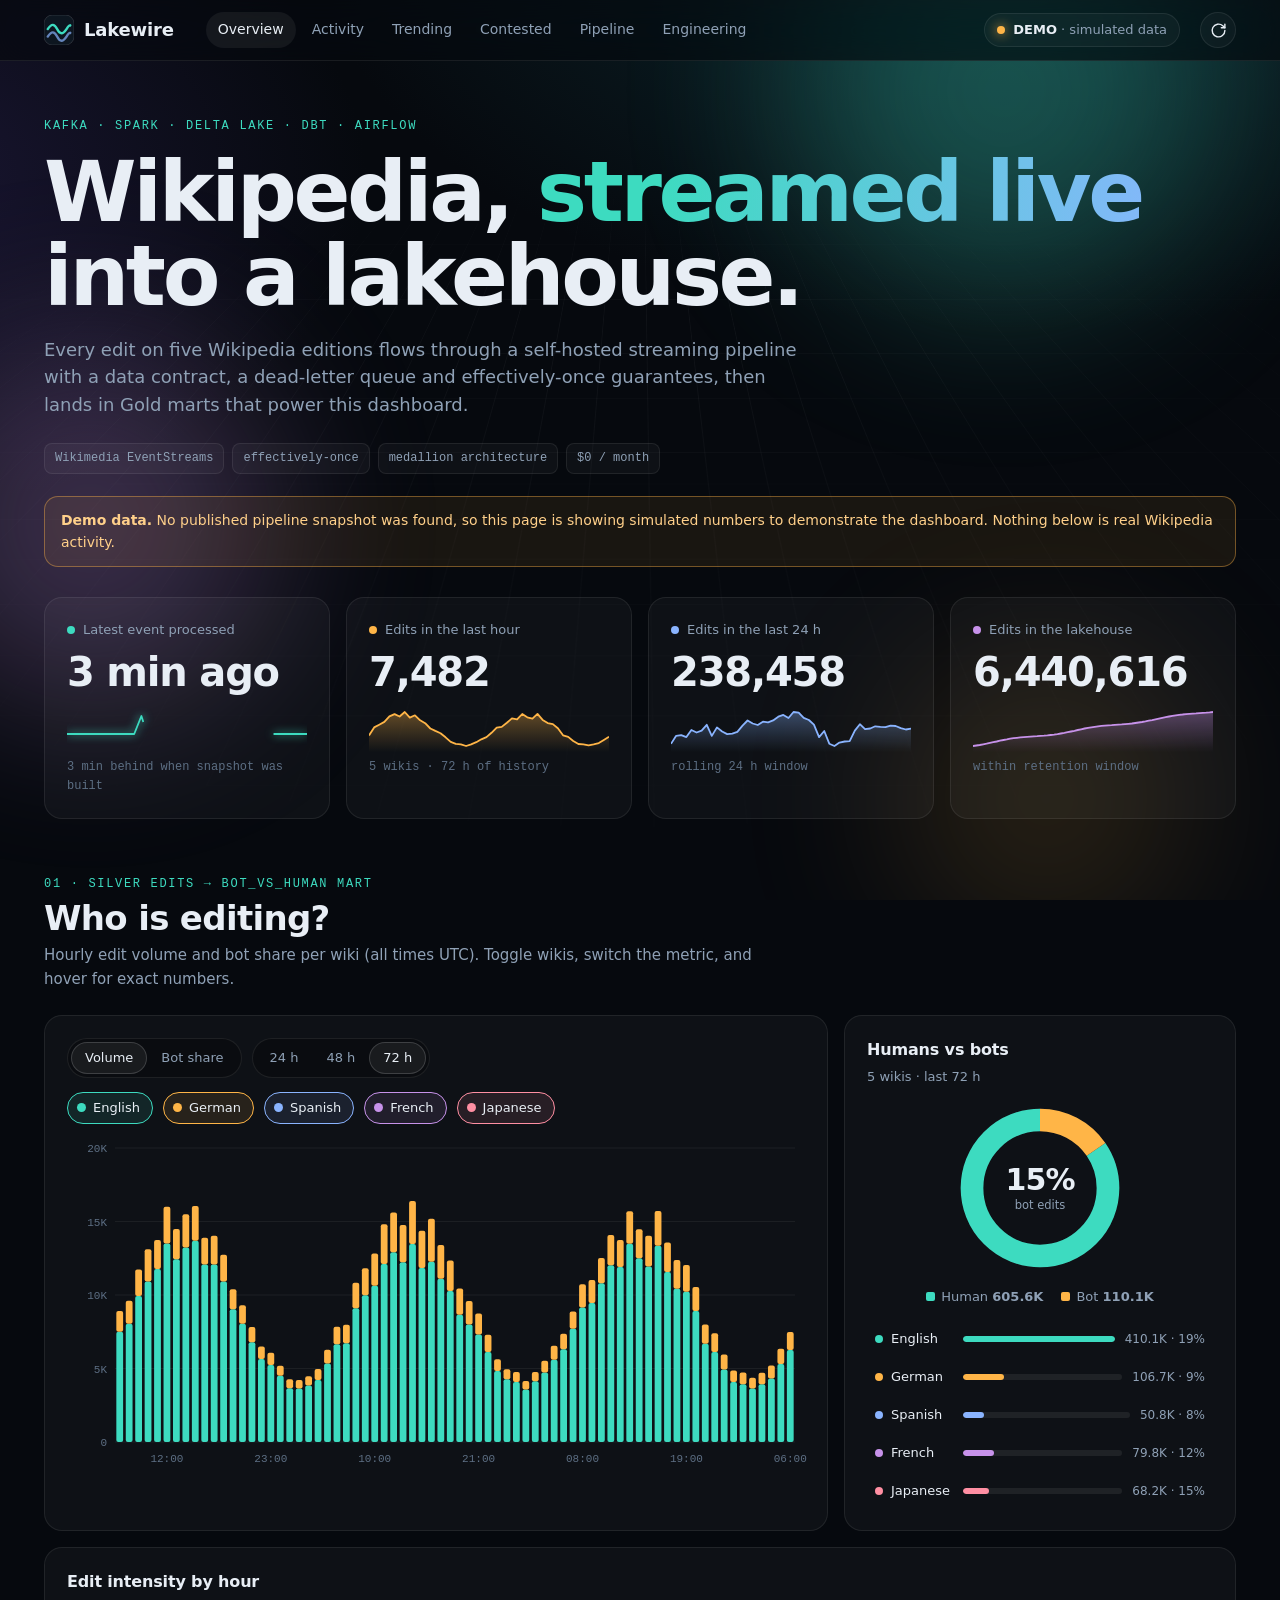
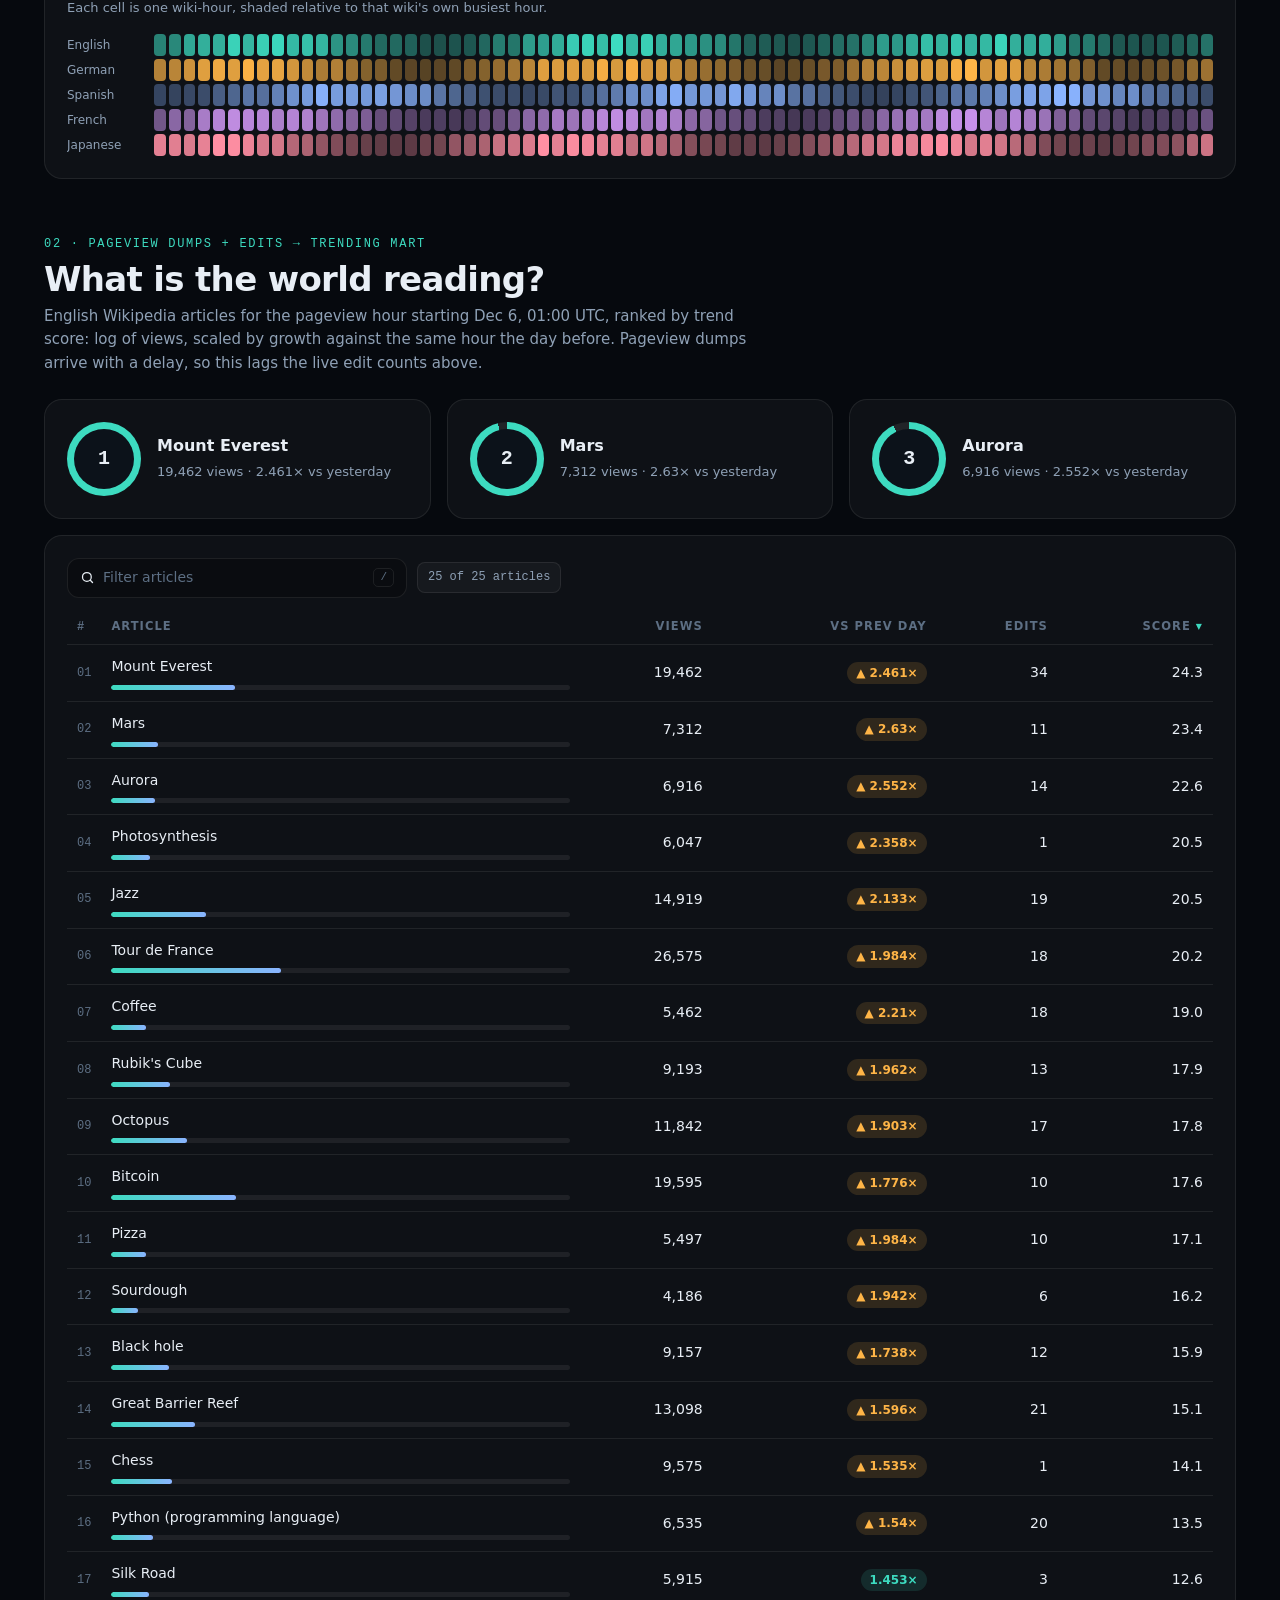
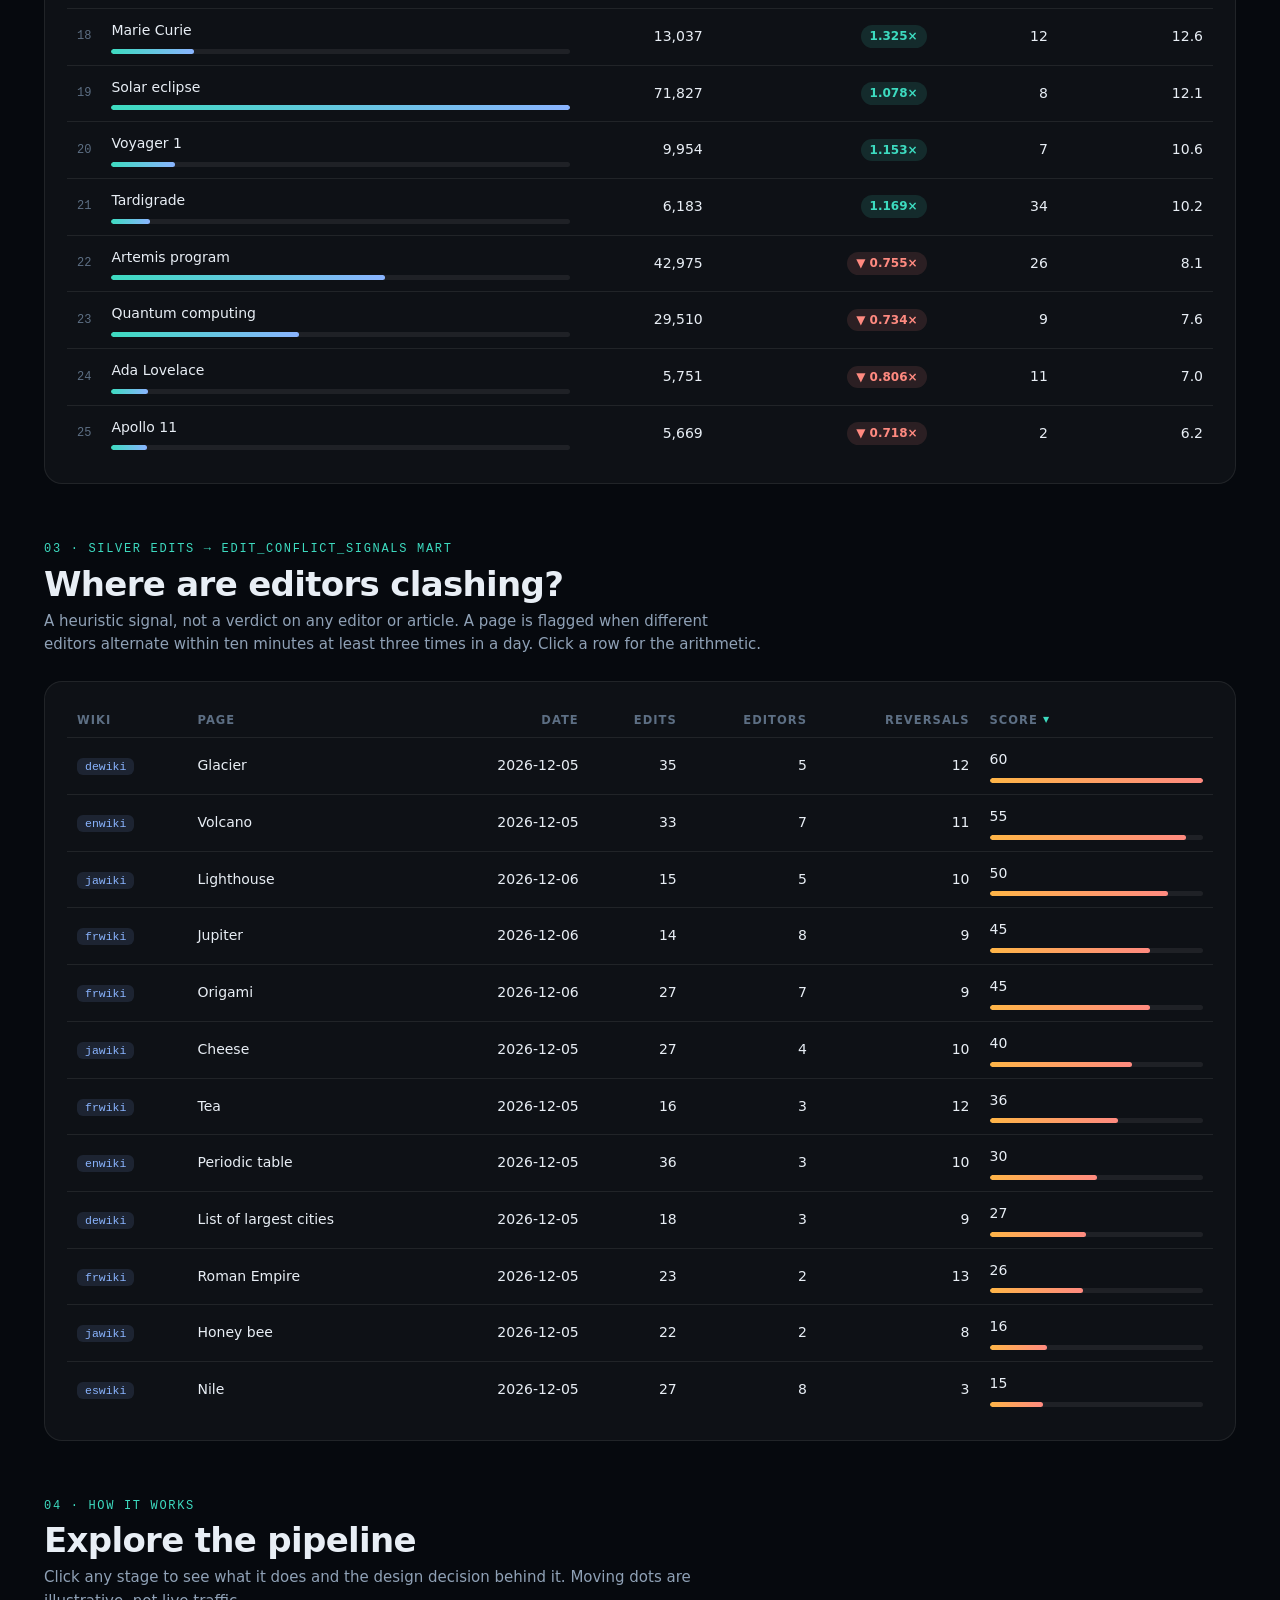
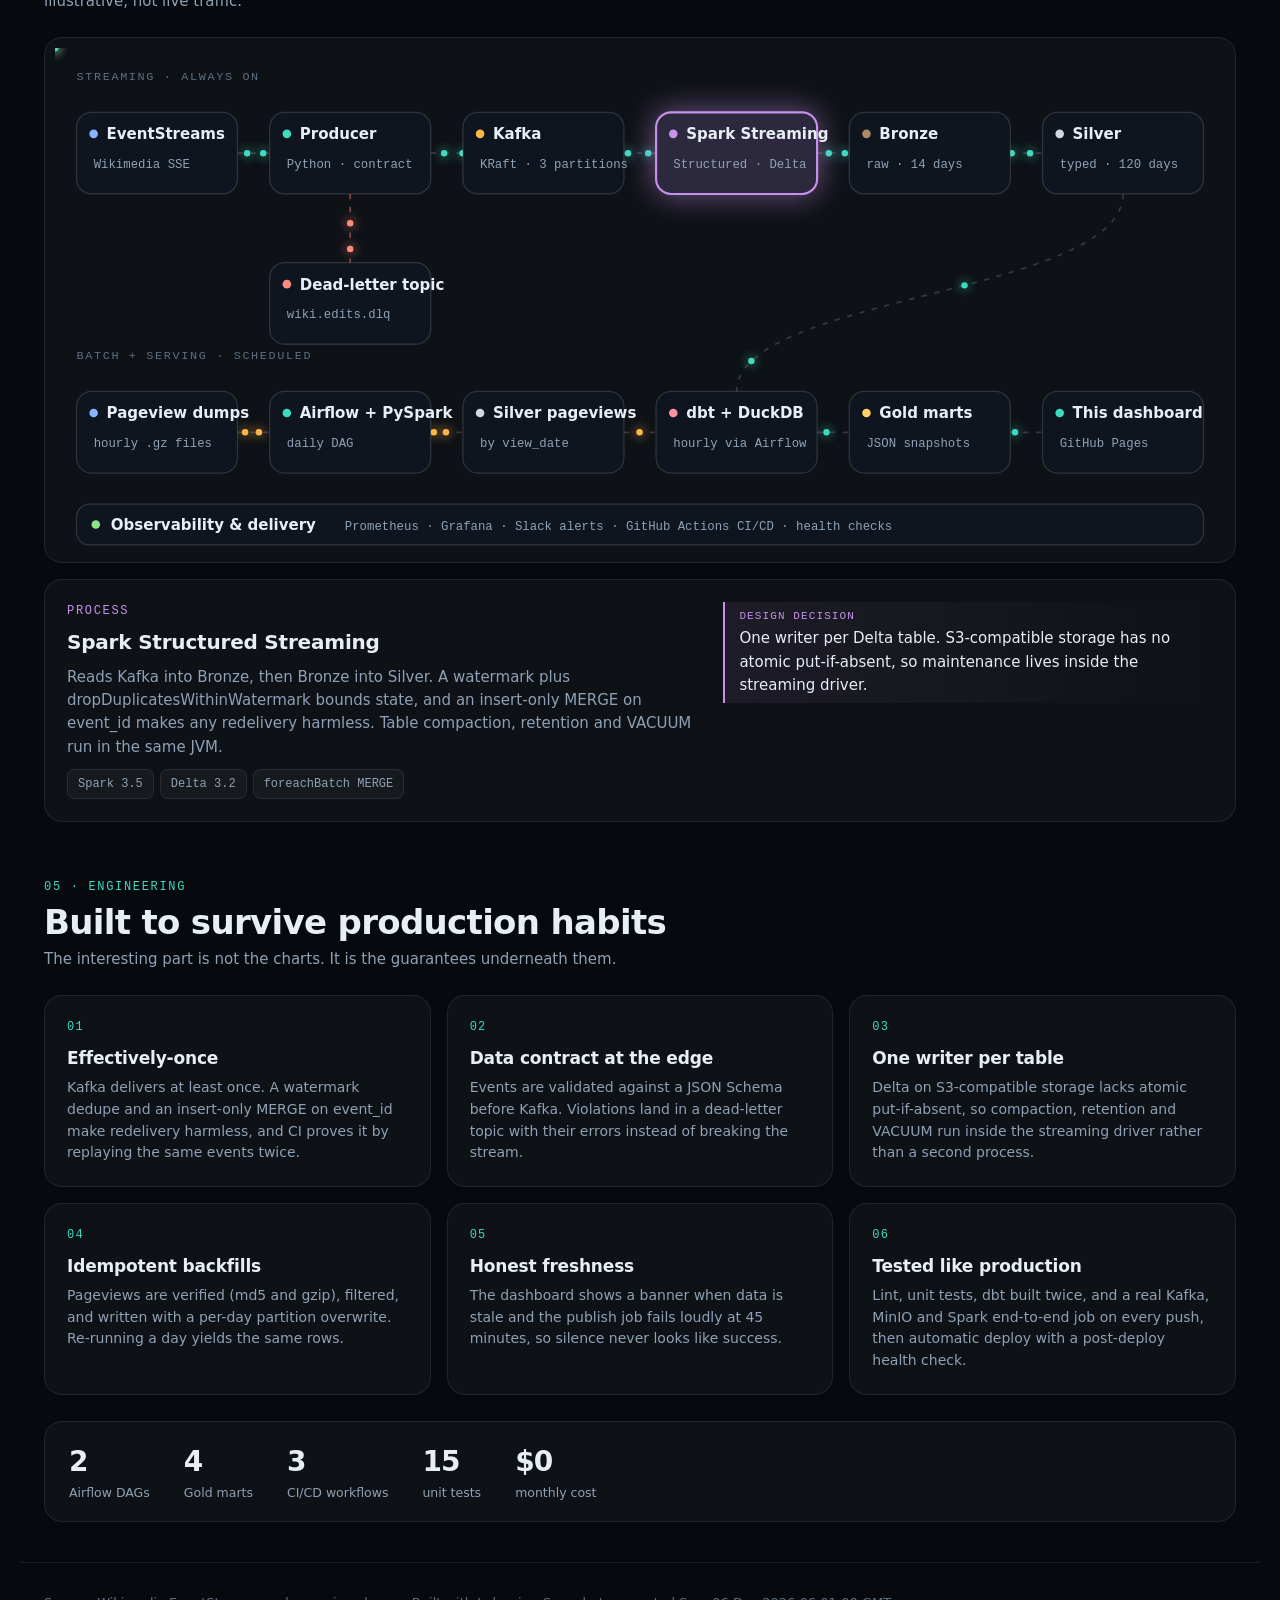
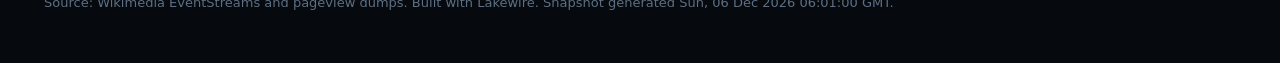
==== site/index.html @ 46daea93 "Initial commit" ====
<!doctype html>
<html lang="en">
<head>
<meta charset="utf-8">
<meta name="viewport" content="width=device-width, initial-scale=1">
<meta name="color-scheme" content="dark">
<meta name="description" content="Lakewire: a self-hosted Kafka, Spark and Delta Lake pipeline turning live Wikipedia activity into an interactive dashboard.">
<title>Lakewire · live Wikipedia lakehouse</title>
<link rel="icon" href="data:image/svg+xml,%3Csvg xmlns='http://www.w3.org/2000/svg' viewBox='0 0 32 32'%3E%3Crect width='32' height='32' rx='8' fill='%230b1118'/%3E%3Cpath d='M4 19c4-7 7-7 10 0s6 7 10 0 3-4 4-5' fill='none' stroke='%233DDBC0' stroke-width='3' stroke-linecap='round'/%3E%3C/svg%3E">
<style>
:root{
  --bg:#06090e;--bg2:#0b1119;--card:rgba(255,255,255,.035);--card-h:rgba(255,255,255,.06);
  --bd:rgba(255,255,255,.08);--bd2:rgba(255,255,255,.16);
  --tx:#e8eef5;--mu:#8fa1b6;--dim:#5d6f84;
  --teal:#3ddbc0;--amb:#ffb547;--blue:#8ab4ff;--vio:#c792ea;--red:#ff8a80;--grn:#8be28b;
  --r:18px;--ease:cubic-bezier(.2,.8,.2,1);
  --mono:ui-monospace,"SF Mono","Cascadia Code",Consolas,monospace;
  color-scheme:dark;
}
*{box-sizing:border-box}
html{scroll-behavior:smooth;scroll-padding-top:84px}
body{margin:0;background:var(--bg);color:var(--tx);font:15px/1.55 Inter,ui-sans-serif,system-ui,-apple-system,"Segoe UI",Roboto,sans-serif;-webkit-font-smoothing:antialiased;overflow-x:hidden}
button{font:inherit;color:inherit;cursor:pointer}
a{color:var(--teal);text-decoration:none}
a:hover{text-decoration:underline}
:focus-visible{outline:2px solid var(--teal);outline-offset:2px;border-radius:6px}
.sr{position:absolute;width:1px;height:1px;overflow:hidden;clip:rect(0 0 0 0);white-space:nowrap}
.num{font-variant-numeric:tabular-nums}

/* ambient background */
.bg{position:fixed;inset:0;z-index:-1;overflow:hidden;background:radial-gradient(1200px 700px at 80% -10%,#0d2a30 0%,transparent 60%),radial-gradient(900px 600px at -10% 20%,#1a1633 0%,transparent 55%),var(--bg)}
.bg::before{content:"";position:absolute;inset:-50%;background-image:linear-gradient(rgba(255,255,255,.035) 1px,transparent 1px),linear-gradient(90deg,rgba(255,255,255,.035) 1px,transparent 1px);background-size:56px 56px;transform:perspective(900px) rotateX(58deg) translateY(-12%);mask-image:radial-gradient(closest-side,#000 10%,transparent 75%);animation:drift 40s linear infinite}
.bg i{position:absolute;border-radius:50%;filter:blur(90px);opacity:.28;animation:float 22s ease-in-out infinite}
.bg i:nth-child(1){width:420px;height:420px;background:var(--teal);left:62%;top:-120px}
.bg i:nth-child(2){width:360px;height:360px;background:var(--vio);left:-90px;top:38%;animation-delay:-8s}
.bg i:nth-child(3){width:300px;height:300px;background:var(--amb);left:70%;top:72%;animation-delay:-14s;opacity:.14}
@keyframes drift{to{background-position:0 56px}}
@keyframes float{50%{transform:translate(40px,-30px) scale(1.12)}}
#progress{position:fixed;top:0;left:0;height:2px;width:100%;transform-origin:0 50%;transform:scaleX(0);background:linear-gradient(90deg,var(--teal),var(--blue),var(--vio));z-index:60}

/* top bar */
header.top{position:sticky;top:0;z-index:50;backdrop-filter:blur(16px) saturate(1.4);background:rgba(6,9,14,.68);border-bottom:1px solid var(--bd)}
.top-in{max-width:1240px;margin:0 auto;padding:12px 24px;display:flex;align-items:center;gap:20px}
.brand{display:flex;align-items:center;gap:10px;font-weight:700;letter-spacing:-.01em;font-size:18px;color:var(--tx)}
.brand:hover{text-decoration:none}
.brand svg{width:30px;height:30px}
nav.links{display:flex;gap:4px;margin-left:12px}
nav.links a{color:var(--mu);padding:7px 12px;border-radius:999px;font-size:14px;transition:.2s}
nav.links a:hover{color:var(--tx);background:var(--card);text-decoration:none}
nav.links a.on{color:var(--tx);background:var(--card-h)}
.spacer{flex:1}
.pill{display:inline-flex;align-items:center;gap:8px;padding:6px 12px;border-radius:999px;border:1px solid var(--bd);background:var(--card);font-size:13px;color:var(--mu);white-space:nowrap}
.dot{width:8px;height:8px;border-radius:50%;background:var(--dim);position:relative}
.pill[data-s=live] .dot{background:var(--teal);box-shadow:0 0 12px var(--teal)}
.pill[data-s=live] .dot::after{content:"";position:absolute;inset:-5px;border-radius:50%;border:1px solid var(--teal);animation:ping 2s ease-out infinite}
.pill[data-s=stale] .dot{background:var(--red);box-shadow:0 0 12px var(--red)}
.pill[data-s=demo] .dot{background:var(--amb);box-shadow:0 0 12px var(--amb)}
.pill b{color:var(--tx);font-weight:600}
@keyframes ping{from{transform:scale(.6);opacity:1}to{transform:scale(1.8);opacity:0}}
.icon-btn{width:36px;height:36px;border-radius:50%;border:1px solid var(--bd);background:var(--card);display:grid;place-items:center;transition:.2s}
.icon-btn:hover{background:var(--card-h);border-color:var(--bd2)}
.icon-btn svg{width:17px;height:17px}
.icon-btn.spin svg{animation:spin .8s linear}
@keyframes spin{to{transform:rotate(360deg)}}

main{max-width:1240px;margin:0 auto;padding:0 24px 40px}
section{padding-top:56px}
.eyebrow{font-family:var(--mono);font-size:12px;letter-spacing:.14em;text-transform:uppercase;color:var(--teal)}
h2{font-size:clamp(24px,3.4vw,34px);margin:6px 0 6px;letter-spacing:-.02em;line-height:1.15}
.lede{color:var(--mu);max-width:720px;margin:0 0 24px}

/* hero */
.hero{padding-top:56px}
h1{font-size:clamp(40px,7vw,84px);line-height:1;letter-spacing:-.04em;margin:14px 0 18px;font-weight:800}
h1 span{background:linear-gradient(95deg,var(--teal) 10%,var(--blue) 55%,var(--vio));-webkit-background-clip:text;background-clip:text;color:transparent;background-size:200% 100%;animation:shine 9s ease-in-out infinite alternate}
@keyframes shine{to{background-position:100% 0}}
.hero p.lede{font-size:18px;max-width:760px}
.chips{display:flex;flex-wrap:wrap;gap:8px;margin-top:18px}
.tag{font-family:var(--mono);font-size:12px;padding:5px 10px;border-radius:8px;border:1px solid var(--bd);background:var(--card);color:var(--mu)}
.notice{display:none;margin:22px 0 0;padding:13px 16px;border-radius:14px;border:1px solid;font-size:14px;gap:12px;align-items:flex-start}
.notice.show{display:flex}
.notice.warn{border-color:rgba(255,138,128,.4);background:rgba(255,138,128,.08);color:#ffb3ac}
.notice.demo{border-color:rgba(255,181,71,.4);background:rgba(255,181,71,.08);color:#ffd08a}
.notice b{color:inherit}

/* cards */
.card{position:relative;background:var(--card);border:1px solid var(--bd);border-radius:var(--r);padding:22px;overflow:hidden;transition:border-color .3s,background .3s}
.card::before{content:"";position:absolute;inset:0;background:radial-gradient(420px circle at var(--mx,50%) var(--my,0%),rgba(61,219,192,.11),transparent 45%);opacity:0;transition:opacity .3s;pointer-events:none}
.card:hover{border-color:var(--bd2)}
.card:hover::before{opacity:1}
.card h3{margin:0 0 4px;font-size:16px;letter-spacing:-.01em}
.card .sub{margin:0 0 16px;color:var(--mu);font-size:13px}
.grid{display:grid;gap:16px}
.kpis{grid-template-columns:repeat(4,1fr);margin-top:30px}
.kpi .l{font-size:13px;color:var(--mu);display:flex;align-items:center;gap:8px}
.kpi .k{font-size:clamp(28px,3.2vw,40px);font-weight:700;letter-spacing:-.03em;line-height:1.1;margin:10px 0 12px}
.kpi svg.sp{width:100%;height:46px;display:block}
.ecg{stroke-dasharray:.3 .7;animation:ecg 2.4s linear infinite;filter:drop-shadow(0 0 4px #3ddbc0)}
@keyframes ecg{from{stroke-dashoffset:1}to{stroke-dashoffset:0}}
.kpi .foot{font-size:12px;color:var(--dim);margin-top:6px;font-family:var(--mono)}
.two{grid-template-columns:minmax(0,2fr) minmax(0,1fr)}

/* controls */
.bar{display:flex;flex-wrap:wrap;align-items:center;gap:10px;margin-bottom:14px}
.seg{display:inline-flex;padding:3px;border-radius:999px;border:1px solid var(--bd);background:rgba(0,0,0,.25)}
.seg button{border:0;background:transparent;color:var(--mu);padding:6px 14px;border-radius:999px;font-size:13px;transition:.2s}
.seg button[aria-pressed=true]{background:var(--card-h);color:var(--tx);box-shadow:inset 0 0 0 1px var(--bd2)}
.wchip{display:inline-flex;align-items:center;gap:7px;padding:5px 12px 5px 9px;border-radius:999px;border:1px solid var(--bd);background:transparent;color:var(--mu);font-size:13px;transition:.2s}
.wchip i{width:9px;height:9px;border-radius:50%;background:var(--c);transition:.2s}
.wchip[aria-pressed=false]{opacity:.5}
.wchip[aria-pressed=false] i{background:transparent;box-shadow:inset 0 0 0 1.5px var(--c)}
.wchip[aria-pressed=true]{color:var(--tx);border-color:var(--c);background:color-mix(in srgb,var(--c) 10%,transparent)}
.wchip:hover{opacity:1}

/* chart */
#chart{position:relative;height:330px}
#chart svg{width:100%;height:100%;display:block;overflow:visible}
#chart text{fill:var(--dim);font-size:11px;font-family:var(--mono)}
.gl{stroke:rgba(255,255,255,.06);stroke-width:1}
.bar-r{transform-box:fill-box;transform-origin:50% 100%;animation:grow .7s var(--ease) both;animation-delay:calc(var(--i)*9ms)}
@keyframes grow{from{transform:scaleY(0)}}
.line{fill:none;stroke-width:2.2;stroke-linecap:round;stroke-linejoin:round;stroke-dasharray:1;stroke-dashoffset:0;animation:draw 1.2s var(--ease) both}
@keyframes draw{from{stroke-dashoffset:1}}
.noanim .bar-r,.noanim .line{animation:none}
.tip{position:fixed;z-index:100;pointer-events:none;min-width:150px;padding:10px 12px;border-radius:12px;background:rgba(10,15,22,.94);border:1px solid var(--bd2);backdrop-filter:blur(10px);font-size:12.5px;box-shadow:0 12px 40px rgba(0,0,0,.5);opacity:0;transform:translateY(4px);transition:opacity .12s,transform .12s}
.tip.on{opacity:1;transform:none}
.tip .th{color:var(--mu);font-family:var(--mono);font-size:11.5px;margin-bottom:6px}
.tip .tr{display:flex;align-items:center;gap:8px;justify-content:space-between;padding:1px 0}
.tip .tr span{display:inline-flex;align-items:center;gap:7px;color:var(--mu)}
.tip .tr i{width:8px;height:8px;border-radius:2px;background:var(--c)}
.tip .tr b{font-variant-numeric:tabular-nums}

/* donut + wiki list */
.donut{display:grid;place-items:center;position:relative;margin:0 auto 14px;width:170px;height:170px}
.donut svg{width:100%;height:100%;transform:rotate(-90deg)}
.donut circle{fill:none;stroke-width:16;transition:stroke-dasharray .8s var(--ease),stroke-dashoffset .8s var(--ease)}
.donut .mid{position:absolute;text-align:center;line-height:1.1}
.donut .mid b{font-size:30px;letter-spacing:-.03em}
.donut .mid span{display:block;font-size:11.5px;color:var(--mu);margin-top:3px}
.leg{display:flex;justify-content:center;gap:18px;font-size:13px;color:var(--mu);margin-bottom:16px}
.leg i{display:inline-block;width:9px;height:9px;border-radius:2px;margin-right:6px}
.wl{display:flex;flex-direction:column;gap:6px}
.wrow{display:grid;grid-template-columns:78px 1fr auto;align-items:center;gap:10px;padding:6px 8px;border-radius:10px;border:0;background:transparent;text-align:left;transition:.2s}
.wrow:hover{background:var(--card-h)}
.wrow[aria-pressed=false]{opacity:.4}
.wrow .nm{display:flex;align-items:center;gap:8px;font-size:13px}
.wrow .nm i{width:8px;height:8px;border-radius:50%;background:var(--c)}
.wrow .tr{height:6px;border-radius:99px;background:rgba(255,255,255,.07);overflow:hidden}
.wrow .tr b{display:block;height:100%;border-radius:99px;background:var(--c);transition:width .8s var(--ease)}
.wrow .v{font-size:12px;color:var(--mu);min-width:64px;text-align:right}

/* heatmap */
.hm{display:grid;gap:3px;align-items:center}
.hm .rl{font-size:12px;color:var(--mu);padding-right:8px;white-space:nowrap}
.hm .c{height:22px;border-radius:4px;background:rgba(255,255,255,.04);transition:transform .15s,box-shadow .15s}
.hm .c:hover{transform:scale(1.35);box-shadow:0 0 0 1px var(--tx);position:relative;z-index:2}

/* tables */
.tools{display:flex;gap:10px;flex-wrap:wrap;align-items:center;margin-bottom:12px}
.search{flex:1 1 220px;max-width:340px;display:flex;align-items:center;gap:8px;padding:8px 12px;border-radius:12px;border:1px solid var(--bd);background:rgba(0,0,0,.25);transition:.2s}
.search:focus-within{border-color:var(--teal)}
.search input{all:unset;flex:1;font-size:14px;min-width:0}
.search input::placeholder{color:var(--dim)}
.search kbd{font-family:var(--mono);font-size:11px;color:var(--dim);border:1px solid var(--bd);border-radius:5px;padding:0 6px}
.scroll{overflow-x:auto}
table{width:100%;border-collapse:collapse;font-size:14px}
th{font-size:11.5px;letter-spacing:.09em;text-transform:uppercase;color:var(--dim);font-weight:600;text-align:left;padding:8px 10px;white-space:nowrap}
th button{all:unset;cursor:pointer;display:inline-flex;gap:5px;align-items:center}
th button:hover{color:var(--tx)}
th button:focus-visible{outline:2px solid var(--teal);border-radius:4px}
th[aria-sort=ascending] button::after{content:"▲";font-size:8px;color:var(--teal)}
th[aria-sort=descending] button::after{content:"▼";font-size:8px;color:var(--teal)}
td{padding:11px 10px;border-top:1px solid var(--bd);vertical-align:middle}
tr.r{transition:background .2s;animation:rowin .5s var(--ease) both;animation-delay:calc(var(--i)*22ms)}
@keyframes rowin{from{opacity:0;transform:translateY(8px)}}
tr.r:hover{background:var(--card)}
th.n,td.n{text-align:right;font-variant-numeric:tabular-nums}
.rank{color:var(--dim);font-family:var(--mono);font-size:12px;width:34px}
.title a{color:var(--tx);font-weight:500}
.title a:hover{color:var(--teal)}
.meter{height:5px;border-radius:99px;background:rgba(255,255,255,.07);margin-top:7px;overflow:hidden}
.meter b{display:block;height:100%;border-radius:99px;background:linear-gradient(90deg,var(--teal),var(--blue));transform-origin:0 50%;animation:mgrow .9s var(--ease) both;animation-delay:calc(var(--i)*22ms + 150ms)}
.meter.am b{background:linear-gradient(90deg,var(--amb),var(--red))}
@keyframes mgrow{from{transform:scaleX(0)}}
.badge{display:inline-block;padding:2px 9px;border-radius:99px;font-size:12px;font-weight:600;font-variant-numeric:tabular-nums}
.b-hot{background:rgba(255,181,71,.14);color:var(--amb)}
.b-up{background:rgba(61,219,192,.13);color:var(--teal)}
.b-dn{background:rgba(255,138,128,.12);color:var(--red)}
.b-na{background:rgba(255,255,255,.06);color:var(--mu)}
.wb{font-family:var(--mono);font-size:11.5px;padding:2px 8px;border-radius:6px;background:rgba(138,180,255,.12);color:var(--blue)}
.empty{padding:30px;text-align:center;color:var(--mu)}
tr.detail td{background:rgba(0,0,0,.22);color:var(--mu);font-size:13px;padding:12px 16px}
tr.r.exp{background:var(--card)}

/* spotlight */
.spot{grid-template-columns:repeat(3,1fr);margin-bottom:16px}
.sp-c{display:flex;gap:16px;align-items:center}
.ring{--p:0;width:74px;height:74px;border-radius:50%;flex:none;display:grid;place-items:center;background:conic-gradient(var(--teal) calc(var(--p)*1%),rgba(255,255,255,.08) 0);transition:--p 1s;position:relative}
.ring::before{content:"";position:absolute;inset:7px;border-radius:50%;background:#0c121a}
.ring b{position:relative;font-family:var(--mono);font-size:20px}
.sp-c .t{font-weight:600;font-size:16px;line-height:1.25;color:var(--tx);word-break:break-word}
.sp-c .m{color:var(--mu);font-size:13px;margin-top:4px}

/* pipeline */
.pipe{padding:10px;overflow-x:auto}
.pipe svg{min-width:860px;width:100%;display:block}
.pn{cursor:pointer}
.pn rect.bx{fill:#0e151e;stroke:rgba(255,255,255,.14);stroke-width:1.2;transition:.25s}
.pn:hover rect.bx,.pn:focus-visible rect.bx{stroke:var(--c);fill:color-mix(in srgb,var(--c) 10%,#0e151e)}
.pn.sel rect.bx{stroke:var(--c);stroke-width:2;fill:color-mix(in srgb,var(--c) 16%,#0e151e);filter:drop-shadow(0 0 14px color-mix(in srgb,var(--c) 55%,transparent))}
.pn text{fill:var(--tx);font-size:14px;font-weight:600}
.pn text.s{fill:var(--mu);font-size:11.5px;font-weight:400;font-family:var(--mono)}
.pn:focus-visible{outline:none}
.pl{fill:none;stroke:rgba(255,255,255,.16);stroke-width:1.6}
.pl.fl{stroke-dasharray:5 7;animation:dash 1.1s linear infinite}
.pl.dl{stroke:rgba(255,138,128,.45)}
@keyframes dash{to{stroke-dashoffset:-12}}
.lane{fill:var(--dim);font-size:11px;letter-spacing:.14em;font-family:var(--mono)}
.particle{fill:var(--teal);filter:drop-shadow(0 0 5px var(--teal))}
.particle.bad{fill:var(--red);filter:drop-shadow(0 0 5px var(--red))}
.particle.am{fill:var(--amb);filter:drop-shadow(0 0 5px var(--amb))}
#pd{margin-top:14px;display:grid;grid-template-columns:minmax(0,1.3fr) minmax(0,1fr);gap:20px;align-items:start}
#pd h3{font-size:20px;margin:6px 0 8px}
#pd p{margin:0 0 10px;color:var(--mu)}
#pd .dec{border-left:2px solid var(--c);padding:6px 0 6px 14px;color:var(--tx);background:linear-gradient(90deg,color-mix(in srgb,var(--c) 8%,transparent),transparent)}
#pd .dec small{display:block;font-family:var(--mono);color:var(--c);letter-spacing:.1em;text-transform:uppercase;font-size:11px;margin-bottom:2px}
#pd .stack{display:flex;flex-wrap:wrap;gap:6px;margin-top:6px}

/* highlights */
.hl{grid-template-columns:repeat(3,1fr)}
.hl .card .no{font-family:var(--mono);color:var(--teal);font-size:12px;letter-spacing:.1em}
.hl .card h3{margin:8px 0 6px;font-size:17px}
.hl .card p{margin:0;color:var(--mu);font-size:14px}
.stats{display:flex;flex-wrap:wrap;gap:10px 34px;margin:26px 0 0;padding:18px 24px;border-radius:var(--r);border:1px solid var(--bd);background:var(--card)}
.stats div{display:flex;flex-direction:column}
.stats b{font-size:28px;letter-spacing:-.03em}
.stats span{font-size:12.5px;color:var(--mu)}

footer{max-width:1240px;margin:0 auto;padding:30px 24px 50px;color:var(--dim);font-size:13px;border-top:1px solid var(--bd)}
footer a{color:var(--mu)}

.reveal{opacity:0;transform:translateY(22px);transition:opacity .8s var(--ease),transform .8s var(--ease)}
.reveal.in{opacity:1;transform:none}
.skel{display:inline-block;width:5ch;height:.8em;border-radius:6px;background:linear-gradient(90deg,rgba(255,255,255,.05),rgba(255,255,255,.12),rgba(255,255,255,.05));background-size:200% 100%;animation:sk 1.2s linear infinite}
@keyframes sk{to{background-position:-200% 0}}

@media (max-width:1000px){
  .kpis{grid-template-columns:repeat(2,1fr)}
  .two,#pd{grid-template-columns:1fr}
  .spot,.hl{grid-template-columns:1fr}
  nav.links{display:none}
}
@media (max-width:560px){
  .top-in,main,footer{padding-left:16px;padding-right:16px}
  .pill .long{display:none}
  .kpis{grid-template-columns:1fr}
  .hide-s{display:none}
}
@media (prefers-reduced-motion:reduce){
  *,*::before,*::after{animation:none!important;transition:none!important;scroll-behavior:auto!important}
  .reveal{opacity:1;transform:none}
  .particle{display:none}
}
</style>
</head>
<body>
<div class="bg" aria-hidden="true"><i></i><i></i><i></i></div>
<div id="progress" aria-hidden="true"></div>

<header class="top">
  <div class="top-in">
    <a class="brand" href="#top" aria-label="Lakewire home">
      <svg viewBox="0 0 32 32" aria-hidden="true"><rect width="32" height="32" rx="9" fill="#0d1620" stroke="rgba(255,255,255,.14)"/><path d="M4 15c4-6 7-6 10 0s6 6 10 0 3-3 4-4" fill="none" stroke="#3ddbc0" stroke-width="2.6" stroke-linecap="round"/><path d="M4 23c4-6 7-6 10 0s6 6 10 0 3-3 4-4" fill="none" stroke="#8ab4ff" stroke-width="2.6" stroke-linecap="round" opacity=".7"/></svg>
      Lakewire
    </a>
    <nav class="links" aria-label="Sections">
      <a href="#overview">Overview</a><a href="#activity">Activity</a><a href="#trending">Trending</a><a href="#contested">Contested</a><a href="#pipeline">Pipeline</a><a href="#about">Engineering</a>
    </nav>
    <div class="spacer"></div>
    <div class="pill" id="status" data-s="load" role="status"><span class="dot"></span><span id="status-t">Loading…</span></div>
    <button class="icon-btn" id="refresh" title="Reload data" aria-label="Reload data"><svg viewBox="0 0 24 24" fill="none" stroke="currentColor" stroke-width="2" stroke-linecap="round" stroke-linejoin="round"><path d="M21 12a9 9 0 1 1-3-6.7L21 8"/><path d="M21 3v5h-5"/></svg></button>
  </div>
</header>

<main id="top">
  <section class="hero" id="overview">
    <div class="eyebrow">Kafka · Spark · Delta Lake · dbt · Airflow</div>
    <h1>Wikipedia, <span>streamed live</span><br>into a lakehouse.</h1>
    <p class="lede">Every edit on five Wikipedia editions flows through a self-hosted streaming pipeline with a data contract, a dead-letter queue and effectively-once guarantees, then lands in Gold marts that power this dashboard.</p>
    <div class="chips"><span class="tag">Wikimedia EventStreams</span><span class="tag">effectively-once</span><span class="tag">medallion architecture</span><span class="tag">$0 / month</span></div>
    <div class="notice demo" id="n-demo" role="note"><span><b>Demo data.</b> No published pipeline snapshot was found, so this page is showing simulated numbers to demonstrate the dashboard. Nothing below is real Wikipedia activity.</span></div>
    <div class="notice warn" id="n-stale" role="alert"><span id="n-stale-t"></span></div>

    <div class="grid kpis">
      <div class="card kpi reveal"><div class="l"><span class="dot" style="background:var(--teal)"></span>Latest event processed</div><div class="k num" id="k-last"><span class="skel"></span></div><svg class="sp" id="sp-last" viewBox="0 0 200 46" preserveAspectRatio="none" aria-hidden="true"><path class="ecg" pathLength="1" d="M0 28H48L56 28L62 10L70 40L77 20L82 28H128L136 28L142 10L150 40L157 20L162 28H200" fill="none" stroke="#3ddbc0" stroke-width="1.8" stroke-linejoin="round" vector-effect="non-scaling-stroke"/></svg><div class="foot" id="f-last"></div></div>
      <div class="card kpi reveal"><div class="l"><span class="dot" style="background:var(--amb)"></span>Edits in the last hour</div><div class="k num" id="k-hour"><span class="skel"></span></div><svg class="sp" id="sp-hour" viewBox="0 0 200 46" preserveAspectRatio="none" aria-hidden="true"></svg><div class="foot" id="f-hour"></div></div>
      <div class="card kpi reveal"><div class="l"><span class="dot" style="background:var(--blue)"></span>Edits in the last 24 h</div><div class="k num" id="k-day"><span class="skel"></span></div><svg class="sp" id="sp-day" viewBox="0 0 200 46" preserveAspectRatio="none" aria-hidden="true"></svg><div class="foot" id="f-day"></div></div>
      <div class="card kpi reveal"><div class="l"><span class="dot" style="background:var(--vio)"></span>Edits in the lakehouse</div><div class="k num" id="k-total"><span class="skel"></span></div><svg class="sp" id="sp-total" viewBox="0 0 200 46" preserveAspectRatio="none" aria-hidden="true"></svg><div class="foot" id="f-total"></div></div>
    </div>
  </section>

  <section id="activity">
    <div class="eyebrow">01 · Silver edits → bot_vs_human mart</div>
    <h2>Who is editing?</h2>
    <p class="lede">Hourly edit volume and bot share per wiki (all times UTC). Toggle wikis, switch the metric, and hover for exact numbers.</p>
    <div class="grid two">
      <div class="card reveal">
        <div class="bar">
          <div class="seg" role="group" aria-label="Metric"><button data-m="volume" aria-pressed="true">Volume</button><button data-m="share" aria-pressed="false">Bot share</button></div>
          <div class="seg" role="group" aria-label="Time range"><button data-r="24" aria-pressed="false">24 h</button><button data-r="48" aria-pressed="false">48 h</button><button data-r="72" aria-pressed="true">72 h</button></div>
        </div>
        <div class="bar" id="chips" role="group" aria-label="Wikis"></div>
        <div id="chart" role="img" aria-label="Hourly edits chart"></div>
        <p class="sr" id="chart-sum"></p>
      </div>
      <div class="card reveal">
        <h3>Humans vs bots</h3>
        <p class="sub" id="donut-sub">Selected wikis, selected range</p>
        <div class="donut"><svg viewBox="0 0 120 120" aria-hidden="true"><circle cx="60" cy="60" r="48" stroke="rgba(255,255,255,.07)"/><circle id="d-h" cx="60" cy="60" r="48" stroke="var(--teal)" stroke-dasharray="0 302" stroke-linecap="butt"/><circle id="d-b" cx="60" cy="60" r="48" stroke="var(--amb)" stroke-dasharray="0 302"/></svg><div class="mid"><b class="num" id="d-pct">–</b><span>bot edits</span></div></div>
        <div class="leg"><span><i style="background:var(--teal)"></i>Human <b class="num" id="d-hv"></b></span><span><i style="background:var(--amb)"></i>Bot <b class="num" id="d-bv"></b></span></div>
        <div class="wl" id="wl"></div>
      </div>
    </div>
    <div class="card reveal" style="margin-top:16px">
      <h3>Edit intensity by hour</h3>
      <p class="sub">Each cell is one wiki-hour, shaded relative to that wiki's own busiest hour.</p>
      <div class="scroll"><div class="hm" id="hm" style="min-width:560px"></div></div>
    </div>
  </section>

  <section id="trending">
    <div class="eyebrow">02 · Pageview dumps + edits → trending mart</div>
    <h2>What is the world reading?</h2>
    <p class="lede" id="trend-lede">Top English Wikipedia articles ranked by trend score: log of views, scaled by growth against the same hour the day before.</p>
    <div class="grid spot" id="spot"></div>
    <div class="card reveal">
      <div class="tools">
        <label class="search"><svg width="15" height="15" viewBox="0 0 24 24" fill="none" stroke="currentColor" stroke-width="2" stroke-linecap="round" aria-hidden="true"><circle cx="11" cy="11" r="7"/><path d="m20 20-3.5-3.5"/></svg><input id="q" type="search" placeholder="Filter articles" autocomplete="off" aria-label="Filter articles"><kbd>/</kbd></label>
        <span class="tag" id="trend-count"></span>
      </div>
      <div class="scroll"><table id="trend"><thead><tr>
        <th class="rank" scope="col">#</th>
        <th scope="col" data-k="page_title"><button>Article</button></th>
        <th class="n" scope="col" data-k="views"><button>Views</button></th>
        <th class="n hide-s" scope="col" data-k="growth_vs_prev_day"><button>vs prev day</button></th>
        <th class="n hide-s" scope="col" data-k="edits_1h"><button>Edits</button></th>
        <th class="n" scope="col" data-k="trend_score"><button>Score</button></th>
      </tr></thead><tbody></tbody></table></div>
    </div>
  </section>

  <section id="contested">
    <div class="eyebrow">03 · Silver edits → edit_conflict_signals mart</div>
    <h2>Where are editors clashing?</h2>
    <p class="lede">A heuristic signal, not a verdict on any editor or article. A page is flagged when different editors alternate within ten minutes at least three times in a day. Click a row for the arithmetic.</p>
    <div class="card reveal"><div class="scroll"><table id="conf"><thead><tr>
      <th scope="col" data-k="wiki"><button>Wiki</button></th>
      <th scope="col" data-k="title"><button>Page</button></th>
      <th class="n hide-s" scope="col" data-k="event_date"><button>Date</button></th>
      <th class="n" scope="col" data-k="edits"><button>Edits</button></th>
      <th class="n" scope="col" data-k="distinct_editors"><button>Editors</button></th>
      <th class="n" scope="col" data-k="rapid_alternations"><button>Reversals</button></th>
      <th scope="col" data-k="conflict_score" style="min-width:150px"><button>Score</button></th>
    </tr></thead><tbody></tbody></table></div></div>
  </section>

  <section id="pipeline">
    <div class="eyebrow">04 · How it works</div>
    <h2>Explore the pipeline</h2>
    <p class="lede">Click any stage to see what it does and the design decision behind it. Moving dots are illustrative, not live traffic.</p>
    <div class="card pipe reveal">
      <svg id="pipesvg" viewBox="0 0 1090 470" role="group" aria-label="Pipeline architecture diagram"></svg>
    </div>
    <div class="card reveal" id="pd" style="margin-top:16px"></div>
  </section>

  <section id="about">
    <div class="eyebrow">05 · Engineering</div>
    <h2>Built to survive production habits</h2>
    <p class="lede">The interesting part is not the charts. It is the guarantees underneath them.</p>
    <div class="grid hl" id="hl"></div>
    <div class="stats reveal">
      <div><b>2</b><span>Airflow DAGs</span></div><div><b>4</b><span>Gold marts</span></div><div><b>3</b><span>CI/CD workflows</span></div><div><b>15</b><span>unit tests</span></div><div><b>$0</b><span>monthly cost</span></div>
    </div>
  </section>
</main>

<footer>
  Source: Wikimedia EventStreams and pageview dumps. Built with Lakewire<span id="repo"></span>. <span id="gen"></span>
</footer>
<div class="tip" id="tip" role="presentation"></div>

<script>
'use strict';
/* ====== config ====== */
const REPO_URL = 'https://github.com/YOUR_USER/lakewire'; // set this to your repo
const WIKI_NAMES = {enwiki:'English',dewiki:'German',frwiki:'French',eswiki:'Spanish',jawiki:'Japanese'};
const WIKI_COLORS = ['#3ddbc0','#ffb547','#8ab4ff','#c792ea','#ff8fa3','#8be28b','#ffd166'];
const STALE_PIPELINE_S = 1800;     // matches the freshness banner promise
const STALE_SNAPSHOT_S = 3 * 3600; // publish runs every 2 h

/* ====== helpers ====== */
const $ = (s, r = document) => r.querySelector(s);
const $$ = (s, r = document) => [...r.querySelectorAll(s)];
const esc = s => String(s).replace(/[&<>"']/g, c => ({'&':'&amp;','<':'&lt;','>':'&gt;','"':'&quot;',"'":'&#39;'}[c]));
const fmt = n => (n == null || Number.isNaN(Number(n))) ? 'n/a' : Number(n).toLocaleString();
const compact = n => new Intl.NumberFormat('en', {notation:'compact', maximumFractionDigits:1}).format(n);
const reduce = matchMedia('(prefers-reduced-motion: reduce)').matches;
const el = (tag, props = {}, ...kids) => { const e = document.createElement(tag); Object.assign(e, props); kids.forEach(k => e.append(k)); return e; };
const hourFmt = new Intl.DateTimeFormat('en', {month:'short', day:'numeric', hour:'2-digit', minute:'2-digit', hour12:false, timeZone:'UTC'});
const pct = (n, d = 1) => (n * 100).toFixed(d) + '%';
function ago(s) { s = Math.max(0, Math.round(s)); return s < 90 ? s + ' s' : s < 5400 ? Math.round(s / 60) + ' min' : s < 172800 ? (s / 3600).toFixed(1) + ' h' : Math.round(s / 86400) + ' d'; }
const wikiColor = w => WIKI_COLORS[Math.max(0, S.wikis.indexOf(w)) % WIKI_COLORS.length];
const wikiName = w => WIKI_NAMES[w] || w;

/* ====== demo data (clearly labelled in the UI) ====== */
function mulberry32(a) { return () => { a |= 0; a = a + 0x6D2B79F5 | 0; let t = Math.imul(a ^ a >>> 15, 1 | a); t = t + Math.imul(t ^ t >>> 7, 61 | t) ^ t; return ((t ^ t >>> 14) >>> 0) / 4294967296; }; }
function makeDemo() {
  const rnd = mulberry32(20261110), now = new Date();
  const end = Date.UTC(now.getUTCFullYear(), now.getUTCMonth(), now.getUTCDate(), now.getUTCHours());
  const wk = [['enwiki', 9200, .19, 14], ['dewiki', 2400, .09, 13], ['frwiki', 1750, .12, 14], ['eswiki', 1150, .08, 20], ['jawiki', 1550, .15, 11]];
  const bot = [];
  for (let h = 71; h >= 0; h--) {
    const ts = new Date(end - h * 3600e3);
    for (const [wiki, base, bs, peak] of wk) {
      const d = .62 + .38 * Math.cos((ts.getUTCHours() - peak) / 24 * 2 * Math.PI);
      const total = Math.round(base * d * (.86 + .28 * rnd()));
      const share = Math.min(.6, Math.max(.02, bs + .04 * Math.sin(h / 6 + base) + (rnd() - .5) * .03));
      const b = Math.round(total * share);
      bot.push({wiki, hour_ts: ts.toISOString(), edits_total: total, bot_edits: b, human_edits: total - b, bot_share: +(b / total).toFixed(4)});
    }
  }
  const tot = {}; bot.forEach(r => tot[r.hour_ts] = (tot[r.hour_ts] || 0) + r.edits_total);
  const hrs = Object.keys(tot).sort(), last = tot[hrs.at(-1)];
  const titles = ['Solar_eclipse','Artemis_program','Quantum_computing','Tour_de_France','Bitcoin','Mount_Everest','Jazz','Marie_Curie','Great_Barrier_Reef',"Rubik's_Cube",'Octopus','Voyager_1','Chess','Black_hole','Mars','Photosynthesis','Silk_Road','Ada_Lovelace','Coffee','Aurora','Tardigrade','Python_(programming_language)','Apollo_11','Pizza','Sourdough'];
  const vh = new Date(end - 5 * 3600e3).toISOString();
  const trending = titles.map((t, i) => {
    const views = Math.round(90000 / Math.pow(i + 1.4, .9) * (.8 + .4 * rnd())), prev = Math.round(views / (.6 + 2.2 * rnd()));
    const g = +(views / prev).toFixed(3);
    return {page_title: t, view_hour: vh, views, views_prev_day: prev, growth_vs_prev_day: g, edits_1h: Math.round(rnd() * rnd() * 40), trend_score: +(Math.log(1 + views) * g).toFixed(3)};
  }).sort((a, b) => b.trend_score - a.trend_score);
  const ct = ['Jupiter','List_of_largest_cities','Honey_bee','Roman_Empire','Cheese','Nile','Periodic_table','Lighthouse','Tea','Volcano','Origami','Glacier'];
  const today = new Date(end).toISOString().slice(0, 10), yday = new Date(end - 864e5).toISOString().slice(0, 10);
  const conflicts = ct.map((t, i) => {
    const rapid = 3 + Math.floor(rnd() * 11), ed = 2 + Math.floor(rnd() * 8);
    return {wiki: wk[Math.floor(rnd() * 5)][0], title: t.replaceAll('_', ' '), event_date: rnd() > .4 ? today : yday, edits: rapid + 2 + Math.floor(rnd() * 25), distinct_editors: ed, rapid_alternations: rapid, bytes_swing: Math.floor(rnd() * 9000) + 200, conflict_score: rapid * Math.min(ed, 5)};
  }).sort((a, b) => b.conflict_score - a.conflict_score);
  const iso = now.toISOString();
  return {
    demo: true,
    health: {generated_at: iso, lag_seconds: 180, rows: [{latest_event_ts: new Date(now - 180e3).toISOString(), events_last_hour: last, events_last_24h: hrs.slice(-24).reduce((s, h) => s + tot[h], 0), events_total: hrs.reduce((s, h) => s + tot[h], 0) * 9, wikis: 5}]},
    trending: {generated_at: iso, rows: trending}, bot_share: {generated_at: iso, rows: bot}, conflicts: {generated_at: iso, rows: conflicts}
  };
}

/* ====== state ====== */
const S = {data: null, demo: false, wikis: [], sel: new Set(), metric: 'volume', range: 72, hours: [], idx: {},
  sort: {trend: {k: 'trend_score', dir: -1}, conf: {k: 'conflict_score', dir: -1}}, q: ''};

async function load() {
  const force = new URLSearchParams(location.search).has('demo');
  if (!force) {
    try {
      const get = n => fetch(`data/${n}.json`, {cache: 'no-store'}).then(r => { if (!r.ok) throw new Error(n + ' ' + r.status); return r.json(); });
      const [health, trending, bot_share, conflicts] = await Promise.all(['health', 'trending', 'bot_share', 'conflicts'].map(get));
      if (!health.rows || !bot_share.rows) throw new Error('unexpected shape');
      return {demo: false, health, trending, bot_share, conflicts};
    } catch (e) { console.info('Live snapshot unavailable, using demo data:', e.message); }
  }
  return makeDemo();
}

/* ====== tooltip ====== */
const tip = $('#tip');
function showTip(title, rows, x, y) {
  tip.replaceChildren(el('div', {className: 'th', textContent: title}),
    ...rows.map(([c, l, v]) => { const r = el('div', {className: 'tr'}); const s = el('span'); if (c) { const i = el('i'); i.style.setProperty('--c', c); s.append(i); } s.append(l); r.append(s, el('b', {textContent: v})); return r; }));
  tip.classList.add('on');
  const w = tip.offsetWidth, h = tip.offsetHeight;
  tip.style.left = Math.min(innerWidth - w - 10, Math.max(10, x + 16)) + 'px';
  tip.style.top = Math.min(innerHeight - h - 10, Math.max(10, y - h - 12)) + 'px';
}
const hideTip = () => tip.classList.remove('on');

/* ====== count-up + sparkline ====== */
function countUp(node, to, fmtFn = fmt) {
  if (reduce || to == null || S.booted) { node.textContent = to == null ? 'n/a' : fmtFn(to); return; }
  const t0 = performance.now(), dur = 1100;
  const step = t => { const p = Math.min(1, (t - t0) / dur), e = 1 - Math.pow(1 - p, 4); node.textContent = fmtFn(Math.round(to * e)); if (p < 1) requestAnimationFrame(step); };
  requestAnimationFrame(step);
}
let gid = 0;
function spark(svg, vals, color) {
  if (!vals.length) { svg.replaceChildren(); return; }
  const id = 'g' + (gid++), mx = Math.max(...vals), mn = Math.min(...vals), rng = (mx - mn) || 1;
  const pts = vals.map((v, i) => [i / Math.max(1, vals.length - 1) * 200, 40 - (v - mn) / rng * 34]);
  const line = pts.map(([x, y], i) => (i ? 'L' : 'M') + x.toFixed(1) + ' ' + y.toFixed(1)).join('');
  svg.innerHTML = `<defs><linearGradient id="${id}" x1="0" y1="0" x2="0" y2="1"><stop offset="0" stop-color="${color}" stop-opacity=".35"/><stop offset="1" stop-color="${color}" stop-opacity="0"/></linearGradient></defs><path d="${line}L200 46L0 46Z" fill="url(#${id})"/><path d="${line}" fill="none" stroke="${color}" stroke-width="1.8" stroke-linejoin="round" vector-effect="non-scaling-stroke"/>`;
}

/* ====== prepare data ====== */
function prepare() {
  const rows = S.data.bot_share.rows;
  S.wikis = [...new Set(rows.map(r => r.wiki))].sort((a, b) => (a === 'enwiki' ? -1 : b === 'enwiki' ? 1 : a.localeCompare(b)));
  S.hours = [...new Set(rows.map(r => r.hour_ts))].sort();
  S.idx = {}; rows.forEach(r => (S.idx[r.wiki] ??= {})[r.hour_ts] = r);
  if (!S.sel.size) S.wikis.forEach(w => S.sel.add(w));
}
const visHours = () => S.hours.slice(-S.range);
const hLabel = h => hourFmt.format(new Date(h)) + ' UTC';

/* ====== header / KPIs ====== */
let snapshot = {gen: Date.now(), lag: null};
function renderKpis() {
  const d = S.data, h = d.health.rows[0] || {};
  snapshot = {gen: Date.parse(d.health.generated_at) || Date.now(), lag: d.health.lag_seconds};
  const per = {}; d.bot_share.rows.forEach(r => per[r.hour_ts] = (per[r.hour_ts] || 0) + r.edits_total);
  const series = S.hours.map(t => per[t]);
  countUp($('#k-hour'), h.events_last_hour); countUp($('#k-day'), h.events_last_24h); countUp($('#k-total'), h.events_total);
  spark($('#sp-hour'), series.slice(-48), '#ffb547');
  spark($('#sp-day'), series.map((_, i) => series.slice(Math.max(0, i - 23), i + 1).reduce((a, b) => a + b, 0)).slice(-48), '#8ab4ff');
  let run = 0; spark($('#sp-total'), series.map(v => run += v), '#c792ea');
  $('#f-hour').textContent = `${S.wikis.length} wikis · ${S.hours.length} h of history`;
  $('#f-day').textContent = 'rolling 24 h window';
  $('#f-total').textContent = 'within retention window';
  $('#gen').textContent = 'Snapshot generated ' + new Date(d.health.generated_at).toUTCString() + '.';
  const r = $('#repo'); r.replaceChildren();
  if (!REPO_URL.includes('YOUR_USER')) r.append(' · ', el('a', {href: REPO_URL, target: '_blank', rel: 'noopener noreferrer', textContent: 'source on GitHub'}));
  $('#n-demo').classList.toggle('show', !!d.demo);
  tick();
}
function tick() {
  if (!S.data) return;
  const snapAge = (Date.now() - snapshot.gen) / 1000, lag = snapshot.lag;
  const live = lag == null ? null : lag + snapAge;
  $('#k-last').textContent = live == null ? 'n/a' : ago(live) + ' ago';
  $('#f-last').textContent = lag == null ? 'no timestamp in snapshot' : `${ago(lag)} behind when snapshot was built`;
  const pill = $('#status'), t = $('#status-t'), warn = $('#n-stale'), wt = $('#n-stale-t');
  let state = 'live', msg = '';
  if (S.demo) state = 'demo';
  else if (lag == null || lag > STALE_PIPELINE_S) { state = 'stale'; msg = 'The pipeline had not processed a new event recently when this snapshot was built. The numbers below may be out of date.'; }
  else if (snapAge > STALE_SNAPSHOT_S) { state = 'stale'; msg = `This snapshot is ${ago(snapAge)} old. The publish job may have stopped, so the numbers below may be out of date.`; }
  pill.dataset.s = state;
  t.replaceChildren(...(state === 'demo' ? [el('b', {textContent: 'DEMO'}), el('span', {className: 'long', textContent: ' · simulated data'})]
    : state === 'live' ? [el('b', {textContent: 'LIVE'}), el('span', {className: 'long', textContent: ` · snapshot ${ago(snapAge)} old`})]
    : [el('b', {textContent: 'STALE'}), el('span', {className: 'long', textContent: ' · data may be out of date'})]));
  warn.classList.toggle('show', !!msg); wt.textContent = msg;
}

/* ====== activity chart ====== */
function niceMax(v) { const p = Math.pow(10, Math.floor(Math.log10(v || 1))), f = v / p; return (f <= 1 ? 1 : f <= 2 ? 2 : f <= 2.5 ? 2.5 : f <= 5 ? 5 : 10) * p; }
function renderChart(animate = true) {
  const host = $('#chart'), hrs = visHours(), sel = S.wikis.filter(w => S.sel.has(w));
  host.classList.toggle('noanim', !animate);
  const W = host.clientWidth || 700, H = 330, m = {l: 48, r: 10, t: 10, b: 26}, iw = W - m.l - m.r, ih = H - m.t - m.b, n = hrs.length;
  if (!n) { host.textContent = ''; return; }
  const cw = iw / n, xc = i => m.l + (i + .5) * cw;
  let body = '', ymax, ticks, yfmt, data;
  if (S.metric === 'volume') {
    data = hrs.map(h => { let b = 0, hu = 0; sel.forEach(w => { const r = S.idx[w]?.[h]; if (r) { b += r.bot_edits; hu += r.human_edits; } }); return {h, b, hu}; });
    ymax = niceMax(Math.max(1, ...data.map(d => d.b + d.hu))); yfmt = v => compact(v);
  } else {
    data = hrs.map(h => ({h, v: Object.fromEntries(sel.map(w => [w, S.idx[w]?.[h]?.bot_share ?? null]))}));
    const mx = Math.max(.05, ...data.flatMap(d => Object.values(d.v).filter(v => v != null)));
    ymax = Math.min(1, Math.ceil((mx + .02) * 10) / 10); yfmt = v => Math.round(v * 100) + '%';
  }
  ticks = [0, .25, .5, .75, 1].map(f => f * ymax);
  const y = v => m.t + ih - v / ymax * ih;
  ticks.forEach(t => { body += `<line class="gl" x1="${m.l}" x2="${W - m.r}" y1="${y(t)}" y2="${y(t)}"/><text x="${m.l - 8}" y="${y(t) + 4}" text-anchor="end">${yfmt(t)}</text>`; });
  const every = Math.ceil(n / Math.max(3, Math.floor(iw / 90)));
  hrs.forEach((h, i) => { if ((n - 1 - i) % every === 0) { const d = new Date(h), hh = String(d.getUTCHours()).padStart(2, '0'); body += `<text x="${xc(i)}" y="${H - 6}" text-anchor="middle">${d.getUTCHours() === 0 ? d.toLocaleDateString('en', {month: 'short', day: 'numeric', timeZone: 'UTC'}) : hh + ':00'}</text>`; } });
  if (S.metric === 'volume') {
    const bw = Math.max(2, cw * .72);
    data.forEach((d, i) => {
      const x = xc(i) - bw / 2, hh = d.hu / ymax * ih, bh = d.b / ymax * ih;
      body += `<rect class="bar-r" style="--i:${i}" x="${x}" y="${m.t + ih - hh}" width="${bw}" height="${hh}" rx="${Math.min(2, bw / 3)}" fill="#3ddbc0"/><rect class="bar-r" style="--i:${i}" x="${x}" y="${m.t + ih - hh - bh}" width="${bw}" height="${bh}" rx="${Math.min(2, bw / 3)}" fill="#ffb547"/>`;
    });
  } else {
    sel.forEach(w => {
      let dstr = '', pen = false;
      data.forEach((d, i) => { const v = d.v[w]; if (v == null) { pen = false; return; } dstr += (pen ? 'L' : 'M') + xc(i).toFixed(1) + ' ' + y(v).toFixed(1); pen = true; });
      if (dstr) body += `<path class="line" pathLength="1" d="${dstr}" stroke="${wikiColor(w)}"/>`;
    });
  }
  body += `<g id="cross" style="display:none"><line id="cl" y1="${m.t}" y2="${m.t + ih}" stroke="rgba(255,255,255,.35)" stroke-dasharray="3 4"/></g><rect id="ov" x="${m.l}" y="${m.t}" width="${iw}" height="${ih}" fill="transparent"/>`;
  host.innerHTML = `<svg viewBox="0 0 ${W} ${H}" preserveAspectRatio="none">${body}</svg>`;
  const ov = $('#ov', host), cross = $('#cross', host), cl = $('#cl', host);
  ov.addEventListener('pointermove', e => {
    const r = ov.getBoundingClientRect(), i = Math.max(0, Math.min(n - 1, Math.floor((e.clientX - r.left) / r.width * n)));
    cross.style.display = ''; cl.setAttribute('x1', xc(i)); cl.setAttribute('x2', xc(i));
    const d = data[i];
    if (S.metric === 'volume') showTip(hLabel(d.h), [['#3ddbc0', 'Human', fmt(d.hu)], ['#ffb547', 'Bot', fmt(d.b)], [null, 'Bot share', d.b + d.hu ? pct(d.b / (d.b + d.hu)) : 'n/a']], e.clientX, e.clientY);
    else showTip(hLabel(d.h), sel.map(w => [wikiColor(w), wikiName(w), d.v[w] == null ? 'n/a' : pct(d.v[w])]), e.clientX, e.clientY);
  });
  ov.addEventListener('pointerleave', () => { cross.style.display = 'none'; hideTip(); });
  const tot = sel.reduce((s, w) => s + hrs.reduce((a, h) => a + (S.idx[w]?.[h]?.edits_total || 0), 0), 0);
  $('#chart-sum').textContent = `${S.metric === 'volume' ? 'Edit volume' : 'Bot share'} for ${sel.map(wikiName).join(', ') || 'no wikis'} over the last ${n} hours; ${fmt(tot)} edits in total.`;
  host.setAttribute('aria-label', $('#chart-sum').textContent);
}

function renderBreakdown() {
  const hrs = new Set(visHours());
  const agg = S.wikis.map(w => { let t = 0, b = 0; for (const h of hrs) { const r = S.idx[w]?.[h]; if (r) { t += r.edits_total; b += r.bot_edits; } } return {w, t, b}; });
  const sel = agg.filter(a => S.sel.has(a.w)), T = sel.reduce((s, a) => s + a.t, 0), B = sel.reduce((s, a) => s + a.b, 0), C = 2 * Math.PI * 48;
  const bs = T ? B / T : 0;
  $('#d-b').setAttribute('stroke-dasharray', `${C * bs} ${C}`);
  $('#d-h').setAttribute('stroke-dasharray', `${C * (1 - bs)} ${C}`);
  $('#d-h').setAttribute('stroke-dashoffset', -C * bs);
  $('#d-pct').textContent = T ? pct(bs, 0) : '–';
  $('#d-hv').textContent = compact(T - B); $('#d-bv').textContent = compact(B);
  $('#donut-sub').textContent = `${sel.length} wiki${sel.length === 1 ? '' : 's'} · last ${hrs.size} h`;
  const mx = Math.max(1, ...agg.map(a => a.t)), wl = $('#wl'); wl.replaceChildren();
  agg.forEach(a => {
    const b = el('button', {className: 'wrow', type: 'button'}); b.style.setProperty('--c', wikiColor(a.w)); b.setAttribute('aria-pressed', S.sel.has(a.w));
    const nm = el('span', {className: 'nm'}, el('i'), wikiName(a.w)), tr = el('span', {className: 'tr'}, el('b')); tr.firstChild.style.width = (a.t / mx * 100) + '%';
    b.append(nm, tr, el('span', {className: 'v num', textContent: compact(a.t) + ' · ' + (a.t ? pct(a.b / a.t, 0) : '–')}));
    b.title = `${wikiName(a.w)}: ${fmt(a.t)} edits, ${a.t ? pct(a.b / a.t) : 'n/a'} bots. Click to toggle.`;
    b.addEventListener('click', () => toggleWiki(a.w)); wl.append(b);
  });
}
function renderChips() {
  const c = $('#chips'); c.replaceChildren();
  S.wikis.forEach(w => { const b = el('button', {className: 'wchip', type: 'button'}, el('i'), wikiName(w)); b.style.setProperty('--c', wikiColor(w)); b.setAttribute('aria-pressed', S.sel.has(w)); b.addEventListener('click', () => toggleWiki(w)); c.append(b); });
}
function toggleWiki(w) { if (S.sel.has(w)) { if (S.sel.size > 1) S.sel.delete(w); } else S.sel.add(w); renderChips(); renderChart(); renderBreakdown(); renderHeat(); }

function renderHeat() {
  const hrs = visHours(), rows = S.wikis.filter(w => S.sel.has(w)), hm = $('#hm');
  hm.style.gridTemplateColumns = `84px repeat(${hrs.length}, minmax(6px,1fr))`; hm.replaceChildren();
  rows.forEach(w => {
    const mx = Math.max(1, ...hrs.map(h => S.idx[w]?.[h]?.edits_total || 0));
    hm.append(el('div', {className: 'rl', textContent: wikiName(w)}));
    hrs.forEach(h => {
      const r = S.idx[w]?.[h], v = r?.edits_total || 0, c = el('div', {className: 'c'});
      if (r) { c.style.background = `color-mix(in srgb, ${wikiColor(w)} ${Math.round(8 + 92 * Math.pow(v / mx, .85))}%, transparent)`; }
      c.addEventListener('pointermove', e => showTip(`${wikiName(w)} · ${hLabel(h)}`, [[wikiColor(w), 'Edits', fmt(v)], [null, 'Bot share', r ? pct(r.bot_share) : 'n/a']], e.clientX, e.clientY));
      c.addEventListener('pointerleave', hideTip); hm.append(c);
    });
  });
}

/* ====== tables ====== */
const wikiHost = w => w.replace(/wiki$/, '') + '.wikipedia.org';
function articleLink(host, title, cls) {
  return el('a', {href: `https://${host}/wiki/${encodeURIComponent(title.replaceAll(' ', '_'))}`, target: '_blank', rel: 'noopener noreferrer', textContent: title.replaceAll('_', ' '), className: cls || ''});
}
function setSort(table, st, render) {
  $$('th[data-k]', table).forEach(th => {
    th.setAttribute('aria-sort', th.dataset.k === st.k ? (st.dir > 0 ? 'ascending' : 'descending') : 'none');
    $('button', th).onclick = () => { st.dir = st.k === th.dataset.k ? -st.dir : (th.dataset.k === 'page_title' || th.dataset.k === 'title' || th.dataset.k === 'wiki' ? 1 : -1); st.k = th.dataset.k; render(); };
  });
}
const cmp = (k, dir) => (a, b) => { const x = a[k], y = b[k]; if (x == null && y == null) return 0; if (x == null) return 1; if (y == null) return -1; return (typeof x === 'string' ? x.localeCompare(y) : x - y) * dir; };

function renderTrending() {
  const all = S.data.trending.rows, st = S.sort.trend, q = S.q.trim().toLowerCase();
  const rows = all.filter(r => !q || r.page_title.replaceAll('_', ' ').toLowerCase().includes(q)).sort(cmp(st.k, st.dir));
  const mxv = Math.max(1, ...all.map(r => r.views)), mxs = Math.max(1, ...all.map(r => r.trend_score));
  const vh = all[0]?.view_hour; if (vh) $('#trend-lede').textContent = `English Wikipedia articles for the pageview hour starting ${hLabel(vh)}, ranked by trend score: log of views, scaled by growth against the same hour the day before. Pageview dumps arrive with a delay, so this lags the live edit counts above.`;
  const sp = $('#spot'); sp.replaceChildren();
  [...all].sort((a, b) => b.trend_score - a.trend_score).slice(0, 3).forEach((r, i) => {
    const ring = el('div', {className: 'ring'}, el('b', {textContent: i + 1})); ring.style.setProperty('--p', Math.round(r.trend_score / mxs * 100));
    const c = el('div', {className: 'card sp-c reveal in'}, ring, el('div', {}, articleLink('en.wikipedia.org', r.page_title, 't'), el('div', {className: 'm num', textContent: `${fmt(r.views)} views · ${r.growth_vs_prev_day == null ? 'n/a' : r.growth_vs_prev_day + '× vs yesterday'}`})));
    sp.append(c);
  });
  const tb = $('#trend tbody'); tb.replaceChildren();
  $('#trend-count').textContent = `${rows.length} of ${all.length} articles`;
  if (!rows.length) { const td = el('td', {colSpan: 6, className: 'empty', textContent: 'No articles match your filter.'}); tb.append(el('tr', {}, td)); }
  rows.forEach((r, i) => {
    const g = r.growth_vs_prev_day, cls = g == null ? 'b-na' : g >= 1.5 ? 'b-hot' : g >= 1 ? 'b-up' : 'b-dn';
    const m = el('div', {className: 'meter'}, el('b')); m.firstChild.style.width = (r.views / mxv * 100) + '%';
    const title = el('td', {className: 'title'}, articleLink('en.wikipedia.org', r.page_title), m);
    const tr = el('tr', {className: 'r'}, el('td', {className: 'rank', textContent: String(i + 1).padStart(2, '0')}), title,
      el('td', {className: 'n', textContent: fmt(r.views)}),
      el('td', {className: 'n hide-s'}, el('span', {className: 'badge ' + cls, textContent: g == null ? 'n/a' : (g >= 1.5 ? '▲ ' : g < 1 ? '▼ ' : '') + g + '×'})),
      el('td', {className: 'n hide-s', textContent: fmt(r.edits_1h)}), el('td', {className: 'n', textContent: r.trend_score.toFixed(1)}));
    tr.style.setProperty('--i', Math.min(i, 20)); tr.querySelector('.meter').style.setProperty('--i', Math.min(i, 20)); tb.append(tr);
  });
  setSort($('#trend'), st, renderTrending);
}

function renderConflicts() {
  const all = S.data.conflicts.rows, st = S.sort.conf, rows = [...all].sort(cmp(st.k, st.dir)), mx = Math.max(1, ...all.map(r => r.conflict_score));
  const tb = $('#conf tbody'); tb.replaceChildren();
  if (!rows.length) tb.append(el('tr', {}, el('td', {colSpan: 7, className: 'empty', textContent: 'No pages are flagged right now. Quiet is good.'})));
  rows.forEach((r, i) => {
    const m = el('div', {className: 'meter am'}, el('b')); m.firstChild.style.width = (r.conflict_score / mx * 100) + '%'; m.firstChild.style.setProperty('--i', Math.min(i, 20));
    const tr = el('tr', {className: 'r', tabIndex: 0}, el('td', {}, el('span', {className: 'wb', textContent: r.wiki})), el('td', {className: 'title'}, articleLink(wikiHost(r.wiki), r.title)),
      el('td', {className: 'n hide-s', textContent: r.event_date}), el('td', {className: 'n', textContent: fmt(r.edits)}), el('td', {className: 'n', textContent: fmt(r.distinct_editors)}),
      el('td', {className: 'n', textContent: fmt(r.rapid_alternations)}), el('td', {}, el('span', {className: 'num', textContent: fmt(r.conflict_score)}), m));
    tr.style.setProperty('--i', Math.min(i, 20));
    const toggle = e => {
      if (e.target.closest('a')) return;
      const nx = tr.nextElementSibling;
      if (nx?.classList.contains('detail')) { nx.remove(); tr.classList.remove('exp'); return; }
      const d = el('tr', {className: 'detail'}, el('td', {colSpan: 7, textContent: `${r.rapid_alternations} rapid reversals × ${Math.min(r.distinct_editors, 5)} (editors, capped at 5) = score ${r.conflict_score}. Net bytes moved by these edits: ${fmt(r.bytes_swing)}. This flags a lot of back-and-forth, not who is right.`}));
      tr.after(d); tr.classList.add('exp');
    };
    tr.addEventListener('click', toggle); tr.addEventListener('keydown', e => { if (e.key === 'Enter' || e.key === ' ') { e.preventDefault(); toggle(e); } });
    tb.append(tr);
  });
  setSort($('#conf'), st, renderConflicts);
}

/* ====== pipeline explorer ====== */
const N = {
  src:   {x: 20,  y: 60,  t: 'EventStreams', s: 'Wikimedia SSE', c: '#8ab4ff', layer: 'Source', h: 'Wikimedia EventStreams',
    p: 'A public Server-Sent Events feed of every change on every wiki. Lakewire keeps only edits and page creations on the configured wikis and sends a descriptive User-Agent, as Wikimedia asks.', d: 'Be a polite client: identify yourself, filter early, never hammer the source.', st: ['SSE', 'HTTPS']},
  prod:  {x: 200, y: 60,  t: 'Producer', s: 'Python · contract', c: '#3ddbc0', layer: 'Ingest', h: 'Producer with a data contract',
    p: 'A hand-written SSE parser reconnects with exponential backoff (1 to 60 s) and resumes from the Last-Event-ID. Every event is validated against a JSON Schema before it is allowed anywhere near Kafka. The Kafka producer is idempotent and compresses with lz4.', d: 'A bad event must never block the stream. It goes to the dead-letter topic instead.', st: ['Python', 'jsonschema', 'confluent-kafka', 'Prometheus']},
  dlq:   {x: 200, y: 200, t: 'Dead-letter topic', s: 'wiki.edits.dlq', c: '#ff8a80', layer: 'Ingest', h: 'Dead-letter queue',
    p: 'Invalid JSON and contract violations are kept with their error list and original payload for seven days so they can be inspected and replayed. Additive fields pass the contract; type changes and missing required fields do not.', d: 'Schema drift becomes a visible, countable event instead of a silent corruption.', st: ['Kafka topic', '7 d retention']},
  kafka: {x: 380, y: 60,  t: 'Kafka', s: 'KRaft · 3 partitions', c: '#ffb547', layer: 'Transport', h: 'Kafka (single-broker KRaft)',
    p: 'Topic wiki.edits.raw has three partitions, is keyed by wiki and keeps 48 hours, enough to survive a long consumer outage and replay.', d: 'Kafka is at-least-once, so everything downstream is built to tolerate duplicates.', st: ['Kafka 3.8', 'KRaft']},
  spark: {x: 560, y: 60,  t: 'Spark Streaming', s: 'Structured · Delta', c: '#c792ea', layer: 'Process', h: 'Spark Structured Streaming',
    p: 'Reads Kafka into Bronze, then Bronze into Silver. A watermark plus dropDuplicatesWithinWatermark bounds state, and an insert-only MERGE on event_id makes any redelivery harmless. Table compaction, retention and VACUUM run in the same JVM.', d: 'One writer per Delta table. S3-compatible storage has no atomic put-if-absent, so maintenance lives inside the streaming driver.', st: ['Spark 3.5', 'Delta 3.2', 'foreachBatch MERGE']},
  bronze:{x: 740, y: 60,  t: 'Bronze', s: 'raw · 14 days', c: '#b08968', layer: 'Storage', h: 'Bronze: raw and replayable',
    p: 'Append-only Delta. The JSON payload is stored exactly as received next to its Kafka topic, partition and offset, partitioned by ingest date.', d: 'Keep the raw truth so Silver can always be rebuilt.', st: ['Delta', 'MinIO (S3)']},
  silver:{x: 920, y: 60,  t: 'Silver', s: 'typed · 120 days', c: '#cfd8e3', layer: 'Storage', h: 'Silver: typed and deduplicated',
    p: 'Parsed columns, partitioned by event date. CI replays the same fixture events twice and asserts that Silver does not change while Bronze and the DLQ double.', d: 'Effectively-once is proven by a test, not claimed in a README.', st: ['Delta', 'MERGE on event_id']},
  dumps: {x: 20,  y: 320, t: 'Pageview dumps', s: 'hourly .gz files', c: '#8ab4ff', layer: 'Source', h: 'Wikimedia pageview dumps',
    p: 'One compressed file per hour of aggregate pageviews, published with a delay of a few hours.', d: 'The dashboard says so: trending data lags the live edit stream.', st: ['HTTPS', 'gzip']},
  air:   {x: 200, y: 320, t: 'Airflow + PySpark', s: 'daily DAG', c: '#3ddbc0', layer: 'Batch', h: 'Airflow daily pageview backfill',
    p: 'Waits for the dump (retrying every 15 minutes for up to 8 hours), downloads with retries, checks md5 and gzip integrity, keeps the top N pages for the configured domains and overwrites exactly that day.', d: 'Idempotent per-day partition overwrite: rerunning a day gives the same rows.', st: ['Airflow 2.10', 'PySpark', 'replaceWhere']},
  pvs:   {x: 380, y: 320, t: 'Silver pageviews', s: 'by view_date', c: '#cfd8e3', layer: 'Storage', h: 'Silver pageviews',
    p: 'Delta table partitioned by view date, with the same retention and compaction treatment as the edits tables.', d: 'Airflow only ever writes this table, which keeps the single-writer rule intact.', st: ['Delta']},
  dbt:   {x: 560, y: 320, t: 'dbt + DuckDB', s: 'hourly via Airflow', c: '#ff8fa3', layer: 'Transform', h: 'dbt on DuckDB',
    p: 'DuckDB reads the Delta tables straight from MinIO with delta_scan. Staging models feed four incremental marts. CI builds everything on parquet fixtures, twice, to exercise the incremental path and the data tests.', d: 'Marts are small enough to keep forever and cheap enough to rebuild hourly.', st: ['dbt-duckdb', 'delta_scan', 'incremental']},
  gold:  {x: 740, y: 320, t: 'Gold marts', s: 'JSON snapshots', c: '#ffd166', layer: 'Serve', h: 'Gold marts and JSON export',
    p: 'Pipeline health, bot vs human, trending articles and edit-conflict signals. A small export writes JSON atomically (temp file, then rename) so a reader never sees half a file.', d: 'The public site never touches the lake. It only reads four tiny files.', st: ['DuckDB', 'JSON']},
  pages: {x: 920, y: 320, t: 'This dashboard', s: 'GitHub Pages', c: '#3ddbc0', layer: 'Serve', h: 'Publish to GitHub Pages',
    p: 'A scheduled workflow pulls the snapshot over SSH, deploys it, then fails loudly if the newest event is more than 45 minutes old, so GitHub emails the owner when the pipeline has stopped.', d: 'Honest freshness: show the staleness banner and make the alarm noisy.', st: ['GitHub Actions', 'Pages']}
};
const EDGES = [
  ['src', 'prod', 'a'], ['prod', 'kafka', 'a'], ['kafka', 'spark', 'a'], ['spark', 'bronze', 'a'], ['bronze', 'silver', 'a'],
  ['dumps', 'air', 'b'], ['air', 'pvs', 'b'], ['pvs', 'dbt', 'b'], ['dbt', 'gold', 'b'], ['gold', 'pages', 'b']
];
function renderPipeline() {
  const svg = $('#pipesvg'), W = 150, H = 76; let out = '';
  out += '<text class="lane" x="20" y="30">STREAMING · ALWAYS ON</text><text class="lane" x="20" y="290">BATCH + SERVING · SCHEDULED</text>';
  let paths = '', dots = '';
  const P = {};
  const add = (id, d, cls = 'fl', col = '') => { P[id] = d; paths += `<path id="p-${id}" class="pl ${cls}" d="${d}"/>`; return id; };
  EDGES.forEach(([a, b], i) => { const A = N[a], B = N[b]; add(`${a}-${b}`, `M${A.x + W} ${A.y + H / 2} L${B.x} ${B.y + H / 2}`); });
  add('prod-dlq', `M${N.prod.x + W / 2} ${N.prod.y + H} L${N.dlq.x + W / 2} ${N.dlq.y}`, 'fl dl');
  add('silver-dbt', `M${N.silver.x + W / 2} ${N.silver.y + H} C${N.silver.x + W / 2} 230 ${N.dbt.x + W / 2} 230 ${N.dbt.x + W / 2} ${N.dbt.y}`);
  const flows = [['src-prod', 'particle'], ['prod-kafka', 'particle'], ['kafka-spark', 'particle'], ['spark-bronze', 'particle'], ['bronze-silver', 'particle'], ['prod-dlq', 'particle bad'], ['silver-dbt', 'particle'], ['dumps-air', 'particle am'], ['air-pvs', 'particle am'], ['pvs-dbt', 'particle am'], ['dbt-gold', 'particle'], ['gold-pages', 'particle']];
  flows.forEach(([id, cls], i) => { [0, 1].forEach(k => { dots += `<circle class="${cls}" r="3"><animateMotion dur="${2.4 + (i % 3) * .4}s" begin="${(i * .35 + k * 1.2).toFixed(2)}s" repeatCount="indefinite"><mpath href="#p-${id}"/></animateMotion></circle>`; }); });
  let nodes = '';
  Object.entries(N).forEach(([k, n]) => {
    nodes += `<g class="pn" data-k="${k}" tabindex="0" role="button" aria-label="${esc(n.h)}" style="--c:${n.c}"><rect class="bx" x="${n.x}" y="${n.y}" width="${W}" height="${H}" rx="14"/><circle cx="${n.x + 16}" cy="${n.y + 20}" r="4" fill="${n.c}"/><text x="${n.x + 28}" y="${n.y + 25}">${esc(n.t)}</text><text class="s" x="${n.x + 16}" y="${n.y + 52}">${esc(n.s)}</text></g>`;
  });
  const ops = `<g class="pn" data-k="ops" tabindex="0" role="button" aria-label="Observability and delivery" style="--c:#8be28b"><rect class="bx" x="20" y="425" width="1050" height="38" rx="12"/><circle cx="38" cy="444" r="4" fill="#8be28b"/><text x="52" y="449">Observability &amp; delivery</text><text class="s" x="270" y="449">Prometheus · Grafana · Slack alerts · GitHub Actions CI/CD · health checks</text></g>`;
  svg.innerHTML = out + paths + dots + nodes + ops;
  N.ops = {c: '#8be28b', layer: 'Operations', h: 'Observability and delivery', p: 'The producer and the streaming driver export Prometheus metrics (last event age, input rate, batch time). Grafana is provisioned from the repo, Airflow failures post to Slack, and a health script runs after every deploy. CI lints, runs unit tests, builds dbt twice, and runs a Kafka, MinIO and Spark end-to-end job; CD deploys to the VM only after CI passes on main.', d: 'If you cannot see it fail, you cannot call it production.', st: ['Prometheus', 'Grafana', 'GitHub Actions', 'Docker Compose']};
  const select = k => {
    $$('.pn', svg).forEach(g => g.classList.toggle('sel', g.dataset.k === k));
    const n = N[k], box = $('#pd'); box.style.setProperty('--c', n.c);
    box.replaceChildren(
      el('div', {}, el('div', {className: 'eyebrow', textContent: n.layer, style: `color:${n.c}`}), el('h3', {textContent: n.h}), el('p', {textContent: n.p}),
        (() => { const s = el('div', {className: 'stack'}); n.st.forEach(t => s.append(el('span', {className: 'tag', textContent: t}))); return s; })()),
      el('div', {className: 'dec'}, el('small', {textContent: 'Design decision'}), n.d));
  };
  $$('.pn', svg).forEach(g => { g.addEventListener('click', () => select(g.dataset.k)); g.addEventListener('keydown', e => { if (e.key === 'Enter' || e.key === ' ') { e.preventDefault(); select(g.dataset.k); } }); });
  select('spark');
}

const HL = [
  ['Effectively-once', 'Kafka delivers at least once. A watermark dedupe and an insert-only MERGE on event_id make redelivery harmless, and CI proves it by replaying the same events twice.'],
  ['Data contract at the edge', 'Events are validated against a JSON Schema before Kafka. Violations land in a dead-letter topic with their errors instead of breaking the stream.'],
  ['One writer per table', 'Delta on S3-compatible storage lacks atomic put-if-absent, so compaction, retention and VACUUM run inside the streaming driver rather than a second process.'],
  ['Idempotent backfills', 'Pageviews are verified (md5 and gzip), filtered, and written with a per-day partition overwrite. Re-running a day yields the same rows.'],
  ['Honest freshness', 'The dashboard shows a banner when data is stale and the publish job fails loudly at 45 minutes, so silence never looks like success.'],
  ['Tested like production', 'Lint, unit tests, dbt built twice, and a real Kafka, MinIO and Spark end-to-end job on every push, then automatic deploy with a post-deploy health check.']
];
function renderHighlights() {
  const g = $('#hl'); g.replaceChildren();
  HL.forEach(([t, p], i) => g.append(el('div', {className: 'card reveal'}, el('div', {className: 'no', textContent: String(i + 1).padStart(2, '0')}), el('h3', {textContent: t}), el('p', {textContent: p}))));
}

/* ====== wiring ====== */
function reveal() {
  const io = new IntersectionObserver(es => es.forEach(e => { if (e.isIntersecting) { e.target.classList.add('in'); io.unobserve(e.target); } }), {threshold: .08});
  $$('.reveal:not(.in)').forEach((n, i) => { n.style.transitionDelay = Math.min(i % 4, 3) * 70 + 'ms'; io.observe(n); });
}
function wire() {
  $$('[data-m]').forEach(b => b.addEventListener('click', () => { S.metric = b.dataset.m; $$('[data-m]').forEach(x => x.setAttribute('aria-pressed', x === b)); renderChart(); }));
  $$('[data-r]').forEach(b => b.addEventListener('click', () => { S.range = +b.dataset.r; $$('[data-r]').forEach(x => x.setAttribute('aria-pressed', x === b)); renderChart(); renderBreakdown(); renderHeat(); }));
  $('#q').addEventListener('input', e => { S.q = e.target.value; renderTrending(); });
  addEventListener('keydown', e => { if (e.key === '/' && !/INPUT|TEXTAREA/.test(document.activeElement.tagName)) { e.preventDefault(); $('#q').focus(); $('#trending').scrollIntoView({behavior: reduce ? 'auto' : 'smooth'}); } });
  document.addEventListener('pointermove', e => { const c = e.target.closest?.('.card'); if (c) { const r = c.getBoundingClientRect(); c.style.setProperty('--mx', (e.clientX - r.left) + 'px'); c.style.setProperty('--my', (e.clientY - r.top) + 'px'); } });
  let rt; new ResizeObserver(() => { clearTimeout(rt); rt = setTimeout(() => S.data && renderChart(false), 120); }).observe($('#chart'));
  addEventListener('scroll', () => { const h = document.documentElement; $('#progress').style.transform = `scaleX(${h.scrollTop / Math.max(1, h.scrollHeight - h.clientHeight)})`; }, {passive: true});
  const links = $$('nav.links a'), secs = links.map(a => $(a.getAttribute('href')));
  const so = new IntersectionObserver(es => es.forEach(e => { if (e.isIntersecting) links.forEach(a => a.classList.toggle('on', a.getAttribute('href') === '#' + e.target.id)); }), {rootMargin: '-40% 0px -55% 0px'});
  secs.forEach(s => s && so.observe(s));
  $('#refresh').addEventListener('click', async e => { const b = e.currentTarget; b.classList.add('spin'); await boot(); setTimeout(() => b.classList.remove('spin'), 600); });
  setInterval(tick, 1000);
  setInterval(() => { if (!S.demo) boot(); }, 5 * 60 * 1000);
}
async function boot() {
  try {
    S.data = await load(); S.demo = S.data.demo;
    prepare(); renderKpis(); renderChips(); renderChart(); renderBreakdown(); renderHeat(); renderTrending(); renderConflicts(); reveal(); S.booted = true;
  } catch (err) {
    console.error(err);
    const p = $('#status'); p.dataset.s = 'stale'; $('#status-t').textContent = 'Could not load data';
    $('#n-stale-t').textContent = 'Could not load data: ' + err.message; $('#n-stale').classList.add('show');
  }
}
renderPipeline(); renderHighlights(); wire(); boot();
</script>
</body>
</html>
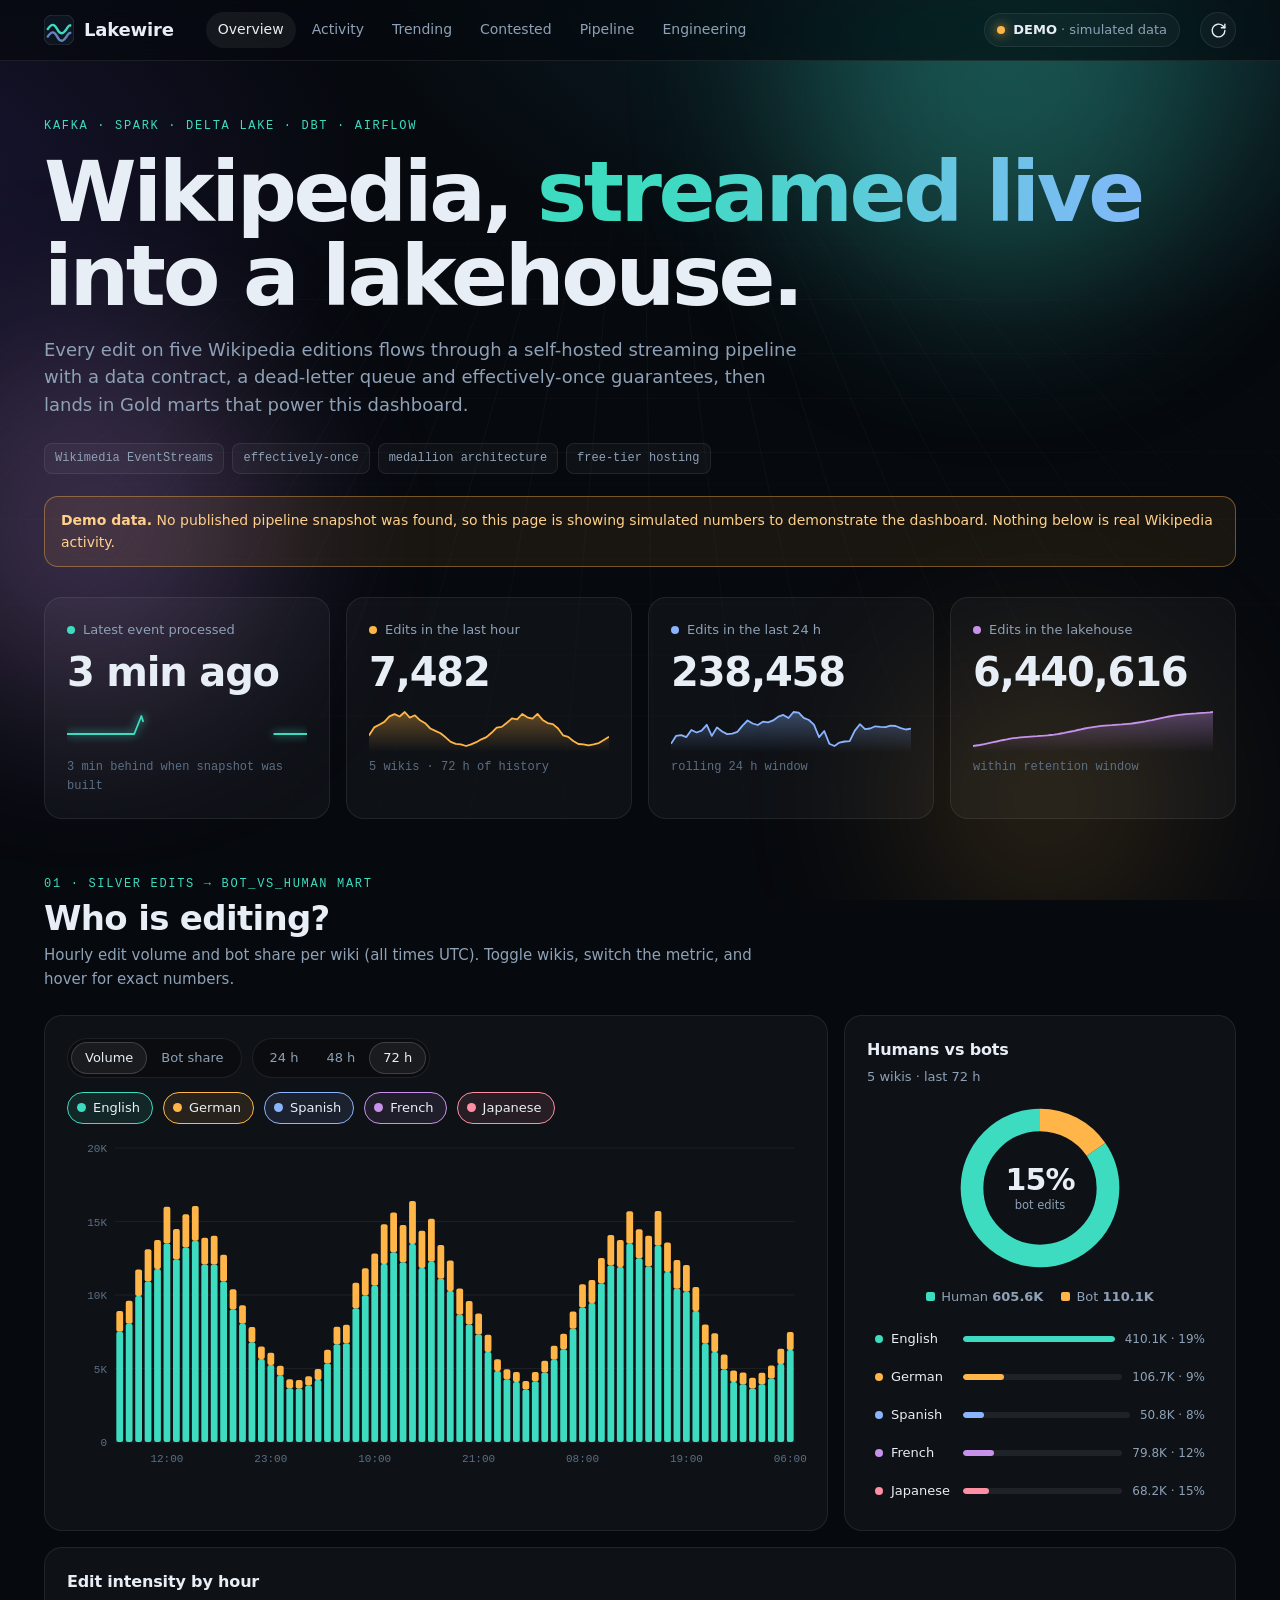
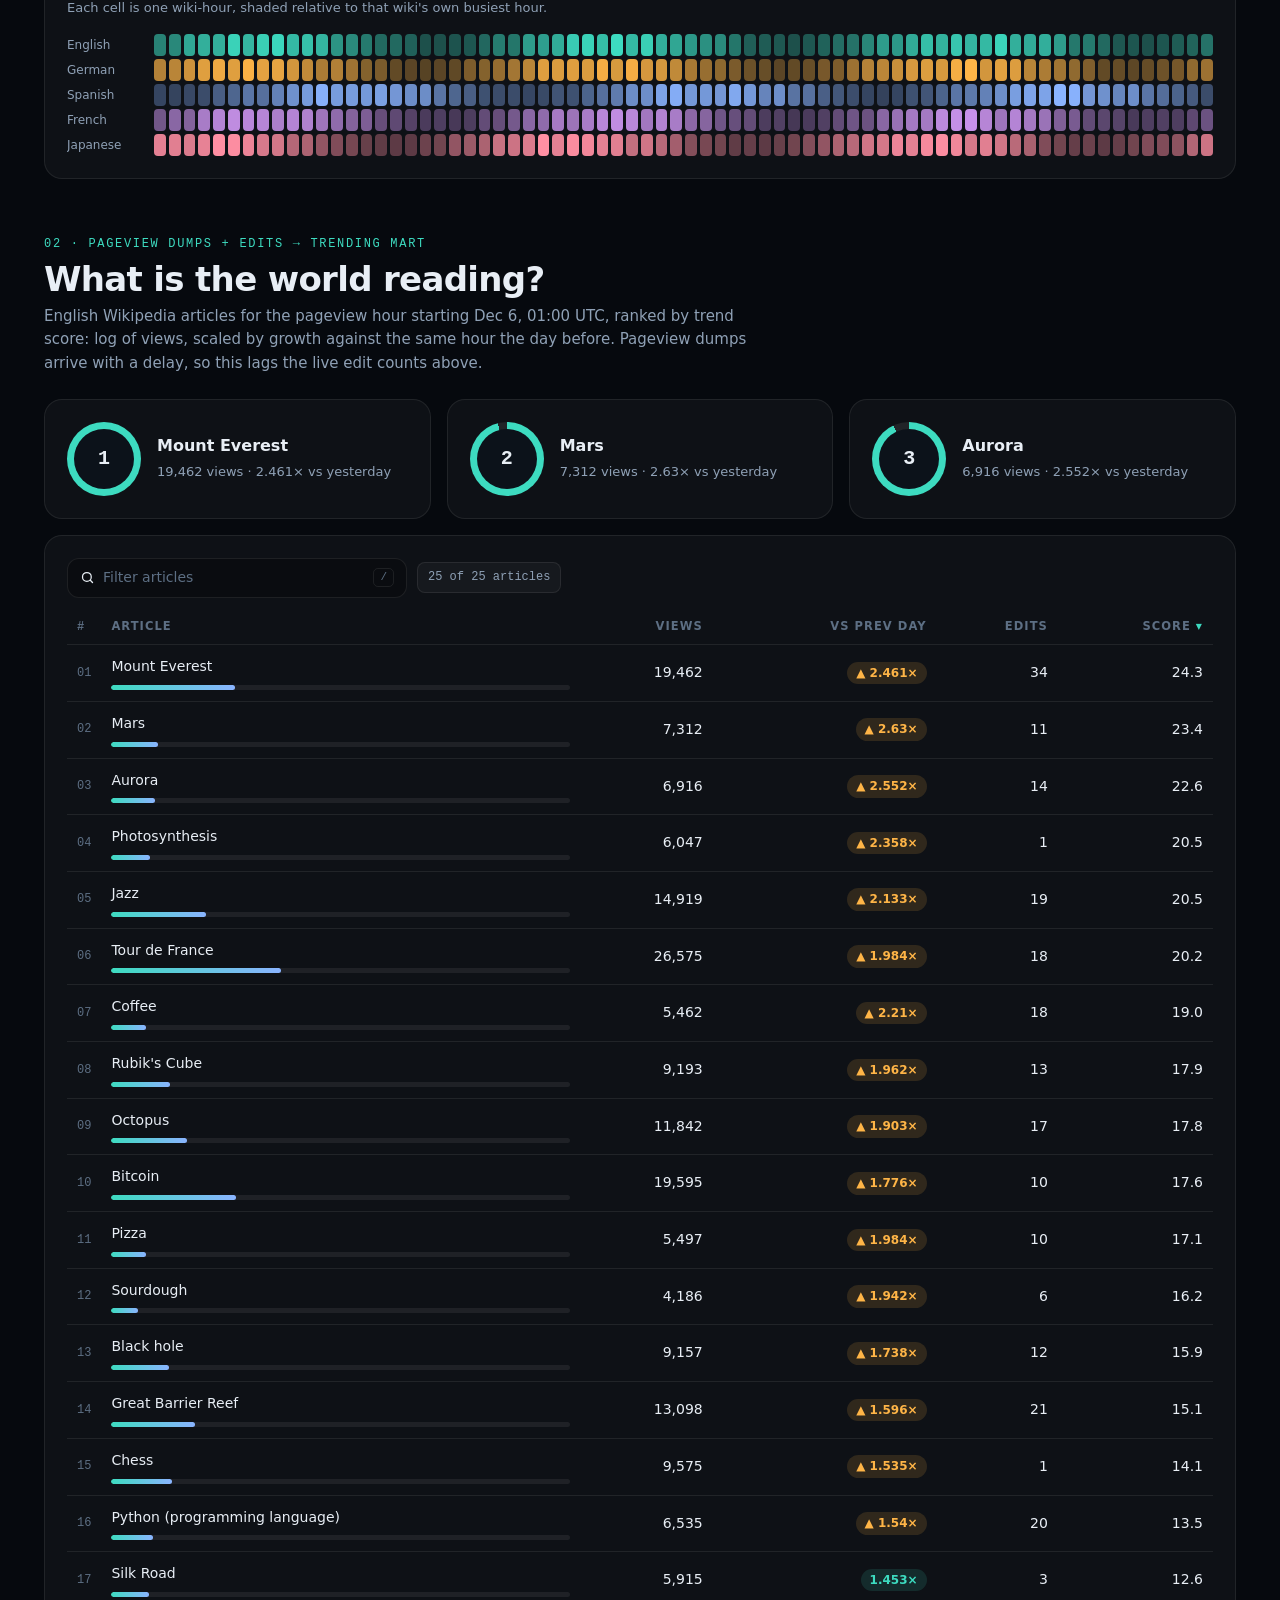
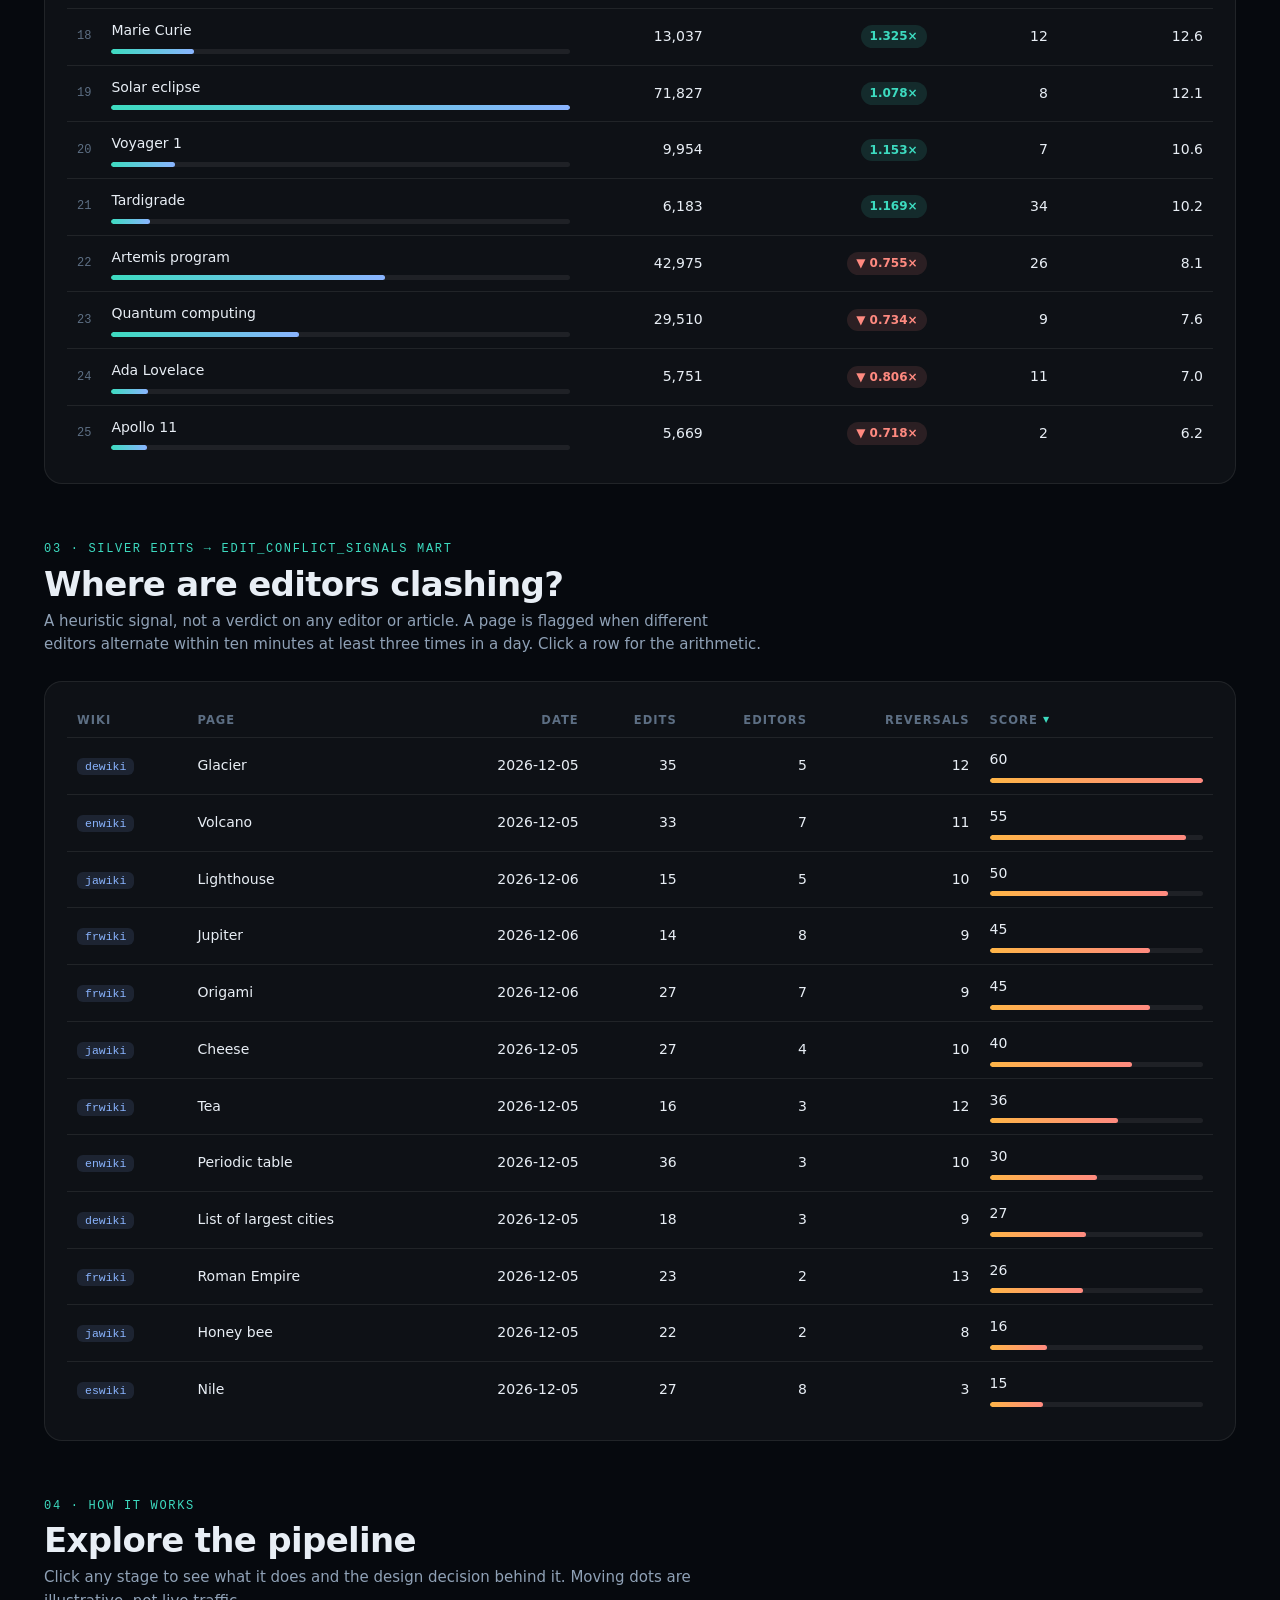
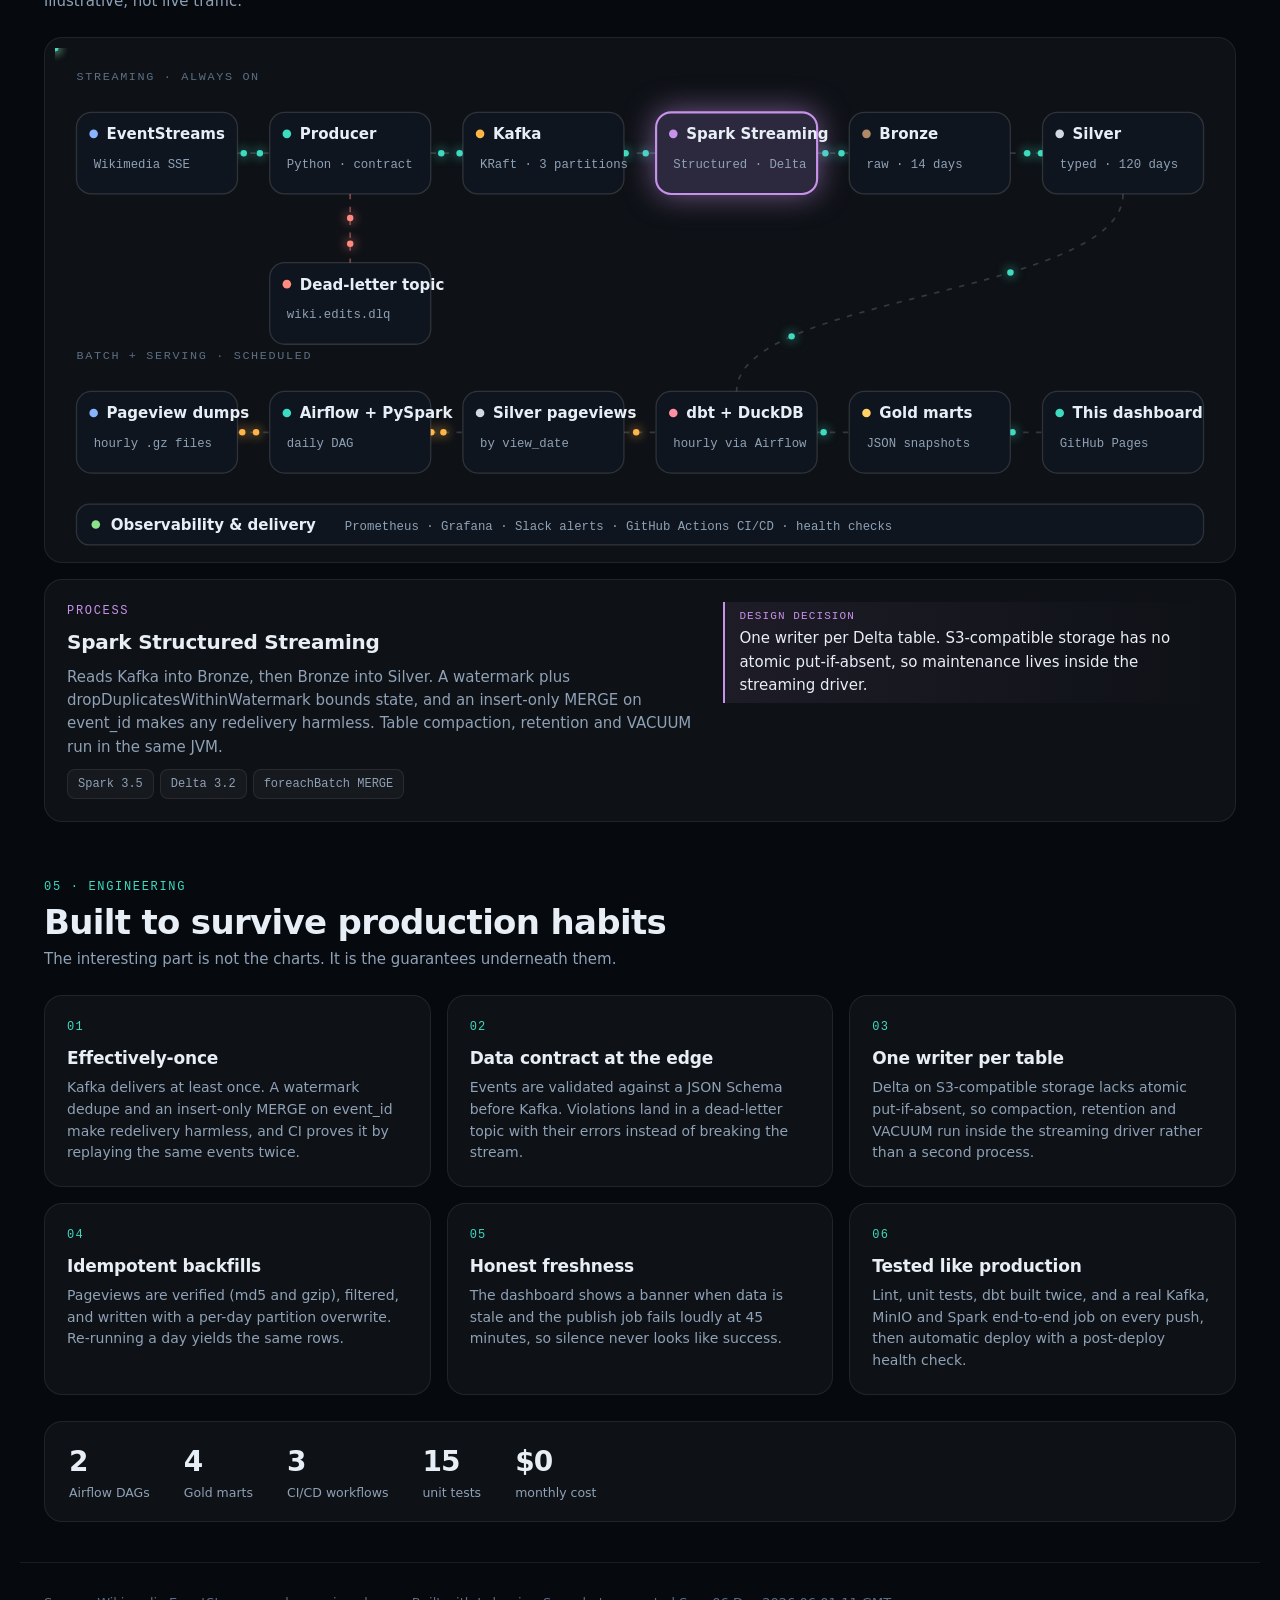
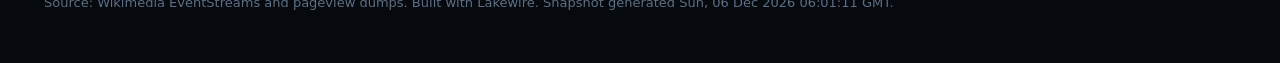
==== commit 51750107: "Fix bugs found by running the full stack against live data Running the whole stack locally on the li" ====
--- a/site/index.html
+++ b/site/index.html
@@ -287,7 +287,7 @@
     <div class="eyebrow">Kafka · Spark · Delta Lake · dbt · Airflow</div>
     <h1>Wikipedia, <span>streamed live</span><br>into a lakehouse.</h1>
     <p class="lede">Every edit on five Wikipedia editions flows through a self-hosted streaming pipeline with a data contract, a dead-letter queue and effectively-once guarantees, then lands in Gold marts that power this dashboard.</p>
-    <div class="chips"><span class="tag">Wikimedia EventStreams</span><span class="tag">effectively-once</span><span class="tag">medallion architecture</span><span class="tag">$0 / month</span></div>
+    <div class="chips"><span class="tag">Wikimedia EventStreams</span><span class="tag">effectively-once</span><span class="tag">medallion architecture</span><span class="tag">free-tier hosting</span></div>
     <div class="notice demo" id="n-demo" role="note"><span><b>Demo data.</b> No published pipeline snapshot was found, so this page is showing simulated numbers to demonstrate the dashboard. Nothing below is real Wikipedia activity.</span></div>
     <div class="notice warn" id="n-stale" role="alert"><span id="n-stale-t"></span></div>
 
@@ -665,7 +665,7 @@
   });
   const tb = $('#trend tbody'); tb.replaceChildren();
   $('#trend-count').textContent = `${rows.length} of ${all.length} articles`;
-  if (!rows.length) { const td = el('td', {colSpan: 6, className: 'empty', textContent: 'No articles match your filter.'}); tb.append(el('tr', {}, td)); }
+  if (!rows.length) { const td = el('td', {colSpan: 6, className: 'empty', textContent: all.length ? 'No articles match your filter.' : 'No pageview data yet. The first daily dump is ingested a few hours after a fresh deploy.'}); tb.append(el('tr', {}, td)); }
   rows.forEach((r, i) => {
     const g = r.growth_vs_prev_day, cls = g == null ? 'b-na' : g >= 1.5 ? 'b-hot' : g >= 1 ? 'b-up' : 'b-dn';
     const m = el('div', {className: 'meter'}, el('b')); m.firstChild.style.width = (r.views / mxv * 100) + '%';
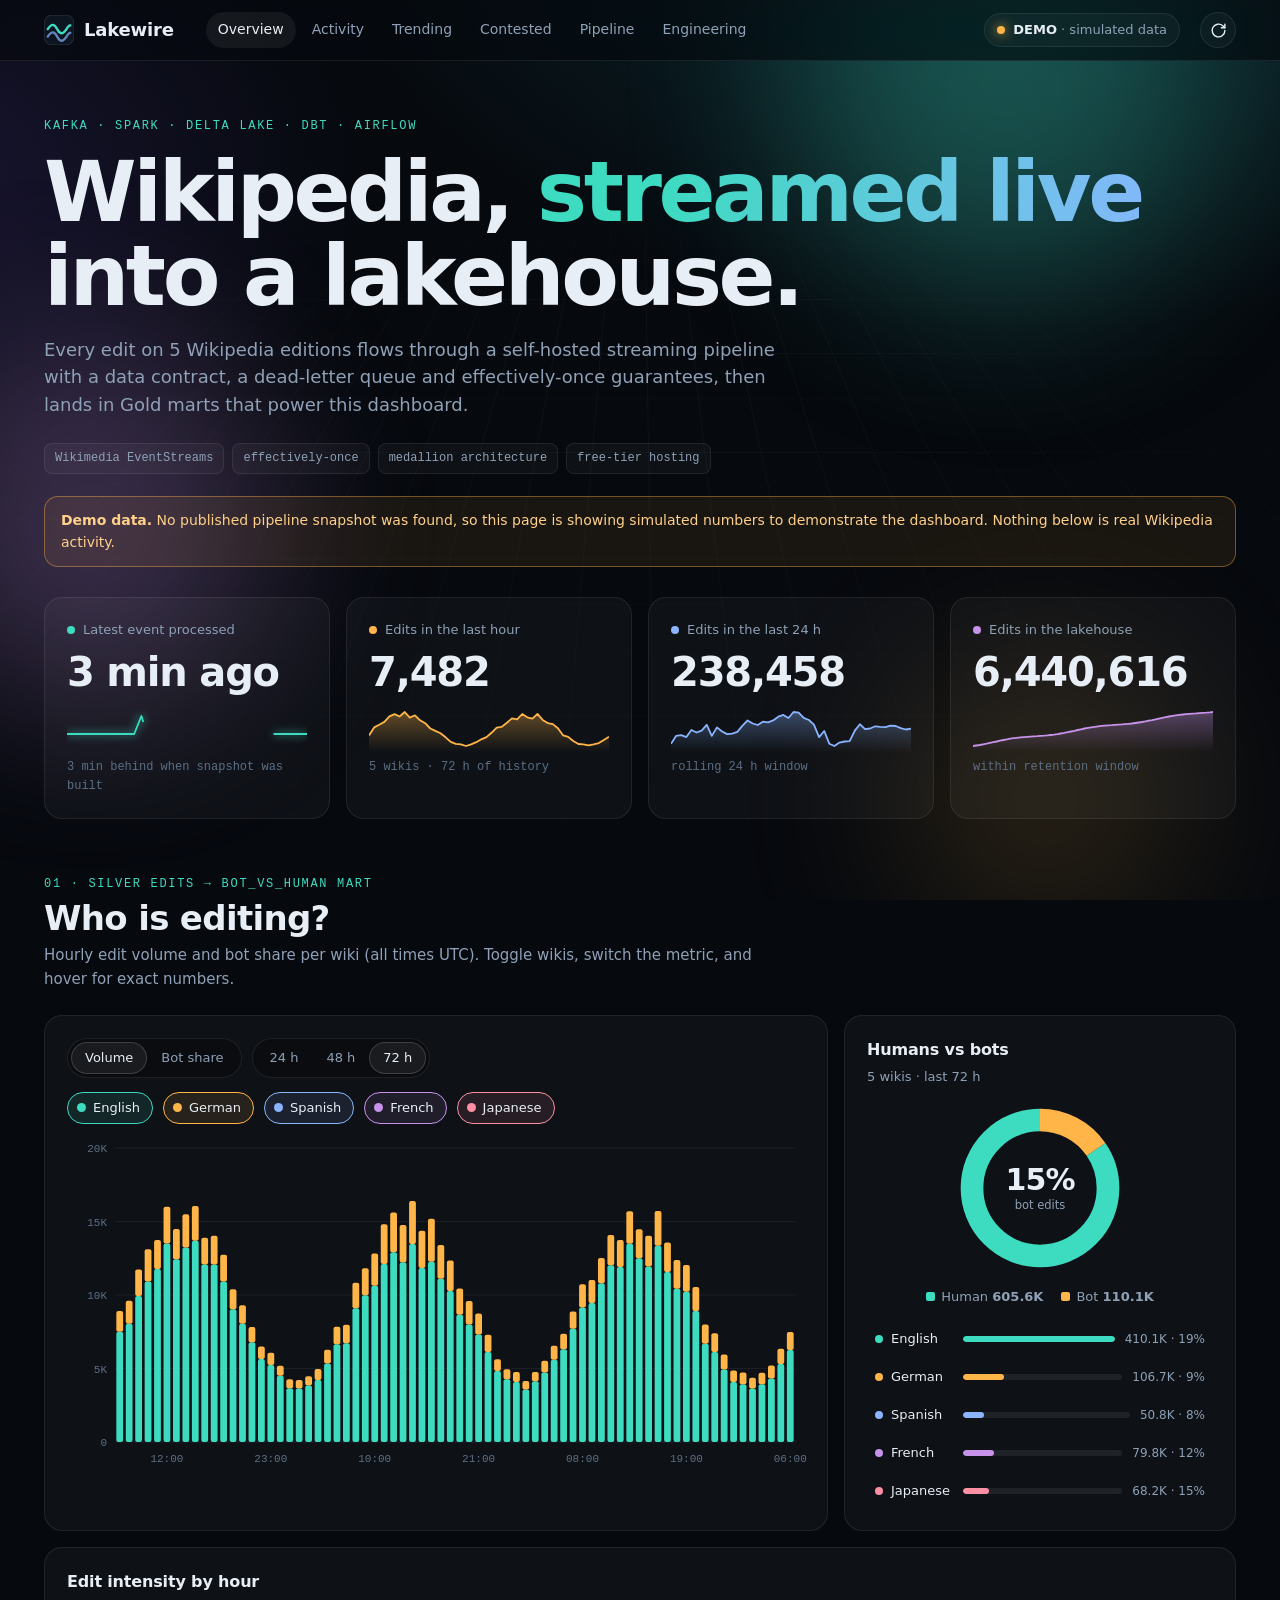
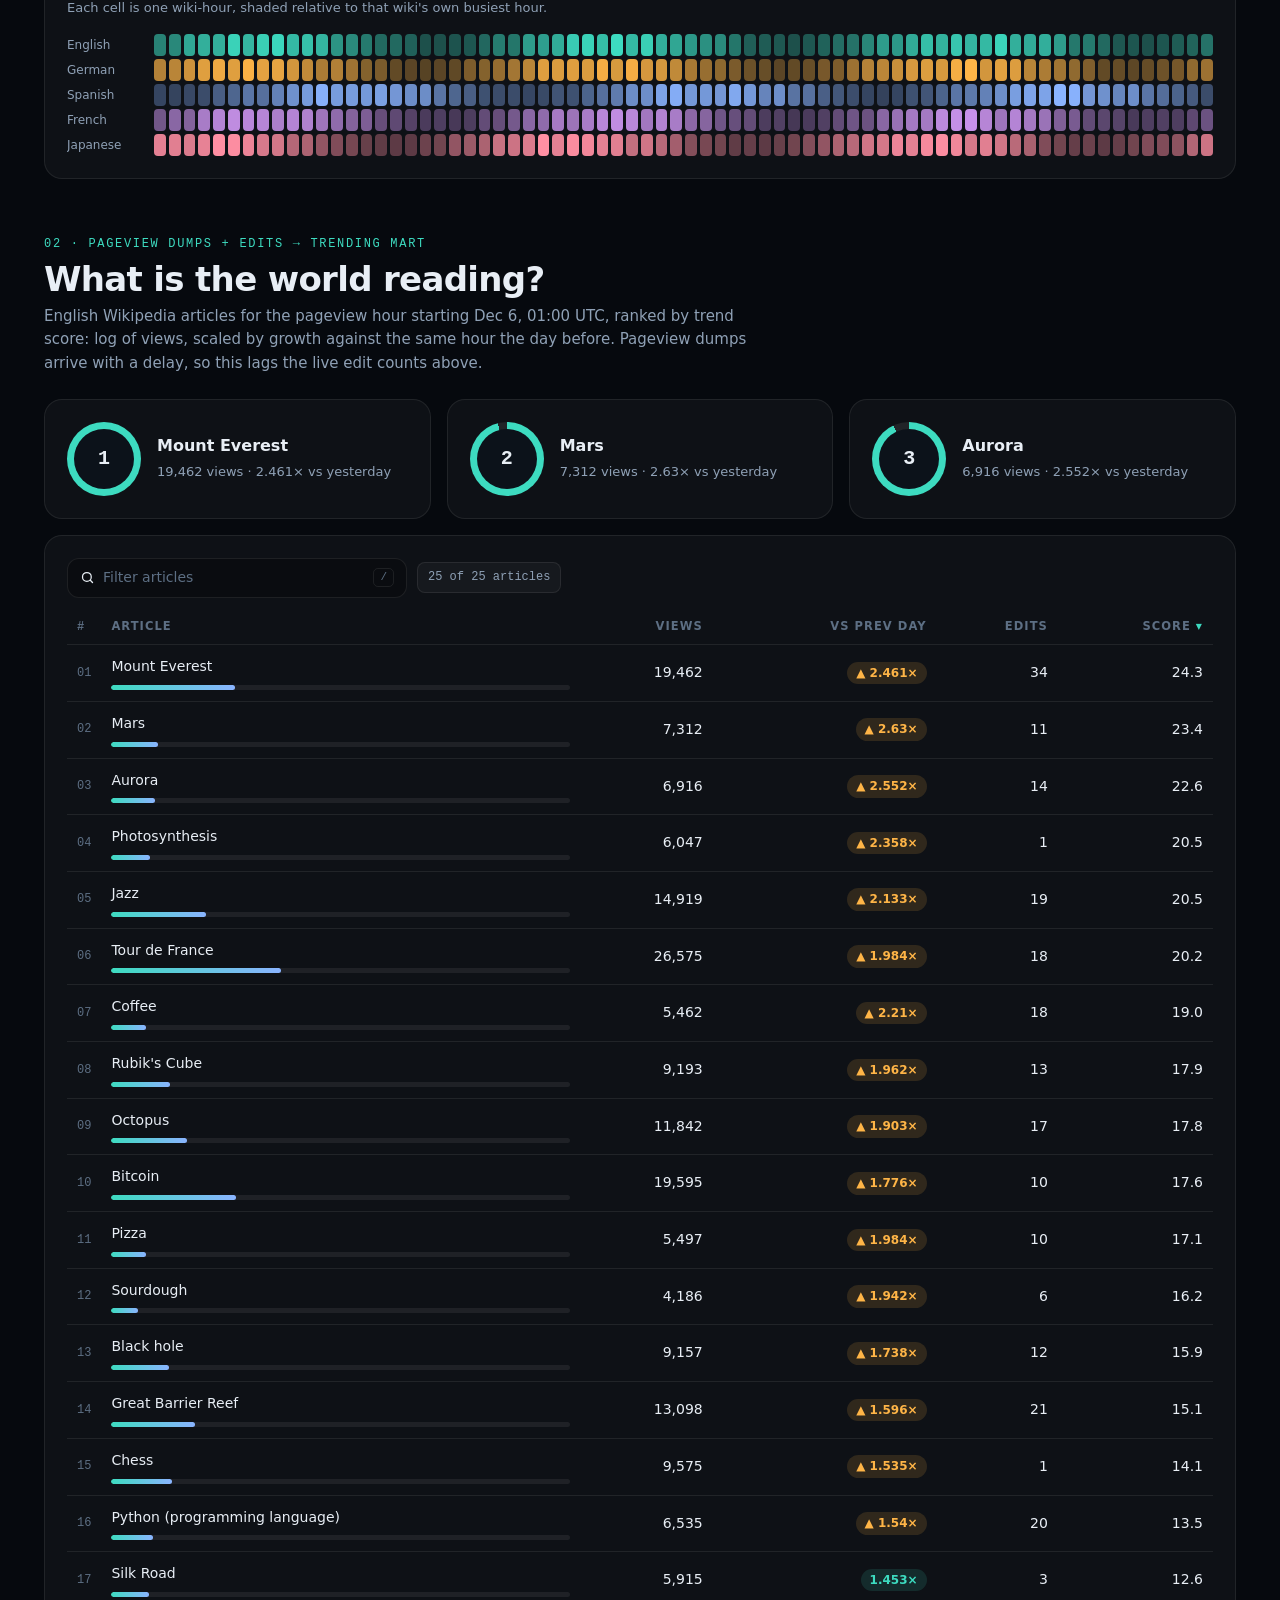
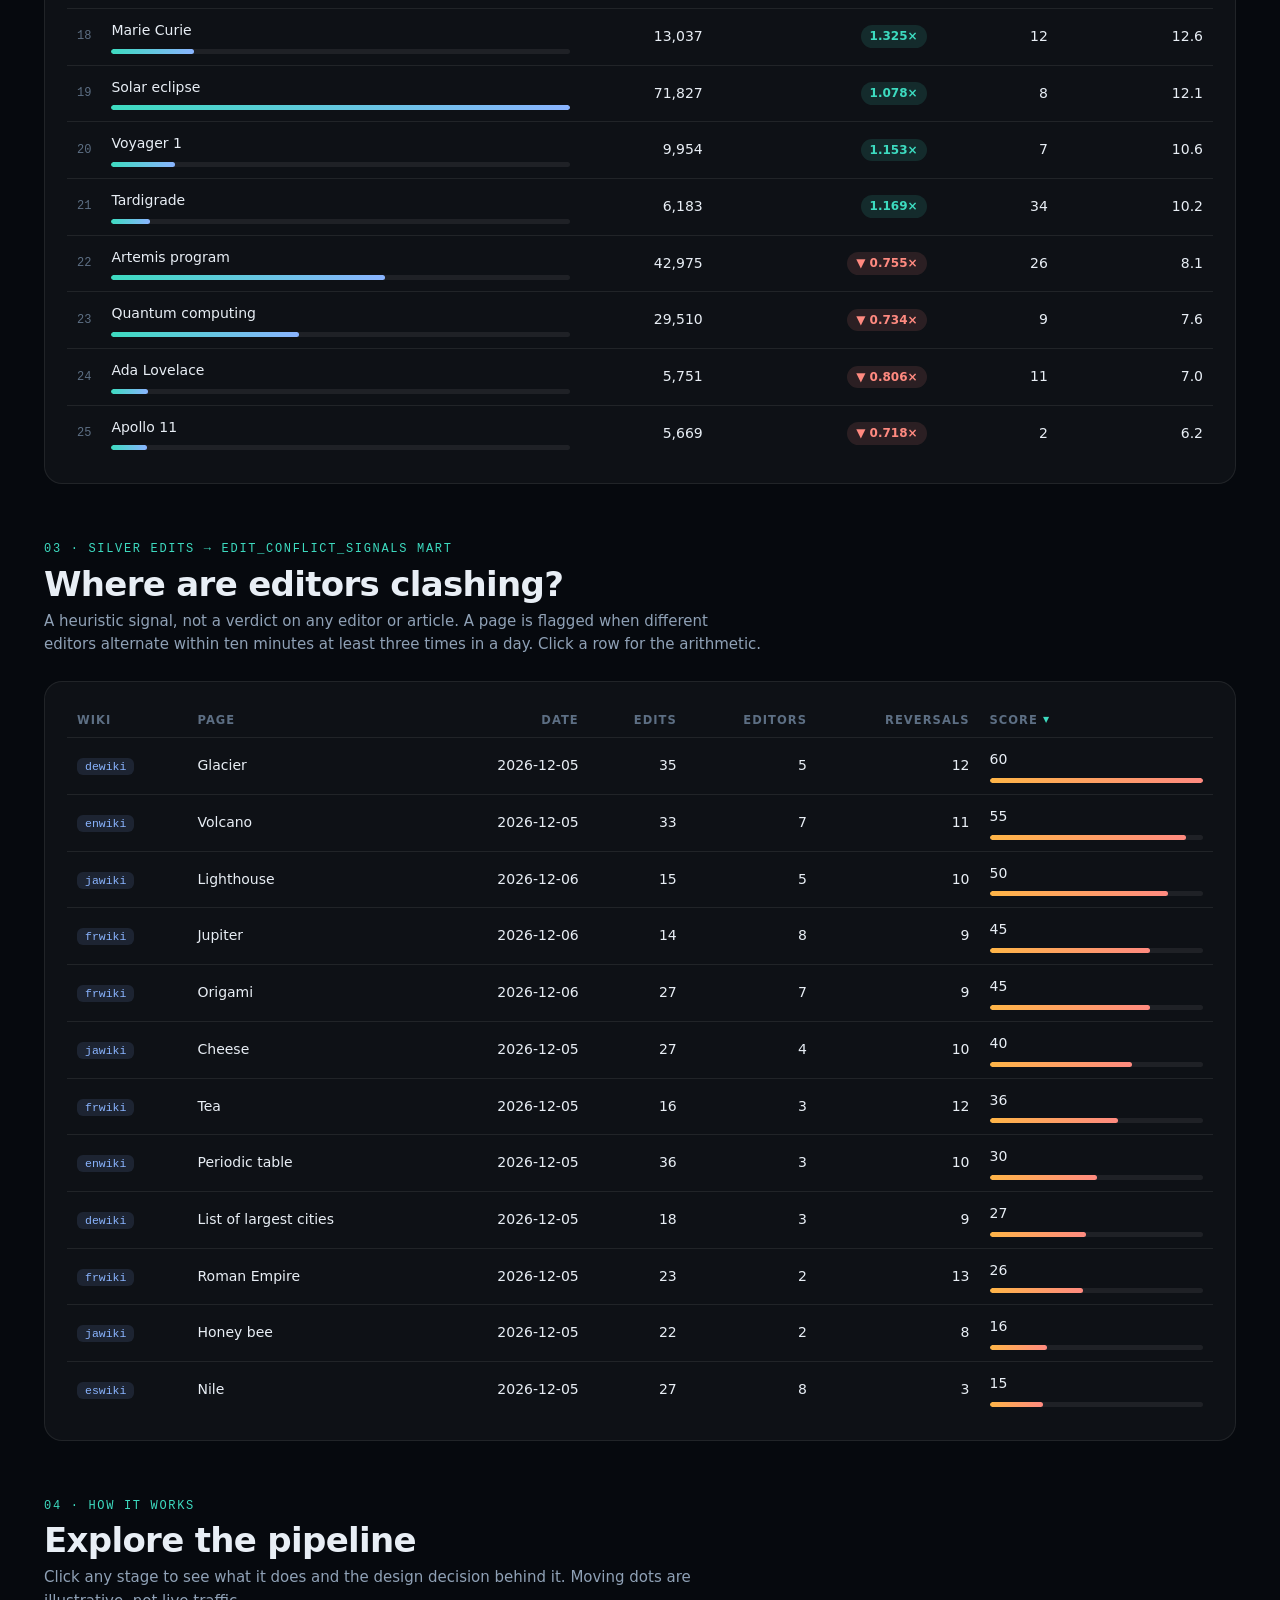
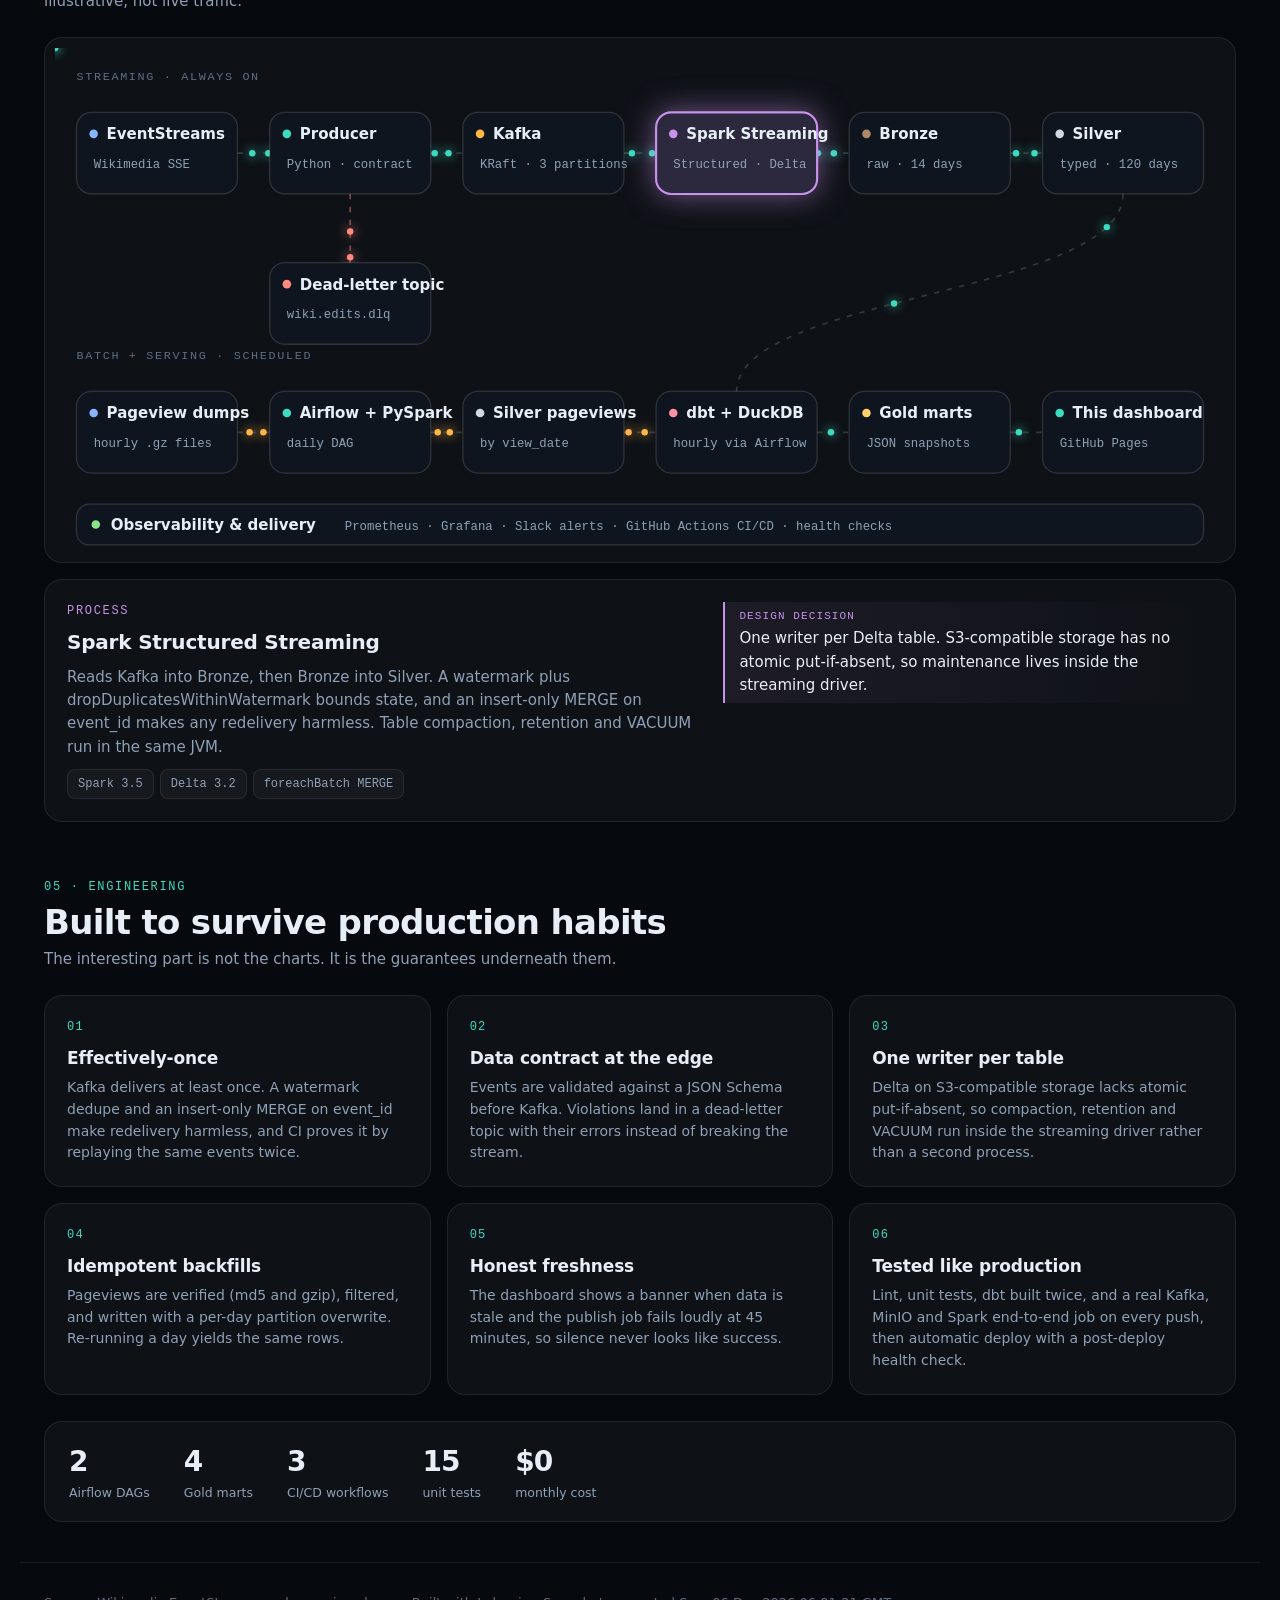
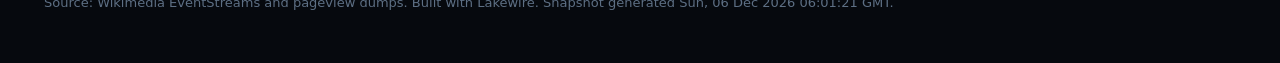
==== commit d03e81fd: "Add a free own-computer deployment path and resumable ingestion Oracle's free VM is not available to" ====
--- a/site/index.html
+++ b/site/index.html
@@ -286,7 +286,7 @@
   <section class="hero" id="overview">
     <div class="eyebrow">Kafka · Spark · Delta Lake · dbt · Airflow</div>
     <h1>Wikipedia, <span>streamed live</span><br>into a lakehouse.</h1>
-    <p class="lede">Every edit on five Wikipedia editions flows through a self-hosted streaming pipeline with a data contract, a dead-letter queue and effectively-once guarantees, then lands in Gold marts that power this dashboard.</p>
+    <p class="lede">Every edit on <span id="hero-wikis">five Wikipedia editions</span> flows through a self-hosted streaming pipeline with a data contract, a dead-letter queue and effectively-once guarantees, then lands in Gold marts that power this dashboard.</p>
     <div class="chips"><span class="tag">Wikimedia EventStreams</span><span class="tag">effectively-once</span><span class="tag">medallion architecture</span><span class="tag">free-tier hosting</span></div>
     <div class="notice demo" id="n-demo" role="note"><span><b>Demo data.</b> No published pipeline snapshot was found, so this page is showing simulated numbers to demonstrate the dashboard. Nothing below is real Wikipedia activity.</span></div>
     <div class="notice warn" id="n-stale" role="alert"><span id="n-stale-t"></span></div>
@@ -521,6 +521,7 @@
   spark($('#sp-day'), series.map((_, i) => series.slice(Math.max(0, i - 23), i + 1).reduce((a, b) => a + b, 0)).slice(-48), '#8ab4ff');
   let run = 0; spark($('#sp-total'), series.map(v => run += v), '#c792ea');
   $('#f-hour').textContent = `${S.wikis.length} wikis · ${S.hours.length} h of history`;
+  if (S.wikis.length) $('#hero-wikis').textContent = `${S.wikis.length} Wikipedia edition${S.wikis.length === 1 ? '' : 's'}`;
   $('#f-day').textContent = 'rolling 24 h window';
   $('#f-total').textContent = 'within retention window';
   $('#gen').textContent = 'Snapshot generated ' + new Date(d.health.generated_at).toUTCString() + '.';
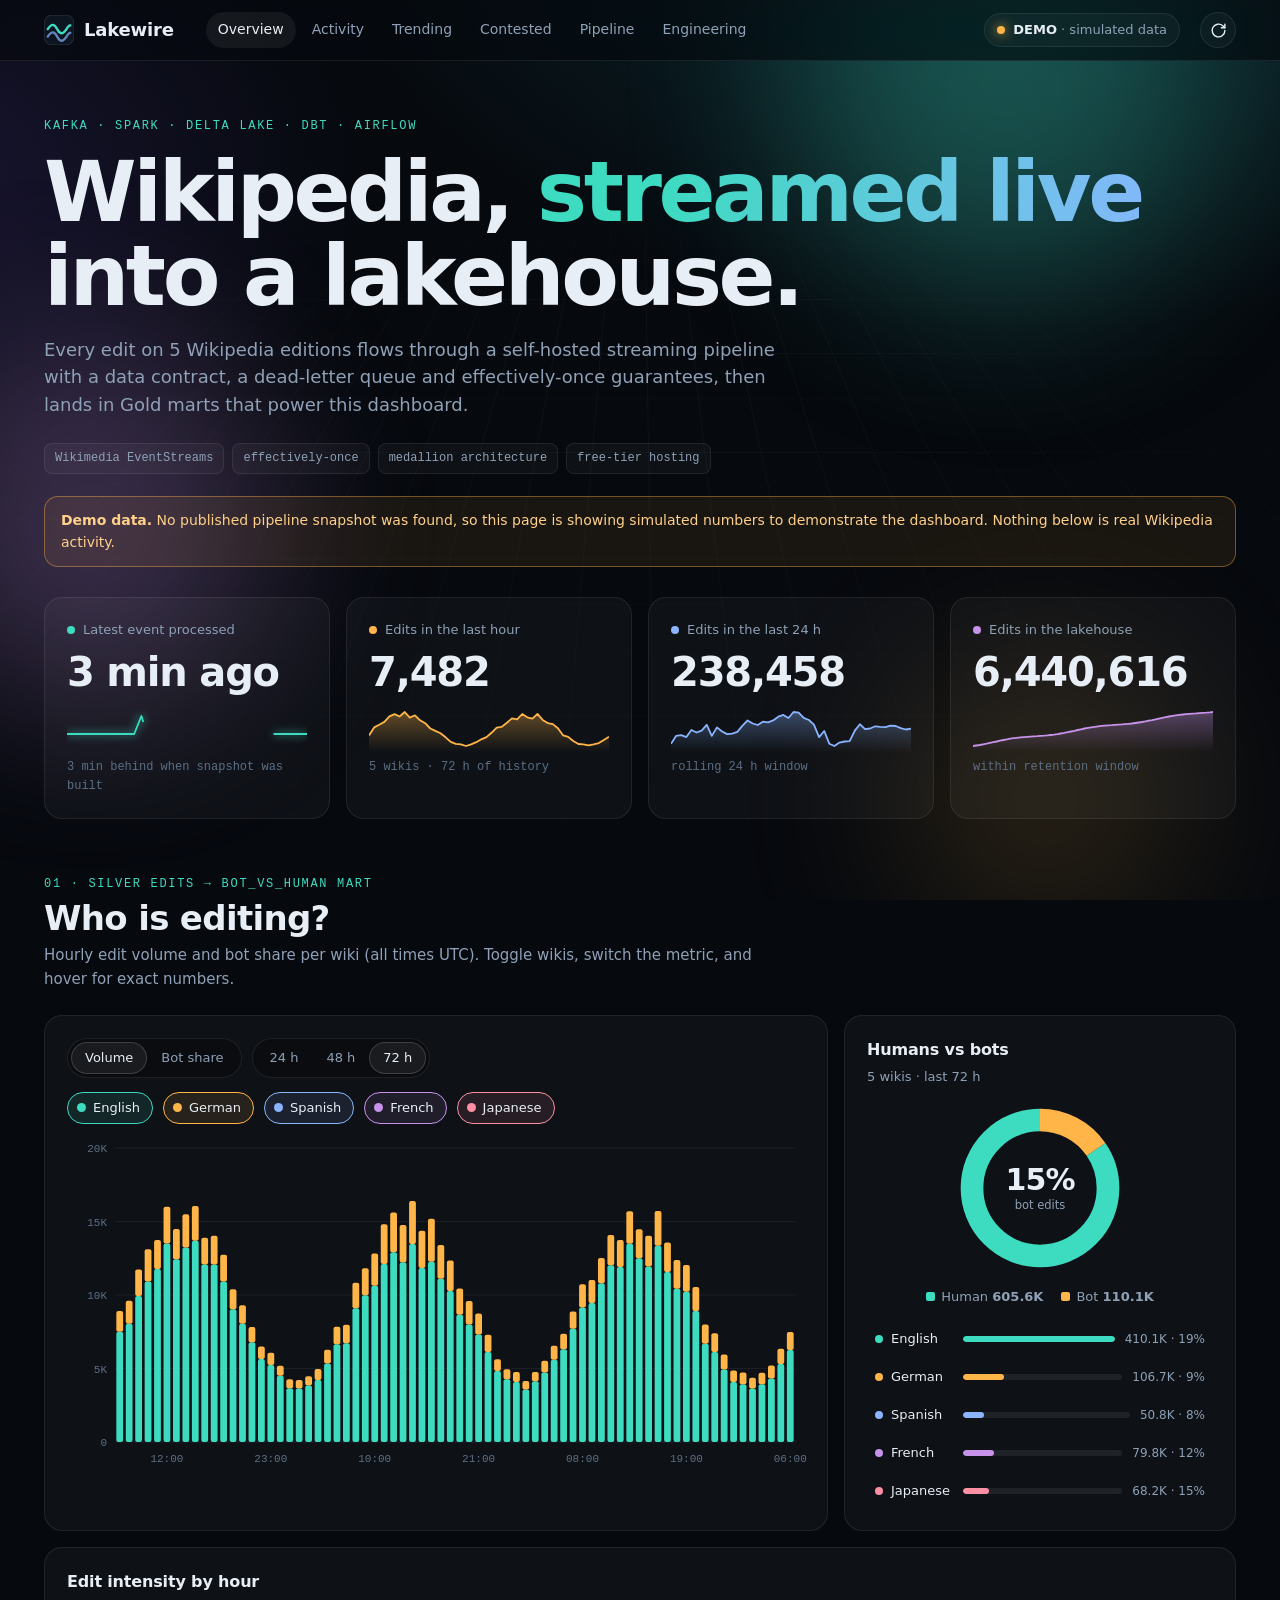
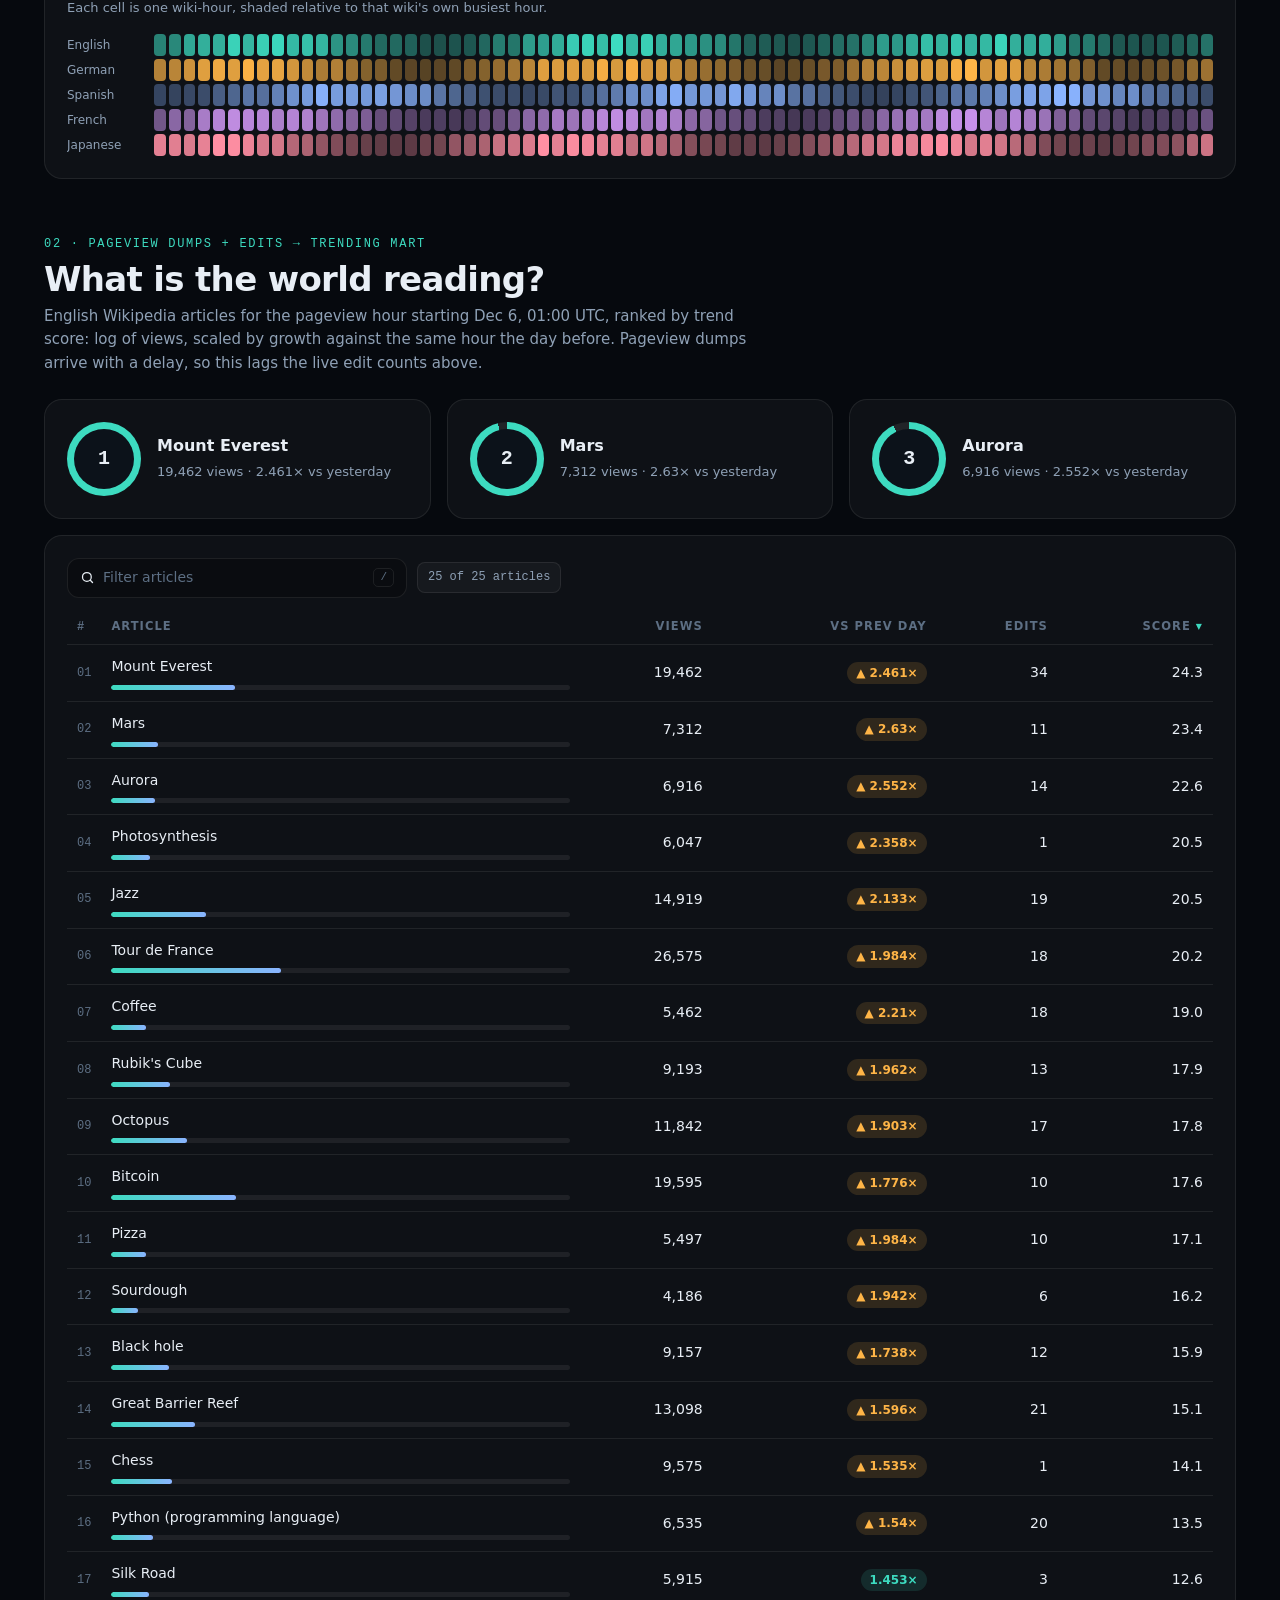
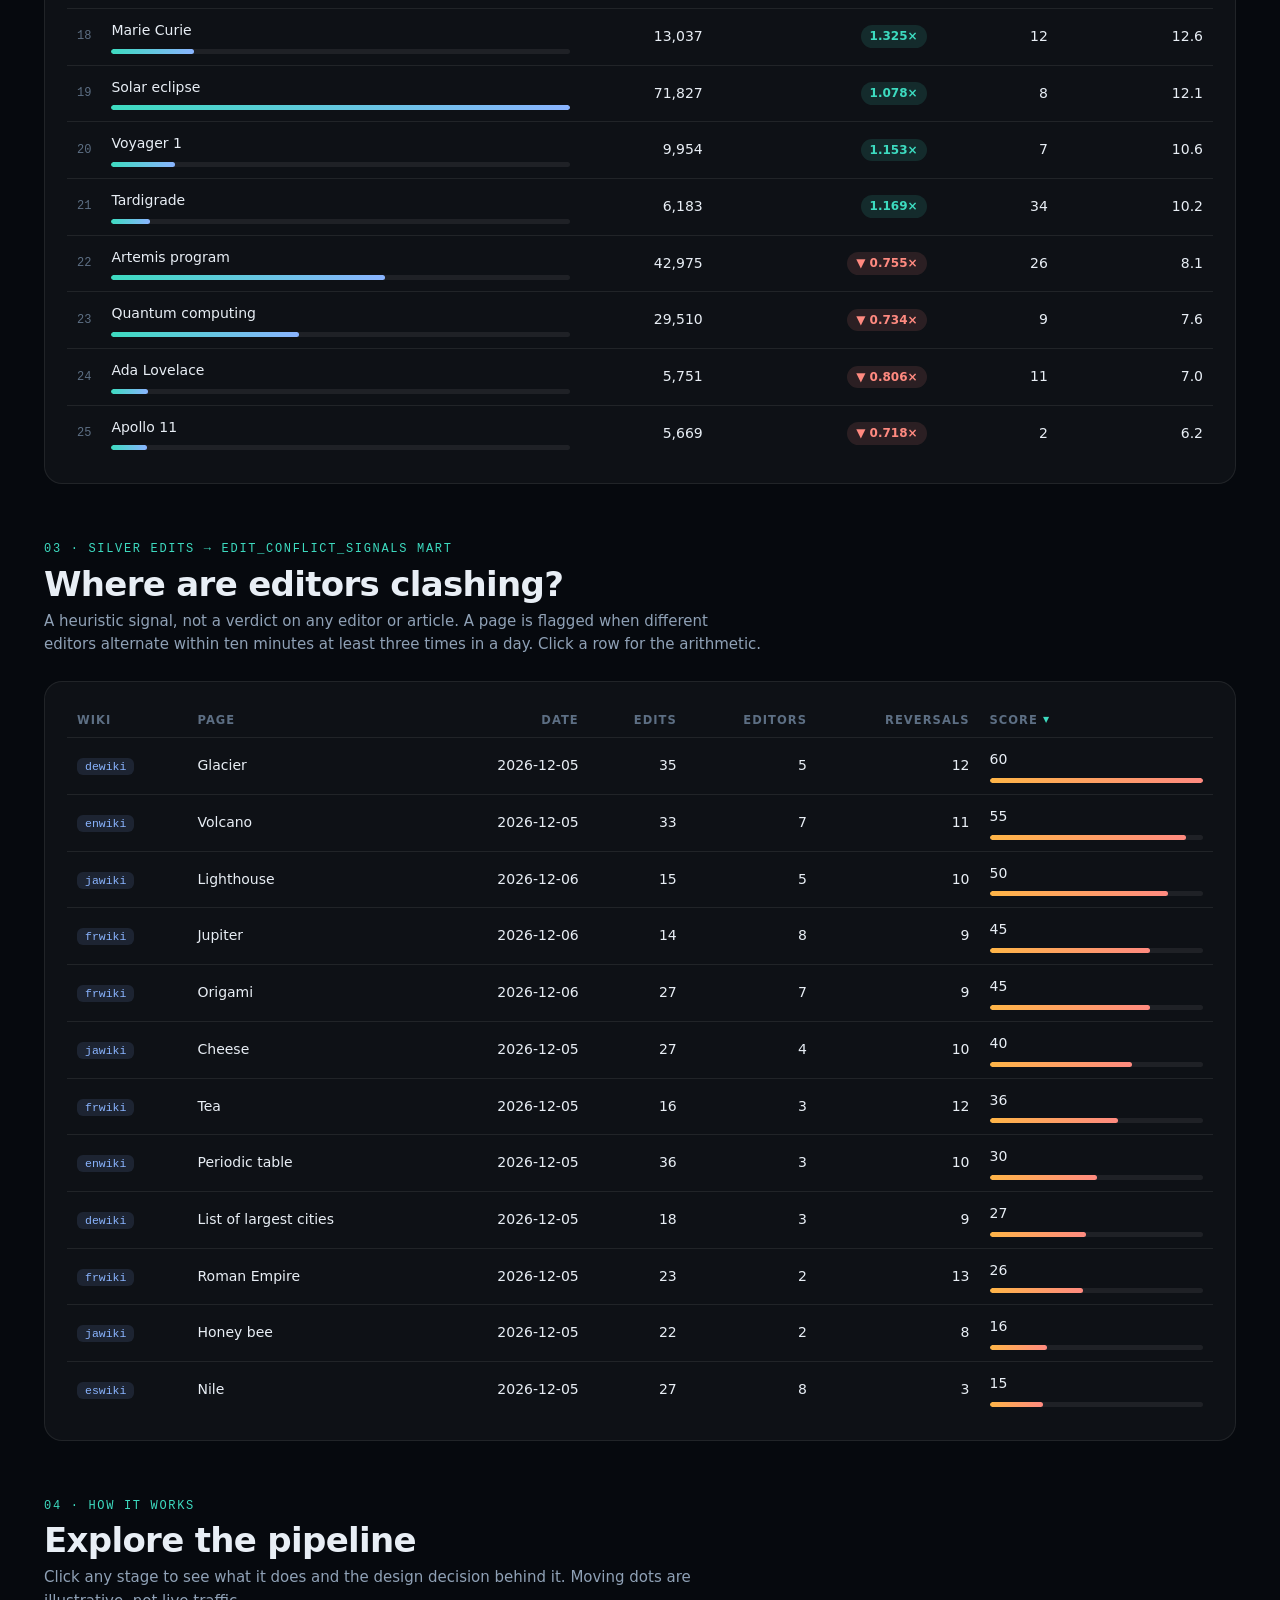
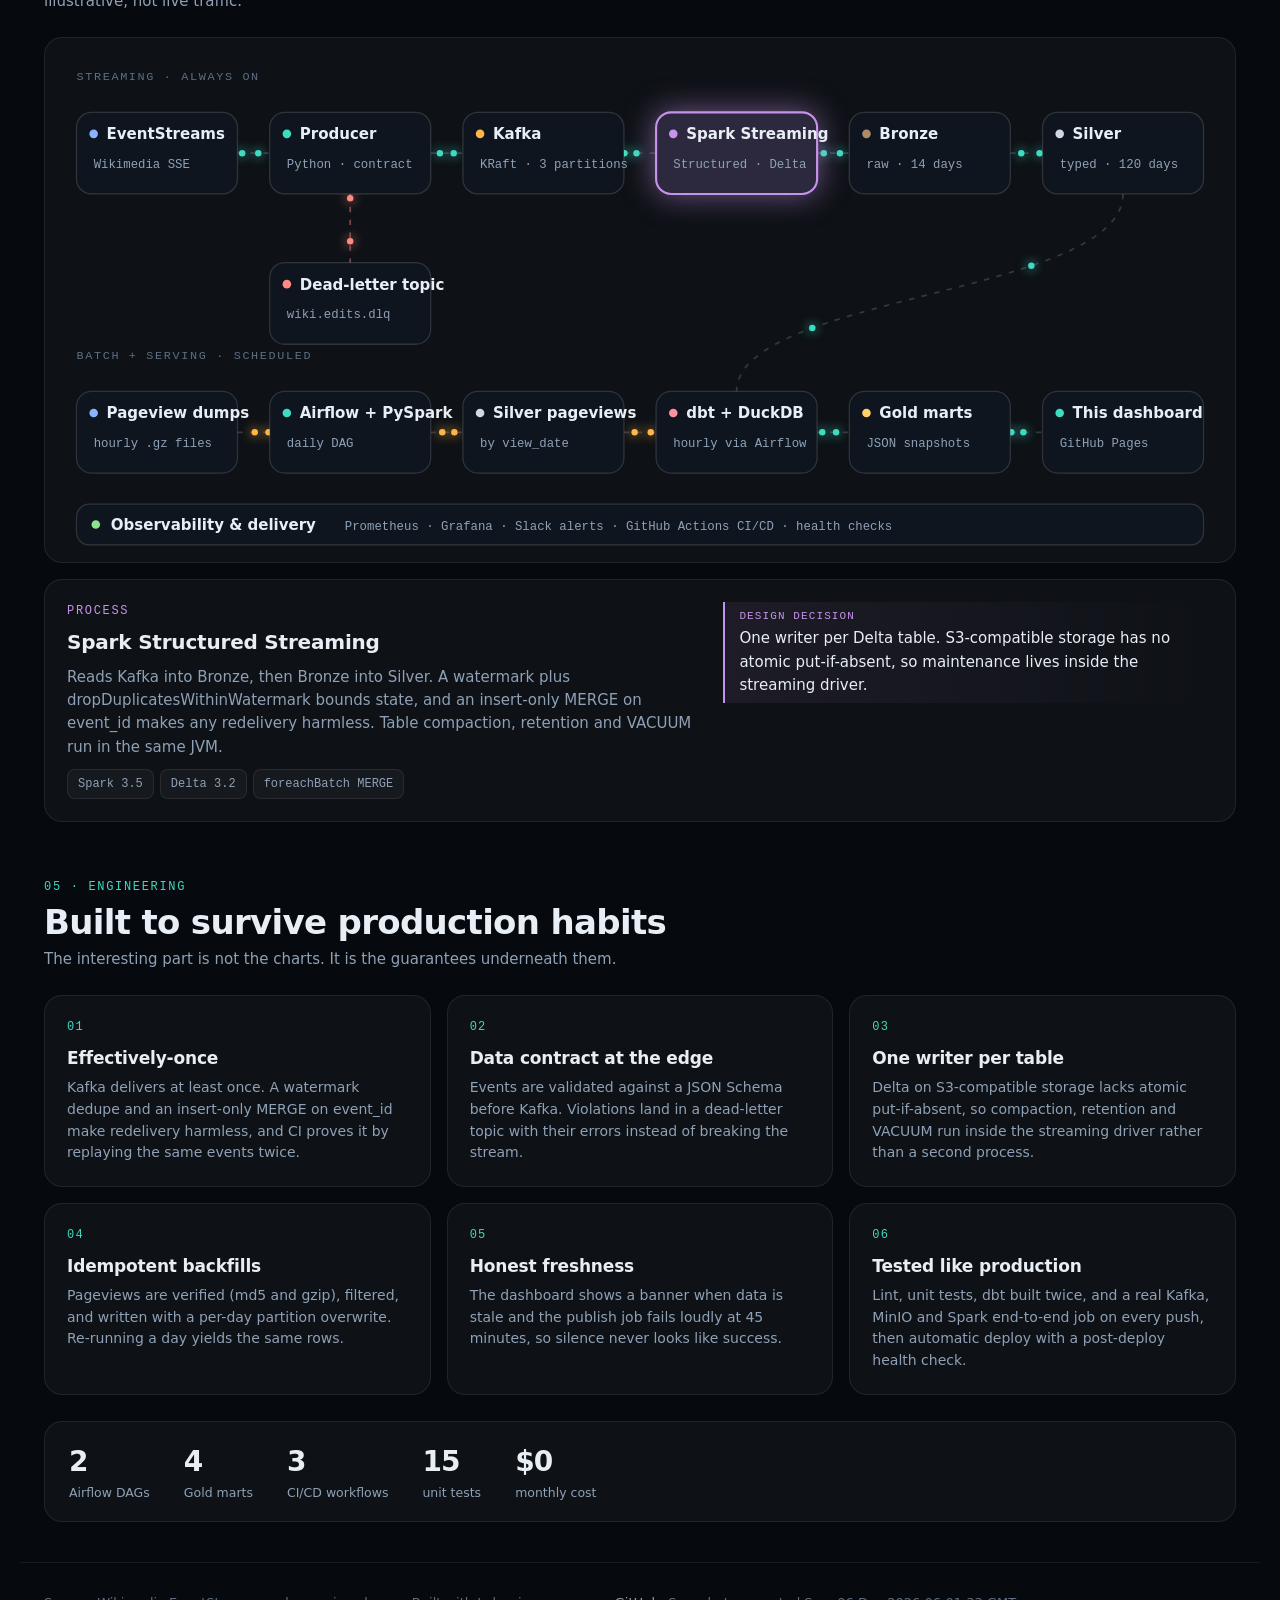
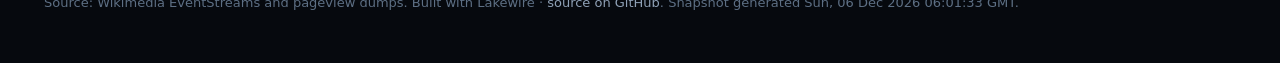
==== commit 71a3be01: "Fix" ====
--- a/site/index.html
+++ b/site/index.html
@@ -393,7 +393,7 @@
 <script>
 'use strict';
 /* ====== config ====== */
-const REPO_URL = 'https://github.com/YOUR_USER/lakewire'; // set this to your repo
+const REPO_URL = 'https://github.com/Mukesh7522/Lakewire';
 const WIKI_NAMES = {enwiki:'English',dewiki:'German',frwiki:'French',eswiki:'Spanish',jawiki:'Japanese'};
 const WIKI_COLORS = ['#3ddbc0','#ffb547','#8ab4ff','#c792ea','#ff8fa3','#8be28b','#ffd166'];
 const STALE_PIPELINE_S = 1800;     // matches the freshness banner promise
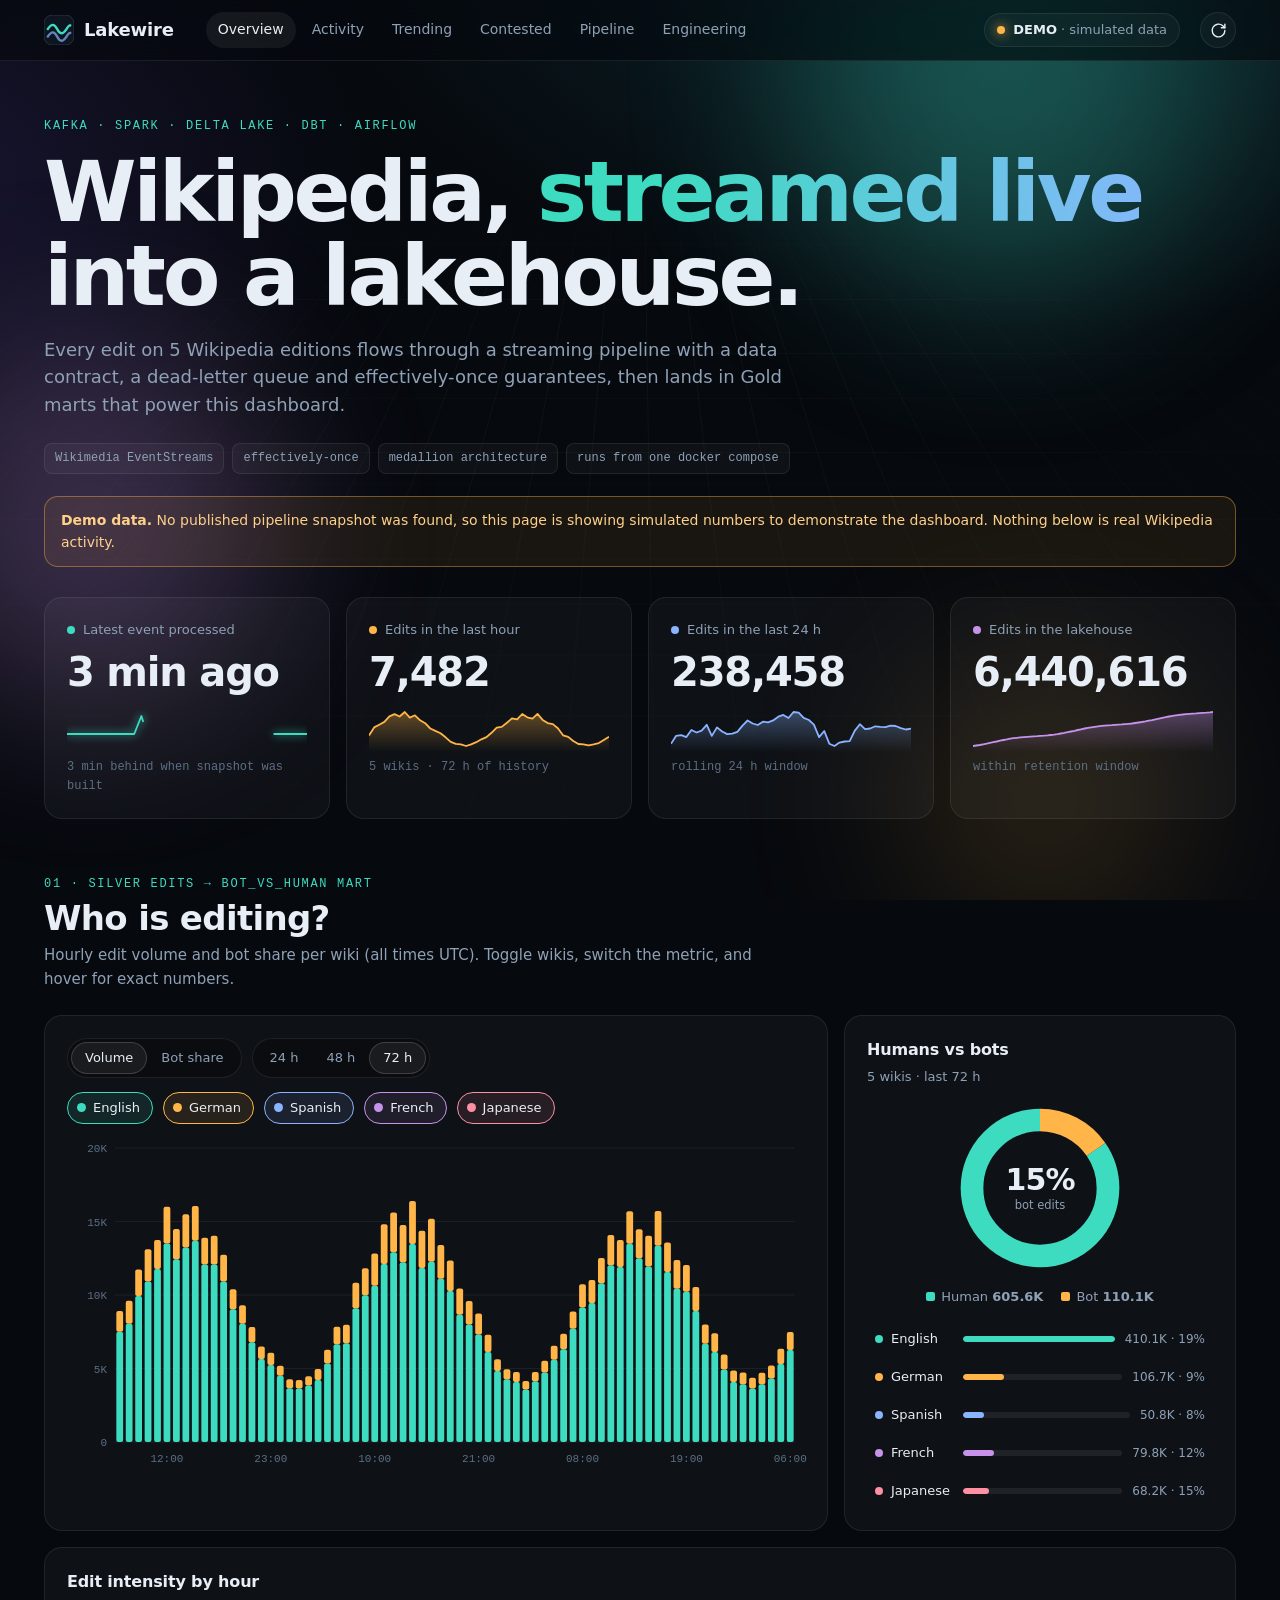
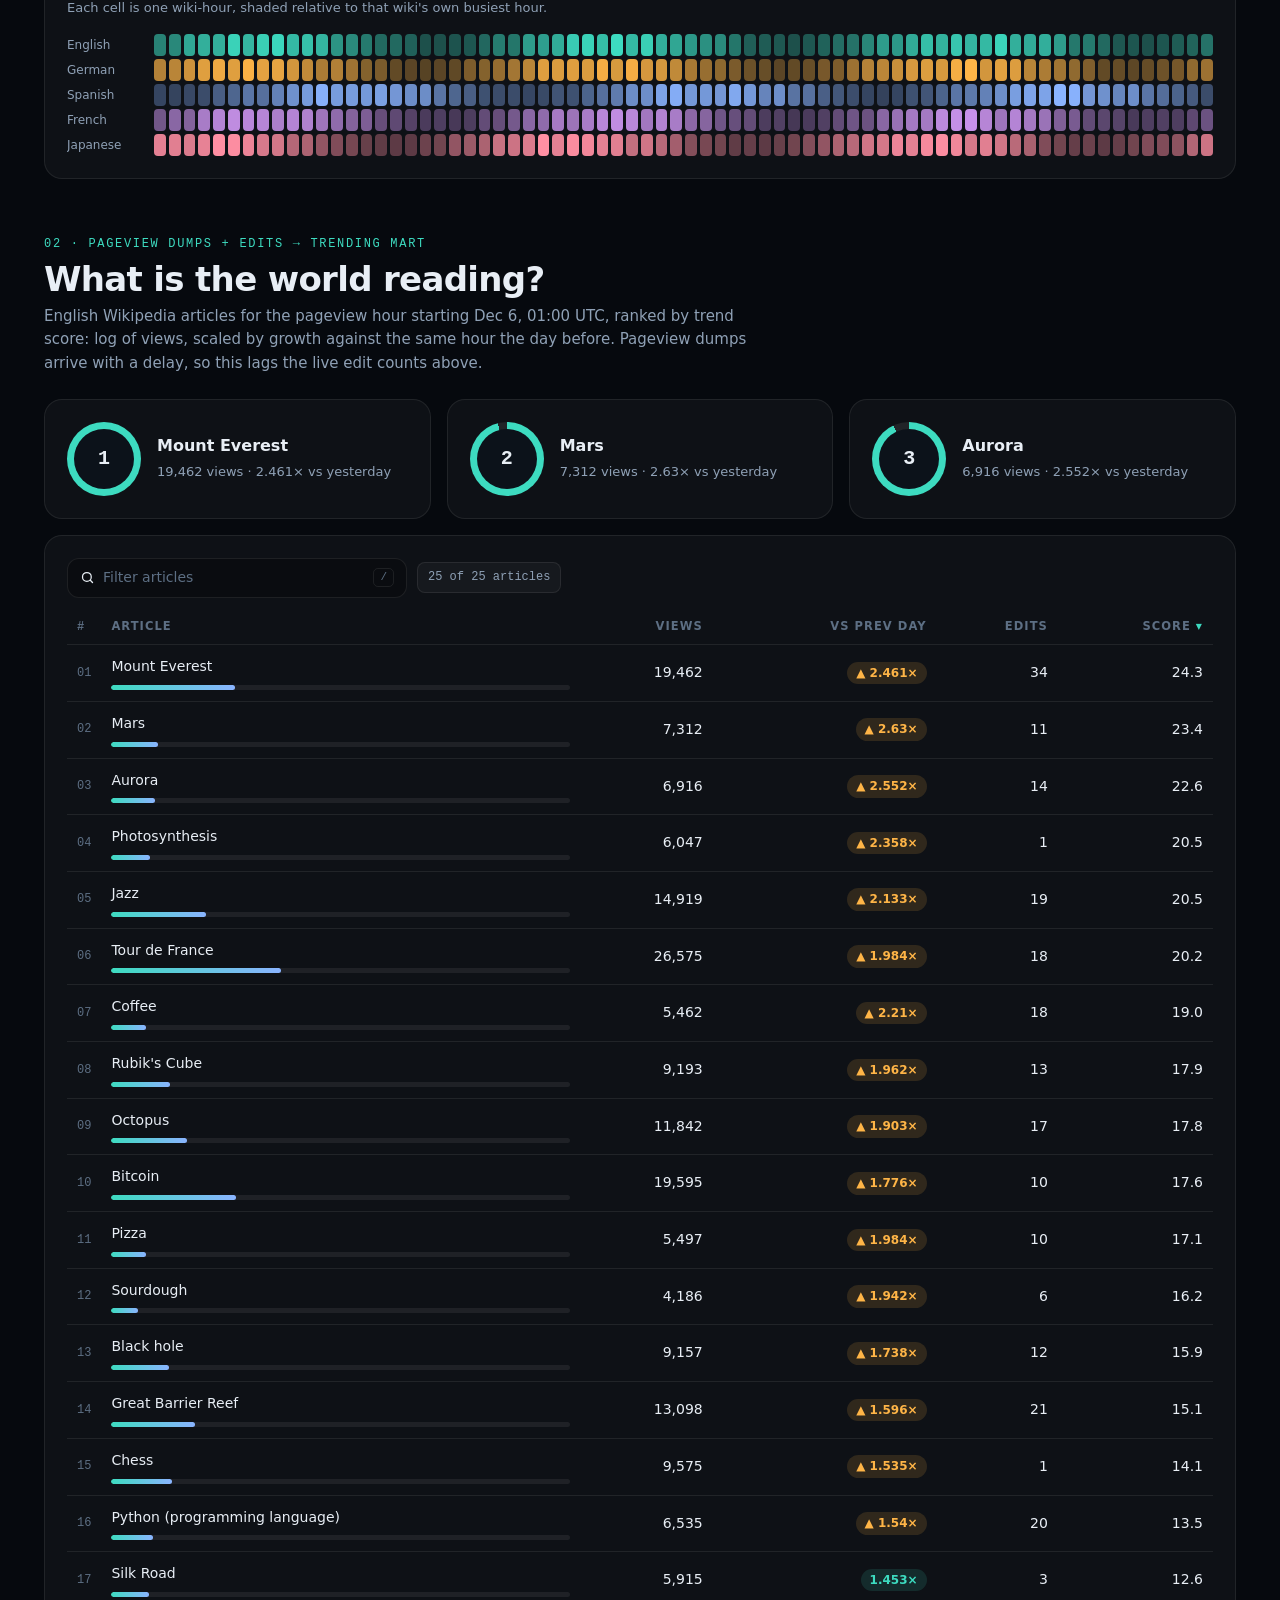
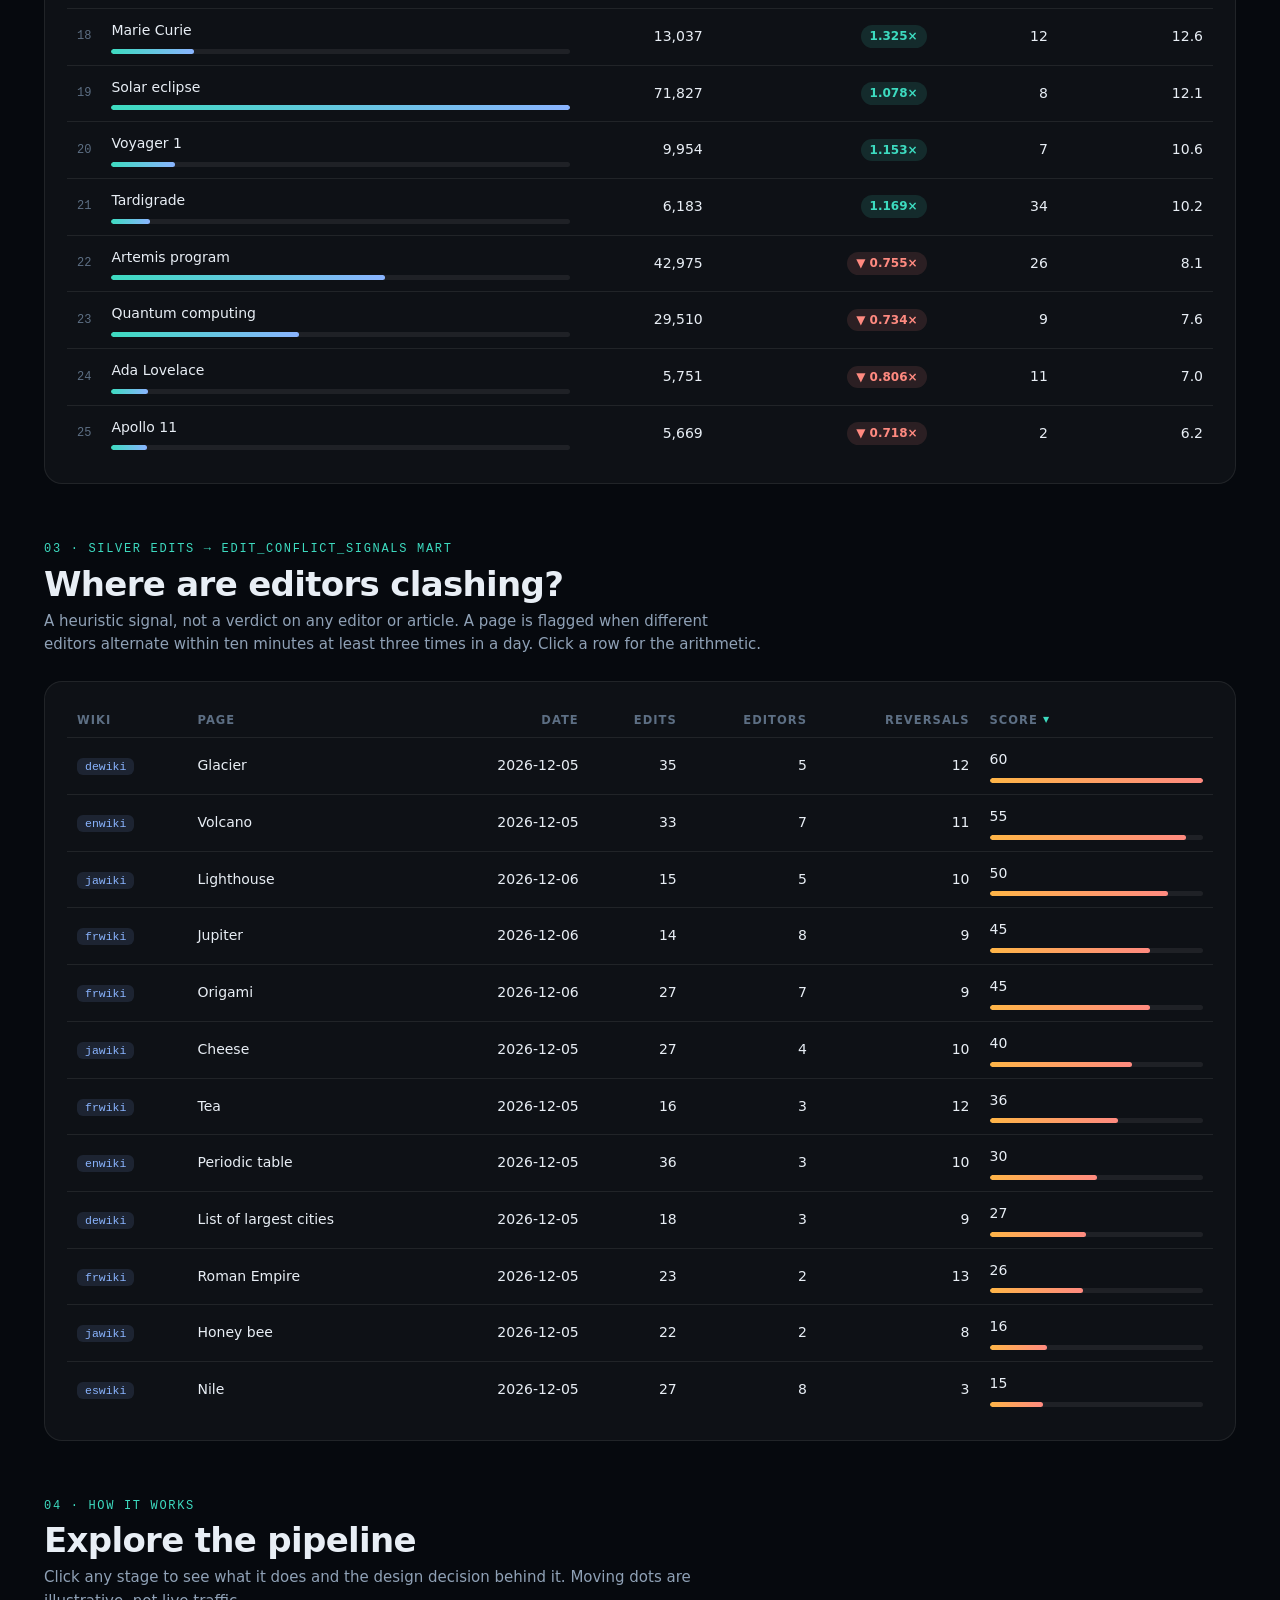
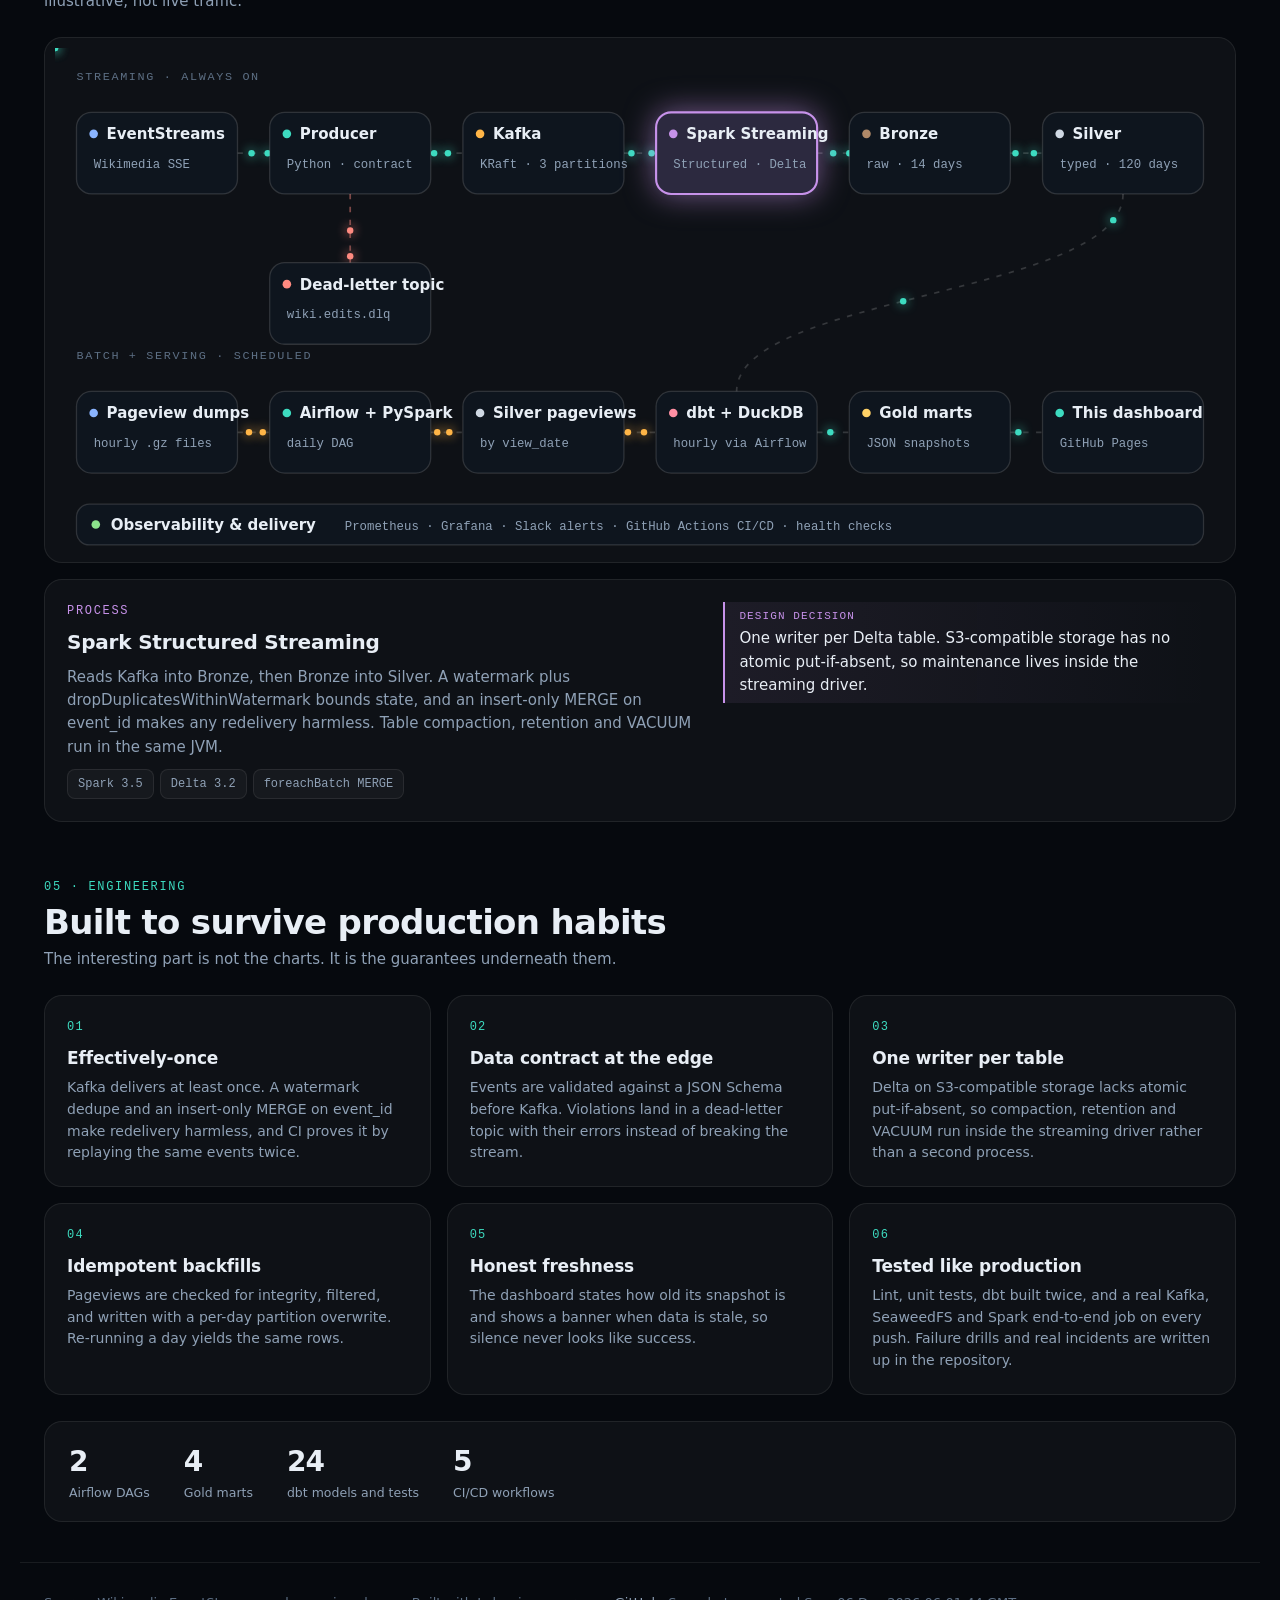
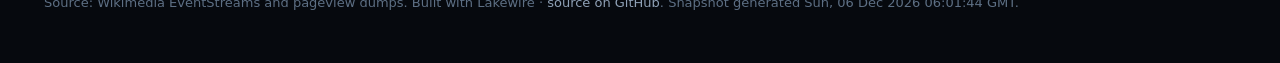
==== commit e6ec3895: "V4" ====
--- a/site/index.html
+++ b/site/index.html
@@ -4,7 +4,7 @@
 <meta charset="utf-8">
 <meta name="viewport" content="width=device-width, initial-scale=1">
 <meta name="color-scheme" content="dark">
-<meta name="description" content="Lakewire: a self-hosted Kafka, Spark and Delta Lake pipeline turning live Wikipedia activity into an interactive dashboard.">
+<meta name="description" content="Lakewire: a lakehouse pipeline that turns live Wikipedia activity into an interactive dashboard.">
 <title>Lakewire · live Wikipedia lakehouse</title>
 <link rel="icon" href="data:image/svg+xml,%3Csvg xmlns='http://www.w3.org/2000/svg' viewBox='0 0 32 32'%3E%3Crect width='32' height='32' rx='8' fill='%230b1118'/%3E%3Cpath d='M4 19c4-7 7-7 10 0s6 7 10 0 3-4 4-5' fill='none' stroke='%233DDBC0' stroke-width='3' stroke-linecap='round'/%3E%3C/svg%3E">
 <style>
@@ -261,6 +261,7 @@
   .reveal{opacity:1;transform:none}
   .particle{display:none}
 }
+body:not([data-mode-ready]) [data-mode-text]{visibility:hidden}
 </style>
 </head>
 <body>
@@ -284,10 +285,10 @@
 
 <main id="top">
   <section class="hero" id="overview">
-    <div class="eyebrow">Kafka · Spark · Delta Lake · dbt · Airflow</div>
-    <h1>Wikipedia, <span>streamed live</span><br>into a lakehouse.</h1>
-    <p class="lede">Every edit on <span id="hero-wikis">five Wikipedia editions</span> flows through a self-hosted streaming pipeline with a data contract, a dead-letter queue and effectively-once guarantees, then lands in Gold marts that power this dashboard.</p>
-    <div class="chips"><span class="tag">Wikimedia EventStreams</span><span class="tag">effectively-once</span><span class="tag">medallion architecture</span><span class="tag">free-tier hosting</span></div>
+    <div class="eyebrow" id="hero-eyebrow" data-mode-text>Kafka · Spark · Delta Lake · dbt · Airflow</div>
+    <h1 data-mode-text>Wikipedia, <span id="hero-verb">streamed live</span><br>into a lakehouse.</h1>
+    <p class="lede" id="hero-lede" data-mode-text>Every edit on <span id="hero-wikis">five Wikipedia editions</span> flows through a streaming pipeline with a data contract, a dead-letter queue and effectively-once guarantees, then lands in Gold marts that power this dashboard.</p>
+    <div class="chips" id="hero-chips" data-mode-text><span class="tag">Wikimedia EventStreams</span><span class="tag">effectively-once</span><span class="tag">medallion architecture</span></div>
     <div class="notice demo" id="n-demo" role="note"><span><b>Demo data.</b> No published pipeline snapshot was found, so this page is showing simulated numbers to demonstrate the dashboard. Nothing below is real Wikipedia activity.</span></div>
     <div class="notice warn" id="n-stale" role="alert"><span id="n-stale-t"></span></div>
 
@@ -379,9 +380,7 @@
     <h2>Built to survive production habits</h2>
     <p class="lede">The interesting part is not the charts. It is the guarantees underneath them.</p>
     <div class="grid hl" id="hl"></div>
-    <div class="stats reveal">
-      <div><b>2</b><span>Airflow DAGs</span></div><div><b>4</b><span>Gold marts</span></div><div><b>3</b><span>CI/CD workflows</span></div><div><b>15</b><span>unit tests</span></div><div><b>$0</b><span>monthly cost</span></div>
-    </div>
+    <div class="stats reveal" id="stats" data-mode-text></div>
   </section>
 </main>
 
@@ -397,7 +396,7 @@
 const WIKI_NAMES = {enwiki:'English',dewiki:'German',frwiki:'French',eswiki:'Spanish',jawiki:'Japanese'};
 const WIKI_COLORS = ['#3ddbc0','#ffb547','#8ab4ff','#c792ea','#ff8fa3','#8be28b','#ffd166'];
 const STALE_PIPELINE_S = 1800;     // matches the freshness banner promise
-const STALE_SNAPSHOT_S = 3 * 3600; // publish runs every 2 h
+const STALE_SNAPSHOT_S = 3 * 3600; // published hourly; allows for scheduling delays
 
 /* ====== helpers ====== */
 const $ = (s, r = document) => r.querySelector(s);
@@ -448,7 +447,7 @@
   const iso = now.toISOString();
   return {
     demo: true,
-    health: {generated_at: iso, lag_seconds: 180, rows: [{latest_event_ts: new Date(now - 180e3).toISOString(), events_last_hour: last, events_last_24h: hrs.slice(-24).reduce((s, h) => s + tot[h], 0), events_total: hrs.reduce((s, h) => s + tot[h], 0) * 9, wikis: 5}]},
+    health: {generated_at: iso, lag_seconds: 180, mode: new URLSearchParams(location.search).get('mode') === 'lite' ? 'lite' : 'full', rows: [{latest_event_ts: new Date(now - 180e3).toISOString(), events_last_hour: last, events_last_24h: hrs.slice(-24).reduce((s, h) => s + tot[h], 0), events_total: hrs.reduce((s, h) => s + tot[h], 0) * 9, wikis: 5}]},
     trending: {generated_at: iso, rows: trending}, bot_share: {generated_at: iso, rows: bot}, conflicts: {generated_at: iso, rows: conflicts}
   };
 }
@@ -704,7 +703,9 @@
 }
 
 /* ====== pipeline explorer ====== */
-const N = {
+// Lakewire runs in one of two ways and the diagram, the highlights and the hero text describe the one that is real.
+// The mode comes from health.json ("full": Kafka, Spark and Airflow; "lite": scheduled GitHub Actions).
+const FULL_NODES = {
   src:   {x: 20,  y: 60,  t: 'EventStreams', s: 'Wikimedia SSE', c: '#8ab4ff', layer: 'Source', h: 'Wikimedia EventStreams',
     p: 'A public Server-Sent Events feed of every change on every wiki. Lakewire keeps only edits and page creations on the configured wikis and sends a descriptive User-Agent, as Wikimedia asks.', d: 'Be a polite client: identify yourself, filter early, never hammer the source.', st: ['SSE', 'HTTPS']},
   prod:  {x: 200, y: 60,  t: 'Producer', s: 'Python · contract', c: '#3ddbc0', layer: 'Ingest', h: 'Producer with a data contract',
@@ -716,7 +717,7 @@
   spark: {x: 560, y: 60,  t: 'Spark Streaming', s: 'Structured · Delta', c: '#c792ea', layer: 'Process', h: 'Spark Structured Streaming',
     p: 'Reads Kafka into Bronze, then Bronze into Silver. A watermark plus dropDuplicatesWithinWatermark bounds state, and an insert-only MERGE on event_id makes any redelivery harmless. Table compaction, retention and VACUUM run in the same JVM.', d: 'One writer per Delta table. S3-compatible storage has no atomic put-if-absent, so maintenance lives inside the streaming driver.', st: ['Spark 3.5', 'Delta 3.2', 'foreachBatch MERGE']},
   bronze:{x: 740, y: 60,  t: 'Bronze', s: 'raw · 14 days', c: '#b08968', layer: 'Storage', h: 'Bronze: raw and replayable',
-    p: 'Append-only Delta. The JSON payload is stored exactly as received next to its Kafka topic, partition and offset, partitioned by ingest date.', d: 'Keep the raw truth so Silver can always be rebuilt.', st: ['Delta', 'MinIO (S3)']},
+    p: 'Append-only Delta. The JSON payload is stored exactly as received next to its Kafka topic, partition and offset, partitioned by ingest date.', d: 'Keep the raw truth so Silver can always be rebuilt.', st: ['Delta', 'SeaweedFS (S3)']},
   silver:{x: 920, y: 60,  t: 'Silver', s: 'typed · 120 days', c: '#cfd8e3', layer: 'Storage', h: 'Silver: typed and deduplicated',
     p: 'Parsed columns, partitioned by event date. CI replays the same fixture events twice and asserts that Silver does not change while Bronze and the DLQ double.', d: 'Effectively-once is proven by a test, not claimed in a README.', st: ['Delta', 'MERGE on event_id']},
   dumps: {x: 20,  y: 320, t: 'Pageview dumps', s: 'hourly .gz files', c: '#8ab4ff', layer: 'Source', h: 'Wikimedia pageview dumps',
@@ -726,34 +727,79 @@
   pvs:   {x: 380, y: 320, t: 'Silver pageviews', s: 'by view_date', c: '#cfd8e3', layer: 'Storage', h: 'Silver pageviews',
     p: 'Delta table partitioned by view date, with the same retention and compaction treatment as the edits tables.', d: 'Airflow only ever writes this table, which keeps the single-writer rule intact.', st: ['Delta']},
   dbt:   {x: 560, y: 320, t: 'dbt + DuckDB', s: 'hourly via Airflow', c: '#ff8fa3', layer: 'Transform', h: 'dbt on DuckDB',
-    p: 'DuckDB reads the Delta tables straight from MinIO with delta_scan. Staging models feed four incremental marts. CI builds everything on parquet fixtures, twice, to exercise the incremental path and the data tests.', d: 'Marts are small enough to keep forever and cheap enough to rebuild hourly.', st: ['dbt-duckdb', 'delta_scan', 'incremental']},
+    p: 'DuckDB reads the Delta tables straight from the S3-compatible store with delta_scan. Staging models feed four incremental marts. CI builds everything on parquet fixtures, twice, to exercise the incremental path and the data tests.', d: 'Marts are small enough to keep forever and cheap enough to rebuild hourly.', st: ['dbt-duckdb', 'delta_scan', 'incremental']},
   gold:  {x: 740, y: 320, t: 'Gold marts', s: 'JSON snapshots', c: '#ffd166', layer: 'Serve', h: 'Gold marts and JSON export',
     p: 'Pipeline health, bot vs human, trending articles and edit-conflict signals. A small export writes JSON atomically (temp file, then rename) so a reader never sees half a file.', d: 'The public site never touches the lake. It only reads four tiny files.', st: ['DuckDB', 'JSON']},
   pages: {x: 920, y: 320, t: 'This dashboard', s: 'GitHub Pages', c: '#3ddbc0', layer: 'Serve', h: 'Publish to GitHub Pages',
-    p: 'A scheduled workflow pulls the snapshot over SSH, deploys it, then fails loudly if the newest event is more than 45 minutes old, so GitHub emails the owner when the pipeline has stopped.', d: 'Honest freshness: show the staleness banner and make the alarm noisy.', st: ['GitHub Actions', 'Pages']}
+    p: 'Every hour the snapshot is pushed to GitHub Pages: by a GitHub Actions workflow that pulls it from the server, or by a small script when the stack runs on a laptop. The page always shows how old the snapshot is, and the server workflow fails loudly if the newest event is more than 45 minutes old.', d: 'Honest freshness: show the staleness banner and make the alarm noisy.', st: ['GitHub Actions', 'Pages']}
 };
-const EDGES = [
+const FULL_EDGES = [
   ['src', 'prod', 'a'], ['prod', 'kafka', 'a'], ['kafka', 'spark', 'a'], ['spark', 'bronze', 'a'], ['bronze', 'silver', 'a'],
   ['dumps', 'air', 'b'], ['air', 'pvs', 'b'], ['pvs', 'dbt', 'b'], ['dbt', 'gold', 'b'], ['gold', 'pages', 'b']
 ];
-function renderPipeline() {
+const FULL_FLOWS = [['src-prod', 'particle'], ['prod-kafka', 'particle'], ['kafka-spark', 'particle'], ['spark-bronze', 'particle'], ['bronze-silver', 'particle'], ['prod-dlq', 'particle bad'], ['silver-dbt', 'particle'], ['dumps-air', 'particle am'], ['air-pvs', 'particle am'], ['pvs-dbt', 'particle am'], ['dbt-gold', 'particle'], ['gold-pages', 'particle']];
+
+const LITE_NODES = {
+  src:    {x: 20,  y: 60,  t: `EventStreams`, s: `Wikimedia SSE`, c: '#8ab4ff', layer: 'Source', h: 'Wikimedia EventStreams',
+    p: `A public Server-Sent Events feed of every change on every wiki. The collector keeps only edits and page creations on the configured wikis and sends a descriptive User-Agent, as Wikimedia asks. The feed can be replayed from a saved position for days, which is what makes a scheduled job possible.`, d: `Be a polite client: identify yourself, filter early, and let the source remember your place.`, st: ['SSE', 'HTTPS']},
+  prod:   {x: 245, y: 60,  t: `Collector`, s: `Python · contract`, c: '#3ddbc0', layer: 'Ingest', h: 'Collector with a data contract',
+    p: `Every hour a GitHub Actions job connects, replays whatever it missed from the position saved by the last run, and disconnects once it has caught up. Wikis it does not keep are dropped before parsing, and every kept event is validated against a JSON Schema.`, d: `Correctness never depends on when the job stops: the next run continues from the exact saved position.`, st: ['Python', 'jsonschema', 'GitHub Actions']},
+  dlq:    {x: 245, y: 200, t: `Dead-letter log`, s: `recent.jsonl`, c: '#ff8a80', layer: 'Ingest', h: 'Dead-letter log',
+    p: `Events that break the contract are kept with their error list and a copy of the payload (the latest 500), so schema drift is visible and countable. Additive fields pass; type changes and missing required fields do not.`, d: `A bad event never fails a run. It is recorded and skipped.`, st: ['JSONL', 'last 500']},
+  merge:  {x: 470, y: 60,  t: `Dedupe + merge`, s: `DuckDB · event_id`, c: '#c792ea', layer: 'Process', h: 'Deduplicate and merge',
+    p: `New events are merged into one Parquet file per hour of event time, and any event_id that is already stored is dropped. Merging the same events twice leaves the stored data unchanged, and a test replays the same events to prove it.`, d: `Idempotent writes make retries harmless, so a failed run can simply be run again.`, st: ['DuckDB', 'Parquet', 'zstd']},
+  silver: {x: 695, y: 60,  t: `Silver edits`, s: `Parquet · 7 days`, c: '#cfd8e3', layer: 'Storage', h: 'Silver edits: typed Parquet files',
+    p: `One file per hour, in a folder per day, with the typed columns the dbt models read. Days older than the retention window are deleted on every run. A week of five wikis is a little over 100 MB.`, d: `Keep only what the dashboard needs, so git stays a fine place to store it.`, st: ['Parquet', '7 day window']},
+  branch: {x: 920, y: 60,  t: `Data branch`, s: `git · 1 commit`, c: '#b08968', layer: 'Storage', h: 'Storage in a git branch',
+    p: `The dataset and the saved stream position live in a branch that every run replaces with a single commit, so history never grows and git uploads only the files that changed. There is no server and no database to run.`, d: `Use the platform you already have as the storage layer.`, st: ['git', 'GitHub']},
+  dumps:  {x: 20,  y: 320, t: `Pageview dumps`, s: `hourly .gz files`, c: '#8ab4ff', layer: 'Source', h: 'Wikimedia pageview dumps',
+    p: `One compressed file per hour of aggregate pageviews, published with a delay of a few hours.`, d: `The dashboard says so: trending data lags the live edit stream.`, st: ['HTTPS', 'gzip']},
+  air:    {x: 200, y: 320, t: `Pageview job`, s: `daily · DuckDB`, c: '#3ddbc0', layer: 'Batch', h: 'Daily pageview job',
+    p: `Once a day a second workflow downloads the previous day (about 1.2 GB, checked for integrity, with retries), keeps the top pages per hour, and writes one Parquet file for that day. Re-running a day gives the same rows.`, d: `Idempotent per day: a missed or repeated run cannot corrupt anything.`, st: ['GitHub Actions', 'DuckDB', 'top N per hour']},
+  pvs:    {x: 380, y: 320, t: `Silver pageviews`, s: `Parquet · 3 days`, c: '#cfd8e3', layer: 'Storage', h: 'Silver pageviews',
+    p: `One Parquet file per day, kept for three days: enough to compare an hour with the same hour yesterday.`, d: `Retention is sized to what the trending mart actually needs.`, st: ['Parquet']},
+  dbt:    {x: 560, y: 320, t: `dbt + DuckDB`, s: `hourly · rebuilt`, c: '#ff8fa3', layer: 'Transform', h: 'dbt on DuckDB',
+    p: `Every run rebuilds the marts from scratch in a throwaway DuckDB file, straight from the Parquet files, and runs all of the dbt models and data tests. If a test fails the run fails, and the site keeps its last good snapshot.`, d: `Rebuilding is cheap at this size, which removes a whole class of incremental-state bugs.`, st: ['dbt-duckdb', 'read_parquet', 'data tests']},
+  gold:   {x: 740, y: 320, t: `Gold marts`, s: `JSON snapshots`, c: '#ffd166', layer: 'Serve', h: 'Gold marts and JSON export',
+    p: `Pipeline health, bot vs human, trending articles and edit-conflict signals. A small export writes JSON atomically (temp file, then rename) so a reader never sees half a file.`, d: `The public site never touches the lake. It only reads four tiny files.`, st: ['DuckDB', 'JSON']},
+  pages:  {x: 920, y: 320, t: `This dashboard`, s: `GitHub Pages`, c: '#3ddbc0', layer: 'Serve', h: 'Publish to GitHub Pages',
+    p: `The job pushes the site and the four JSON files to the gh-pages branch and asks GitHub Pages to rebuild. The page always shows how old its snapshot is and warns when it is stale.`, d: `Honest freshness: show the banner, and let a failed run email the owner.`, st: ['GitHub Actions', 'Pages']}
+};
+const LITE_EDGES = [
+  ['src', 'prod', 'a'], ['prod', 'merge', 'a'], ['merge', 'silver', 'a'], ['silver', 'branch', 'a'],
+  ['dumps', 'air', 'b'], ['air', 'pvs', 'b'], ['pvs', 'dbt', 'b'], ['dbt', 'gold', 'b'], ['gold', 'pages', 'b']
+];
+const LITE_FLOWS = [['src-prod', 'particle'], ['prod-merge', 'particle'], ['merge-silver', 'particle'], ['silver-branch', 'particle'], ['prod-dlq', 'particle bad'], ['branch-dbt', 'particle'], ['dumps-air', 'particle am'], ['air-pvs', 'particle am'], ['pvs-dbt', 'particle am'], ['dbt-gold', 'particle'], ['gold-pages', 'particle']];
+
+const PIPES = {
+  full: {nodes: FULL_NODES, edges: FULL_EDGES, flows: FULL_FLOWS, curveFrom: 'silver', first: 'spark',
+    lanes: ['STREAMING · ALWAYS ON', 'BATCH + SERVING · SCHEDULED'],
+    opsBar: 'Prometheus · Grafana · Slack alerts · GitHub Actions CI/CD · health checks',
+    ops: {c: '#8be28b', layer: 'Operations', h: 'Observability and delivery', p: 'The producer and the streaming driver export Prometheus metrics (last event age, input rate, batch time). Grafana is provisioned from the repo and Airflow failures can post to Slack. CI lints, runs unit tests, builds dbt twice, and runs a Kafka, SeaweedFS and Spark end-to-end job on every push. Failure drills and real incidents are written up in the repository.', d: 'If you cannot see it fail, you cannot call it production.', st: ['Prometheus', 'Grafana', 'GitHub Actions', 'Docker Compose']}},
+  lite: {nodes: LITE_NODES, edges: LITE_EDGES, flows: LITE_FLOWS, curveFrom: 'branch', first: 'prod',
+    lanes: ['HOURLY · SCHEDULED ON GITHUB ACTIONS', 'DAILY + SERVING · SCHEDULED'],
+    opsBar: 'Run history · failure emails · dbt data tests every hour · CI on every push',
+    ops: {c: '#8be28b', layer: 'Operations', h: 'Observability and delivery', p: `Each run leaves a summary annotation (events read, kept and dead-lettered), a failed run emails the owner, and the hourly build runs every dbt data test. CI runs the whole pipeline on every push: a fake Wikimedia stream, real git and real dbt, with only the pipeline's own small set of dependencies installed.`, d: `If you cannot see it fail, you cannot call it production.`, st: ['GitHub Actions', 'dbt tests', 'CI']}}
+};
+function renderPipeline(mode) {
+  const P = PIPES[mode], N = P.nodes;
   const svg = $('#pipesvg'), W = 150, H = 76; let out = '';
-  out += '<text class="lane" x="20" y="30">STREAMING · ALWAYS ON</text><text class="lane" x="20" y="290">BATCH + SERVING · SCHEDULED</text>';
+  out += `<text class="lane" x="20" y="30">${esc(P.lanes[0])}</text><text class="lane" x="20" y="290">${esc(P.lanes[1])}</text>`;
   let paths = '', dots = '';
-  const P = {};
-  const add = (id, d, cls = 'fl', col = '') => { P[id] = d; paths += `<path id="p-${id}" class="pl ${cls}" d="${d}"/>`; return id; };
-  EDGES.forEach(([a, b], i) => { const A = N[a], B = N[b]; add(`${a}-${b}`, `M${A.x + W} ${A.y + H / 2} L${B.x} ${B.y + H / 2}`); });
+  const add = (id, d, cls = 'fl') => { paths += `<path id="p-${id}" class="pl ${cls}" d="${d}"/>`; return id; };
+  P.edges.forEach(([a, b]) => { const A = N[a], B = N[b]; add(`${a}-${b}`, `M${A.x + W} ${A.y + H / 2} L${B.x} ${B.y + H / 2}`); });
   add('prod-dlq', `M${N.prod.x + W / 2} ${N.prod.y + H} L${N.dlq.x + W / 2} ${N.dlq.y}`, 'fl dl');
-  add('silver-dbt', `M${N.silver.x + W / 2} ${N.silver.y + H} C${N.silver.x + W / 2} 230 ${N.dbt.x + W / 2} 230 ${N.dbt.x + W / 2} ${N.dbt.y}`);
-  const flows = [['src-prod', 'particle'], ['prod-kafka', 'particle'], ['kafka-spark', 'particle'], ['spark-bronze', 'particle'], ['bronze-silver', 'particle'], ['prod-dlq', 'particle bad'], ['silver-dbt', 'particle'], ['dumps-air', 'particle am'], ['air-pvs', 'particle am'], ['pvs-dbt', 'particle am'], ['dbt-gold', 'particle'], ['gold-pages', 'particle']];
-  flows.forEach(([id, cls], i) => { [0, 1].forEach(k => { dots += `<circle class="${cls}" r="3"><animateMotion dur="${2.4 + (i % 3) * .4}s" begin="${(i * .35 + k * 1.2).toFixed(2)}s" repeatCount="indefinite"><mpath href="#p-${id}"/></animateMotion></circle>`; }); });
+  const from = N[P.curveFrom];
+  add(`${P.curveFrom}-dbt`, `M${from.x + W / 2} ${from.y + H} C${from.x + W / 2} 230 ${N.dbt.x + W / 2} 230 ${N.dbt.x + W / 2} ${N.dbt.y}`);
+  P.flows.forEach(([id, cls], i) => { [0, 1].forEach(k => { dots += `<circle class="${cls}" r="3"><animateMotion dur="${2.4 + (i % 3) * .4}s" begin="${(i * .35 + k * 1.2).toFixed(2)}s" repeatCount="indefinite"><mpath href="#p-${id}"/></animateMotion></circle>`; }); });
   let nodes = '';
   Object.entries(N).forEach(([k, n]) => {
+    if (k === 'ops') return;
     nodes += `<g class="pn" data-k="${k}" tabindex="0" role="button" aria-label="${esc(n.h)}" style="--c:${n.c}"><rect class="bx" x="${n.x}" y="${n.y}" width="${W}" height="${H}" rx="14"/><circle cx="${n.x + 16}" cy="${n.y + 20}" r="4" fill="${n.c}"/><text x="${n.x + 28}" y="${n.y + 25}">${esc(n.t)}</text><text class="s" x="${n.x + 16}" y="${n.y + 52}">${esc(n.s)}</text></g>`;
   });
-  const ops = `<g class="pn" data-k="ops" tabindex="0" role="button" aria-label="Observability and delivery" style="--c:#8be28b"><rect class="bx" x="20" y="425" width="1050" height="38" rx="12"/><circle cx="38" cy="444" r="4" fill="#8be28b"/><text x="52" y="449">Observability &amp; delivery</text><text class="s" x="270" y="449">Prometheus · Grafana · Slack alerts · GitHub Actions CI/CD · health checks</text></g>`;
+  const ops = `<g class="pn" data-k="ops" tabindex="0" role="button" aria-label="Observability and delivery" style="--c:#8be28b"><rect class="bx" x="20" y="425" width="1050" height="38" rx="12"/><circle cx="38" cy="444" r="4" fill="#8be28b"/><text x="52" y="449">Observability &amp; delivery</text><text class="s" x="270" y="449">${esc(P.opsBar)}</text></g>`;
   svg.innerHTML = out + paths + dots + nodes + ops;
-  N.ops = {c: '#8be28b', layer: 'Operations', h: 'Observability and delivery', p: 'The producer and the streaming driver export Prometheus metrics (last event age, input rate, batch time). Grafana is provisioned from the repo, Airflow failures post to Slack, and a health script runs after every deploy. CI lints, runs unit tests, builds dbt twice, and runs a Kafka, MinIO and Spark end-to-end job; CD deploys to the VM only after CI passes on main.', d: 'If you cannot see it fail, you cannot call it production.', st: ['Prometheus', 'Grafana', 'GitHub Actions', 'Docker Compose']};
+  N.ops = P.ops;
   const select = k => {
     $$('.pn', svg).forEach(g => g.classList.toggle('sel', g.dataset.k === k));
     const n = N[k], box = $('#pd'); box.style.setProperty('--c', n.c);
@@ -763,20 +809,59 @@
       el('div', {className: 'dec'}, el('small', {textContent: 'Design decision'}), n.d));
   };
   $$('.pn', svg).forEach(g => { g.addEventListener('click', () => select(g.dataset.k)); g.addEventListener('keydown', e => { if (e.key === 'Enter' || e.key === ' ') { e.preventDefault(); select(g.dataset.k); } }); });
-  select('spark');
-}
-
-const HL = [
-  ['Effectively-once', 'Kafka delivers at least once. A watermark dedupe and an insert-only MERGE on event_id make redelivery harmless, and CI proves it by replaying the same events twice.'],
-  ['Data contract at the edge', 'Events are validated against a JSON Schema before Kafka. Violations land in a dead-letter topic with their errors instead of breaking the stream.'],
-  ['One writer per table', 'Delta on S3-compatible storage lacks atomic put-if-absent, so compaction, retention and VACUUM run inside the streaming driver rather than a second process.'],
-  ['Idempotent backfills', 'Pageviews are verified (md5 and gzip), filtered, and written with a per-day partition overwrite. Re-running a day yields the same rows.'],
-  ['Honest freshness', 'The dashboard shows a banner when data is stale and the publish job fails loudly at 45 minutes, so silence never looks like success.'],
-  ['Tested like production', 'Lint, unit tests, dbt built twice, and a real Kafka, MinIO and Spark end-to-end job on every push, then automatic deploy with a post-deploy health check.']
-];
-function renderHighlights() {
+  select(P.first);
+}
+
+const HLS = {
+  full: [
+    ['Effectively-once', 'Kafka delivers at least once. A watermark dedupe and an insert-only MERGE on event_id make redelivery harmless, and CI proves it by replaying the same events twice.'],
+    ['Data contract at the edge', 'Events are validated against a JSON Schema before Kafka. Violations land in a dead-letter topic with their errors instead of breaking the stream.'],
+    ['One writer per table', 'Delta on S3-compatible storage lacks atomic put-if-absent, so compaction, retention and VACUUM run inside the streaming driver rather than a second process.'],
+    ['Idempotent backfills', 'Pageviews are checked for integrity, filtered, and written with a per-day partition overwrite. Re-running a day yields the same rows.'],
+    ['Honest freshness', 'The dashboard states how old its snapshot is and shows a banner when data is stale, so silence never looks like success.'],
+    ['Tested like production', 'Lint, unit tests, dbt built twice, and a real Kafka, SeaweedFS and Spark end-to-end job on every push. Failure drills and real incidents are written up in the repository.']
+  ],
+  lite: [
+    ['Effectively-once', `Each run resumes from the stream position saved by the last one. If a run is late, missed or repeated, events are deduplicated by id when they are stored, and tests replay the same events to prove nothing is counted twice.`],
+    ['Data contract at the edge', `Events are validated against a JSON Schema before they are stored. Violations are kept with their errors in a dead-letter log instead of breaking the run.`],
+    ['State in git, history stays small', `The Parquet files and the stream position live in a branch that is replaced by one commit per run, so the repository never grows and nothing needs a server or a database.`],
+    ['Idempotent backfills', `Pageviews are checked for integrity, filtered, and written one day at a time. Re-running a day yields the same rows.`],
+    ['Honest freshness', `The dashboard states how old its snapshot is and shows a banner when data is stale, so silence never looks like success.`],
+    ['Tested like production', `Lint, unit tests, and an end-to-end test that runs a fake Wikimedia stream through real git and real dbt on every push. The hourly build runs every dbt data test.`]
+  ]
+};
+function renderHighlights(mode) {
   const g = $('#hl'); g.replaceChildren();
-  HL.forEach(([t, p], i) => g.append(el('div', {className: 'card reveal'}, el('div', {className: 'no', textContent: String(i + 1).padStart(2, '0')}), el('h3', {textContent: t}), el('p', {textContent: p}))));
+  HLS[mode].forEach(([t, p], i) => g.append(el('div', {className: 'card reveal'}, el('div', {className: 'no', textContent: String(i + 1).padStart(2, '0')}), el('h3', {textContent: t}), el('p', {textContent: p}))));
+}
+
+/* ====== mode: hero text, stats strip, diagram, highlights ====== */
+const MODES = {
+  full: {
+    eyebrow: 'Kafka · Spark · Delta Lake · dbt · Airflow', verb: 'streamed live',
+    lede: ['Every edit on ', ' flows through a streaming pipeline with a data contract, a dead-letter queue and effectively-once guarantees, then lands in Gold marts that power this dashboard.'],
+    chips: ['Wikimedia EventStreams', 'effectively-once', 'medallion architecture', 'runs from one docker compose'],
+    stats: [['2', 'Airflow DAGs'], ['4', 'Gold marts'], ['24', 'dbt models and tests'], ['5', 'CI/CD workflows']]
+  },
+  lite: {
+    eyebrow: 'GitHub Actions · DuckDB · Parquet · dbt', verb: 'collected hourly',
+    lede: ['Every edit on ', ' is pulled from Wikimedia by a scheduled GitHub Actions job, checked against a data contract, deduplicated, stored as Parquet and rebuilt into Gold marts that power this dashboard. No server runs it.'],
+    chips: ['Wikimedia EventStreams', 'scheduled on GitHub Actions', 'no servers', 'free'],
+    stats: [['2', 'scheduled workflows'], ['4', 'Gold marts'], ['24', 'dbt models and tests'], ['$0', 'monthly cost']]
+  }
+};
+let MODE = null;
+function applyMode(mode) {
+  document.body.dataset.modeReady = '1';
+  if (mode === MODE) return;
+  MODE = mode;
+  const M = MODES[mode];
+  $('#hero-eyebrow').textContent = M.eyebrow;
+  $('#hero-verb').textContent = M.verb;
+  $('#hero-lede').replaceChildren(M.lede[0], el('span', {id: 'hero-wikis', textContent: 'several Wikipedia editions'}), M.lede[1]);
+  $('#hero-chips').replaceChildren(...M.chips.map(c => el('span', {className: 'tag', textContent: c})));
+  $('#stats').replaceChildren(...M.stats.map(([n, l]) => el('div', {}, el('b', {textContent: n}), el('span', {textContent: l}))));
+  renderPipeline(mode); renderHighlights(mode);
 }
 
 /* ====== wiring ====== */
@@ -802,14 +887,16 @@
 async function boot() {
   try {
     S.data = await load(); S.demo = S.data.demo;
+    applyMode(S.data.health.mode === 'lite' ? 'lite' : 'full');
     prepare(); renderKpis(); renderChips(); renderChart(); renderBreakdown(); renderHeat(); renderTrending(); renderConflicts(); reveal(); S.booted = true;
   } catch (err) {
     console.error(err);
+    applyMode(MODE || 'full');
     const p = $('#status'); p.dataset.s = 'stale'; $('#status-t').textContent = 'Could not load data';
     $('#n-stale-t').textContent = 'Could not load data: ' + err.message; $('#n-stale').classList.add('show');
   }
 }
-renderPipeline(); renderHighlights(); wire(); boot();
+wire(); boot();
 </script>
 </body>
 </html>
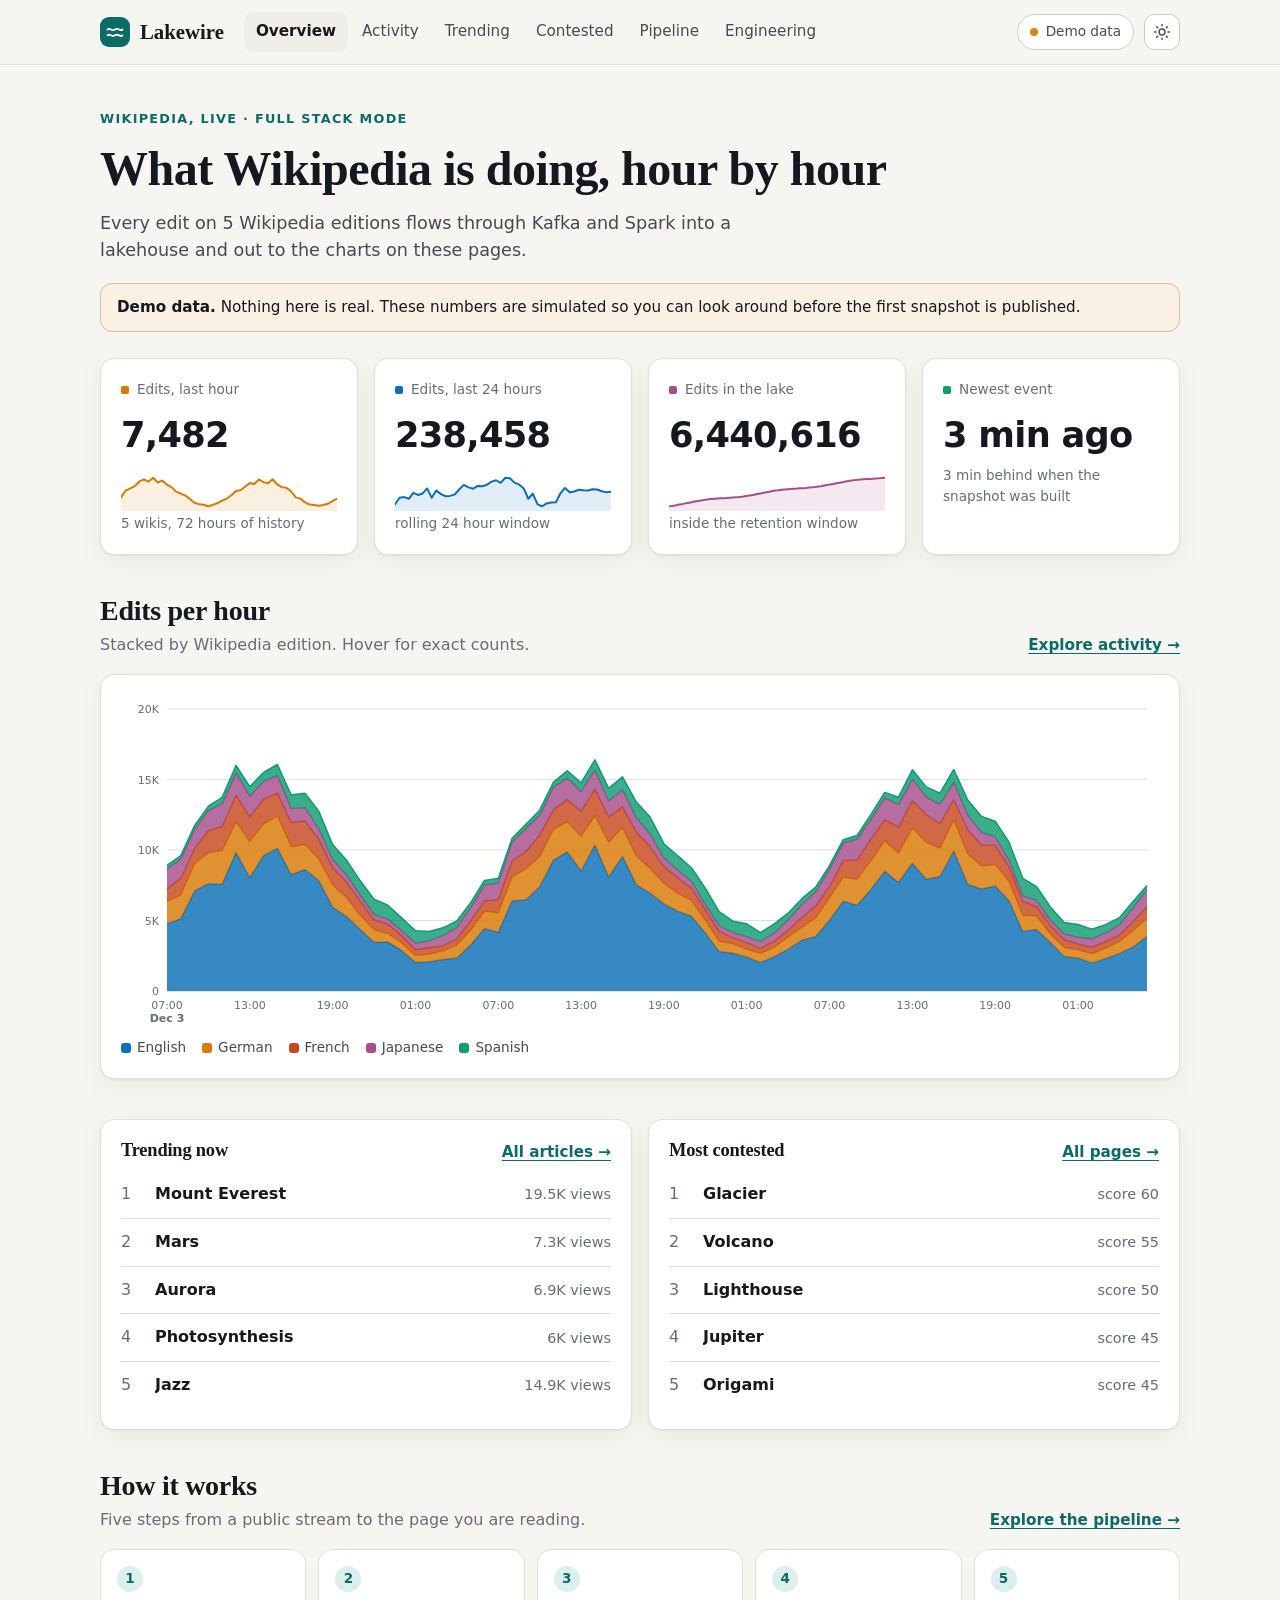
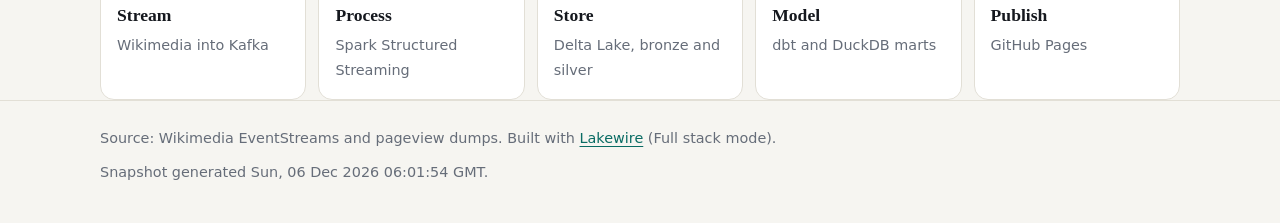
==== commit 875ef421: "Redesign the dashboard as six pages with a shared design system Split the single-page dashboard into" ====
--- a/site/index.html
+++ b/site/index.html
@@ -1,902 +1,70 @@
 <!doctype html>
-<html lang="en">
+<html lang="en" data-theme="light">
 <head>
 <meta charset="utf-8">
 <meta name="viewport" content="width=device-width, initial-scale=1">
-<meta name="color-scheme" content="dark">
-<meta name="description" content="Lakewire: a lakehouse pipeline that turns live Wikipedia activity into an interactive dashboard.">
-<title>Lakewire · live Wikipedia lakehouse</title>
-<link rel="icon" href="data:image/svg+xml,%3Csvg xmlns='http://www.w3.org/2000/svg' viewBox='0 0 32 32'%3E%3Crect width='32' height='32' rx='8' fill='%230b1118'/%3E%3Cpath d='M4 19c4-7 7-7 10 0s6 7 10 0 3-4 4-5' fill='none' stroke='%233DDBC0' stroke-width='3' stroke-linecap='round'/%3E%3C/svg%3E">
-<style>
-:root{
-  --bg:#06090e;--bg2:#0b1119;--card:rgba(255,255,255,.035);--card-h:rgba(255,255,255,.06);
-  --bd:rgba(255,255,255,.08);--bd2:rgba(255,255,255,.16);
-  --tx:#e8eef5;--mu:#8fa1b6;--dim:#5d6f84;
-  --teal:#3ddbc0;--amb:#ffb547;--blue:#8ab4ff;--vio:#c792ea;--red:#ff8a80;--grn:#8be28b;
-  --r:18px;--ease:cubic-bezier(.2,.8,.2,1);
-  --mono:ui-monospace,"SF Mono","Cascadia Code",Consolas,monospace;
-  color-scheme:dark;
-}
-*{box-sizing:border-box}
-html{scroll-behavior:smooth;scroll-padding-top:84px}
-body{margin:0;background:var(--bg);color:var(--tx);font:15px/1.55 Inter,ui-sans-serif,system-ui,-apple-system,"Segoe UI",Roboto,sans-serif;-webkit-font-smoothing:antialiased;overflow-x:hidden}
-button{font:inherit;color:inherit;cursor:pointer}
-a{color:var(--teal);text-decoration:none}
-a:hover{text-decoration:underline}
-:focus-visible{outline:2px solid var(--teal);outline-offset:2px;border-radius:6px}
-.sr{position:absolute;width:1px;height:1px;overflow:hidden;clip:rect(0 0 0 0);white-space:nowrap}
-.num{font-variant-numeric:tabular-nums}
-
-/* ambient background */
-.bg{position:fixed;inset:0;z-index:-1;overflow:hidden;background:radial-gradient(1200px 700px at 80% -10%,#0d2a30 0%,transparent 60%),radial-gradient(900px 600px at -10% 20%,#1a1633 0%,transparent 55%),var(--bg)}
-.bg::before{content:"";position:absolute;inset:-50%;background-image:linear-gradient(rgba(255,255,255,.035) 1px,transparent 1px),linear-gradient(90deg,rgba(255,255,255,.035) 1px,transparent 1px);background-size:56px 56px;transform:perspective(900px) rotateX(58deg) translateY(-12%);mask-image:radial-gradient(closest-side,#000 10%,transparent 75%);animation:drift 40s linear infinite}
-.bg i{position:absolute;border-radius:50%;filter:blur(90px);opacity:.28;animation:float 22s ease-in-out infinite}
-.bg i:nth-child(1){width:420px;height:420px;background:var(--teal);left:62%;top:-120px}
-.bg i:nth-child(2){width:360px;height:360px;background:var(--vio);left:-90px;top:38%;animation-delay:-8s}
-.bg i:nth-child(3){width:300px;height:300px;background:var(--amb);left:70%;top:72%;animation-delay:-14s;opacity:.14}
-@keyframes drift{to{background-position:0 56px}}
-@keyframes float{50%{transform:translate(40px,-30px) scale(1.12)}}
-#progress{position:fixed;top:0;left:0;height:2px;width:100%;transform-origin:0 50%;transform:scaleX(0);background:linear-gradient(90deg,var(--teal),var(--blue),var(--vio));z-index:60}
-
-/* top bar */
-header.top{position:sticky;top:0;z-index:50;backdrop-filter:blur(16px) saturate(1.4);background:rgba(6,9,14,.68);border-bottom:1px solid var(--bd)}
-.top-in{max-width:1240px;margin:0 auto;padding:12px 24px;display:flex;align-items:center;gap:20px}
-.brand{display:flex;align-items:center;gap:10px;font-weight:700;letter-spacing:-.01em;font-size:18px;color:var(--tx)}
-.brand:hover{text-decoration:none}
-.brand svg{width:30px;height:30px}
-nav.links{display:flex;gap:4px;margin-left:12px}
-nav.links a{color:var(--mu);padding:7px 12px;border-radius:999px;font-size:14px;transition:.2s}
-nav.links a:hover{color:var(--tx);background:var(--card);text-decoration:none}
-nav.links a.on{color:var(--tx);background:var(--card-h)}
-.spacer{flex:1}
-.pill{display:inline-flex;align-items:center;gap:8px;padding:6px 12px;border-radius:999px;border:1px solid var(--bd);background:var(--card);font-size:13px;color:var(--mu);white-space:nowrap}
-.dot{width:8px;height:8px;border-radius:50%;background:var(--dim);position:relative}
-.pill[data-s=live] .dot{background:var(--teal);box-shadow:0 0 12px var(--teal)}
-.pill[data-s=live] .dot::after{content:"";position:absolute;inset:-5px;border-radius:50%;border:1px solid var(--teal);animation:ping 2s ease-out infinite}
-.pill[data-s=stale] .dot{background:var(--red);box-shadow:0 0 12px var(--red)}
-.pill[data-s=demo] .dot{background:var(--amb);box-shadow:0 0 12px var(--amb)}
-.pill b{color:var(--tx);font-weight:600}
-@keyframes ping{from{transform:scale(.6);opacity:1}to{transform:scale(1.8);opacity:0}}
-.icon-btn{width:36px;height:36px;border-radius:50%;border:1px solid var(--bd);background:var(--card);display:grid;place-items:center;transition:.2s}
-.icon-btn:hover{background:var(--card-h);border-color:var(--bd2)}
-.icon-btn svg{width:17px;height:17px}
-.icon-btn.spin svg{animation:spin .8s linear}
-@keyframes spin{to{transform:rotate(360deg)}}
-
-main{max-width:1240px;margin:0 auto;padding:0 24px 40px}
-section{padding-top:56px}
-.eyebrow{font-family:var(--mono);font-size:12px;letter-spacing:.14em;text-transform:uppercase;color:var(--teal)}
-h2{font-size:clamp(24px,3.4vw,34px);margin:6px 0 6px;letter-spacing:-.02em;line-height:1.15}
-.lede{color:var(--mu);max-width:720px;margin:0 0 24px}
-
-/* hero */
-.hero{padding-top:56px}
-h1{font-size:clamp(40px,7vw,84px);line-height:1;letter-spacing:-.04em;margin:14px 0 18px;font-weight:800}
-h1 span{background:linear-gradient(95deg,var(--teal) 10%,var(--blue) 55%,var(--vio));-webkit-background-clip:text;background-clip:text;color:transparent;background-size:200% 100%;animation:shine 9s ease-in-out infinite alternate}
-@keyframes shine{to{background-position:100% 0}}
-.hero p.lede{font-size:18px;max-width:760px}
-.chips{display:flex;flex-wrap:wrap;gap:8px;margin-top:18px}
-.tag{font-family:var(--mono);font-size:12px;padding:5px 10px;border-radius:8px;border:1px solid var(--bd);background:var(--card);color:var(--mu)}
-.notice{display:none;margin:22px 0 0;padding:13px 16px;border-radius:14px;border:1px solid;font-size:14px;gap:12px;align-items:flex-start}
-.notice.show{display:flex}
-.notice.warn{border-color:rgba(255,138,128,.4);background:rgba(255,138,128,.08);color:#ffb3ac}
-.notice.demo{border-color:rgba(255,181,71,.4);background:rgba(255,181,71,.08);color:#ffd08a}
-.notice b{color:inherit}
-
-/* cards */
-.card{position:relative;background:var(--card);border:1px solid var(--bd);border-radius:var(--r);padding:22px;overflow:hidden;transition:border-color .3s,background .3s}
-.card::before{content:"";position:absolute;inset:0;background:radial-gradient(420px circle at var(--mx,50%) var(--my,0%),rgba(61,219,192,.11),transparent 45%);opacity:0;transition:opacity .3s;pointer-events:none}
-.card:hover{border-color:var(--bd2)}
-.card:hover::before{opacity:1}
-.card h3{margin:0 0 4px;font-size:16px;letter-spacing:-.01em}
-.card .sub{margin:0 0 16px;color:var(--mu);font-size:13px}
-.grid{display:grid;gap:16px}
-.kpis{grid-template-columns:repeat(4,1fr);margin-top:30px}
-.kpi .l{font-size:13px;color:var(--mu);display:flex;align-items:center;gap:8px}
-.kpi .k{font-size:clamp(28px,3.2vw,40px);font-weight:700;letter-spacing:-.03em;line-height:1.1;margin:10px 0 12px}
-.kpi svg.sp{width:100%;height:46px;display:block}
-.ecg{stroke-dasharray:.3 .7;animation:ecg 2.4s linear infinite;filter:drop-shadow(0 0 4px #3ddbc0)}
-@keyframes ecg{from{stroke-dashoffset:1}to{stroke-dashoffset:0}}
-.kpi .foot{font-size:12px;color:var(--dim);margin-top:6px;font-family:var(--mono)}
-.two{grid-template-columns:minmax(0,2fr) minmax(0,1fr)}
-
-/* controls */
-.bar{display:flex;flex-wrap:wrap;align-items:center;gap:10px;margin-bottom:14px}
-.seg{display:inline-flex;padding:3px;border-radius:999px;border:1px solid var(--bd);background:rgba(0,0,0,.25)}
-.seg button{border:0;background:transparent;color:var(--mu);padding:6px 14px;border-radius:999px;font-size:13px;transition:.2s}
-.seg button[aria-pressed=true]{background:var(--card-h);color:var(--tx);box-shadow:inset 0 0 0 1px var(--bd2)}
-.wchip{display:inline-flex;align-items:center;gap:7px;padding:5px 12px 5px 9px;border-radius:999px;border:1px solid var(--bd);background:transparent;color:var(--mu);font-size:13px;transition:.2s}
-.wchip i{width:9px;height:9px;border-radius:50%;background:var(--c);transition:.2s}
-.wchip[aria-pressed=false]{opacity:.5}
-.wchip[aria-pressed=false] i{background:transparent;box-shadow:inset 0 0 0 1.5px var(--c)}
-.wchip[aria-pressed=true]{color:var(--tx);border-color:var(--c);background:color-mix(in srgb,var(--c) 10%,transparent)}
-.wchip:hover{opacity:1}
-
-/* chart */
-#chart{position:relative;height:330px}
-#chart svg{width:100%;height:100%;display:block;overflow:visible}
-#chart text{fill:var(--dim);font-size:11px;font-family:var(--mono)}
-.gl{stroke:rgba(255,255,255,.06);stroke-width:1}
-.bar-r{transform-box:fill-box;transform-origin:50% 100%;animation:grow .7s var(--ease) both;animation-delay:calc(var(--i)*9ms)}
-@keyframes grow{from{transform:scaleY(0)}}
-.line{fill:none;stroke-width:2.2;stroke-linecap:round;stroke-linejoin:round;stroke-dasharray:1;stroke-dashoffset:0;animation:draw 1.2s var(--ease) both}
-@keyframes draw{from{stroke-dashoffset:1}}
-.noanim .bar-r,.noanim .line{animation:none}
-.tip{position:fixed;z-index:100;pointer-events:none;min-width:150px;padding:10px 12px;border-radius:12px;background:rgba(10,15,22,.94);border:1px solid var(--bd2);backdrop-filter:blur(10px);font-size:12.5px;box-shadow:0 12px 40px rgba(0,0,0,.5);opacity:0;transform:translateY(4px);transition:opacity .12s,transform .12s}
-.tip.on{opacity:1;transform:none}
-.tip .th{color:var(--mu);font-family:var(--mono);font-size:11.5px;margin-bottom:6px}
-.tip .tr{display:flex;align-items:center;gap:8px;justify-content:space-between;padding:1px 0}
-.tip .tr span{display:inline-flex;align-items:center;gap:7px;color:var(--mu)}
-.tip .tr i{width:8px;height:8px;border-radius:2px;background:var(--c)}
-.tip .tr b{font-variant-numeric:tabular-nums}
-
-/* donut + wiki list */
-.donut{display:grid;place-items:center;position:relative;margin:0 auto 14px;width:170px;height:170px}
-.donut svg{width:100%;height:100%;transform:rotate(-90deg)}
-.donut circle{fill:none;stroke-width:16;transition:stroke-dasharray .8s var(--ease),stroke-dashoffset .8s var(--ease)}
-.donut .mid{position:absolute;text-align:center;line-height:1.1}
-.donut .mid b{font-size:30px;letter-spacing:-.03em}
-.donut .mid span{display:block;font-size:11.5px;color:var(--mu);margin-top:3px}
-.leg{display:flex;justify-content:center;gap:18px;font-size:13px;color:var(--mu);margin-bottom:16px}
-.leg i{display:inline-block;width:9px;height:9px;border-radius:2px;margin-right:6px}
-.wl{display:flex;flex-direction:column;gap:6px}
-.wrow{display:grid;grid-template-columns:78px 1fr auto;align-items:center;gap:10px;padding:6px 8px;border-radius:10px;border:0;background:transparent;text-align:left;transition:.2s}
-.wrow:hover{background:var(--card-h)}
-.wrow[aria-pressed=false]{opacity:.4}
-.wrow .nm{display:flex;align-items:center;gap:8px;font-size:13px}
-.wrow .nm i{width:8px;height:8px;border-radius:50%;background:var(--c)}
-.wrow .tr{height:6px;border-radius:99px;background:rgba(255,255,255,.07);overflow:hidden}
-.wrow .tr b{display:block;height:100%;border-radius:99px;background:var(--c);transition:width .8s var(--ease)}
-.wrow .v{font-size:12px;color:var(--mu);min-width:64px;text-align:right}
-
-/* heatmap */
-.hm{display:grid;gap:3px;align-items:center}
-.hm .rl{font-size:12px;color:var(--mu);padding-right:8px;white-space:nowrap}
-.hm .c{height:22px;border-radius:4px;background:rgba(255,255,255,.04);transition:transform .15s,box-shadow .15s}
-.hm .c:hover{transform:scale(1.35);box-shadow:0 0 0 1px var(--tx);position:relative;z-index:2}
-
-/* tables */
-.tools{display:flex;gap:10px;flex-wrap:wrap;align-items:center;margin-bottom:12px}
-.search{flex:1 1 220px;max-width:340px;display:flex;align-items:center;gap:8px;padding:8px 12px;border-radius:12px;border:1px solid var(--bd);background:rgba(0,0,0,.25);transition:.2s}
-.search:focus-within{border-color:var(--teal)}
-.search input{all:unset;flex:1;font-size:14px;min-width:0}
-.search input::placeholder{color:var(--dim)}
-.search kbd{font-family:var(--mono);font-size:11px;color:var(--dim);border:1px solid var(--bd);border-radius:5px;padding:0 6px}
-.scroll{overflow-x:auto}
-table{width:100%;border-collapse:collapse;font-size:14px}
-th{font-size:11.5px;letter-spacing:.09em;text-transform:uppercase;color:var(--dim);font-weight:600;text-align:left;padding:8px 10px;white-space:nowrap}
-th button{all:unset;cursor:pointer;display:inline-flex;gap:5px;align-items:center}
-th button:hover{color:var(--tx)}
-th button:focus-visible{outline:2px solid var(--teal);border-radius:4px}
-th[aria-sort=ascending] button::after{content:"▲";font-size:8px;color:var(--teal)}
-th[aria-sort=descending] button::after{content:"▼";font-size:8px;color:var(--teal)}
-td{padding:11px 10px;border-top:1px solid var(--bd);vertical-align:middle}
-tr.r{transition:background .2s;animation:rowin .5s var(--ease) both;animation-delay:calc(var(--i)*22ms)}
-@keyframes rowin{from{opacity:0;transform:translateY(8px)}}
-tr.r:hover{background:var(--card)}
-th.n,td.n{text-align:right;font-variant-numeric:tabular-nums}
-.rank{color:var(--dim);font-family:var(--mono);font-size:12px;width:34px}
-.title a{color:var(--tx);font-weight:500}
-.title a:hover{color:var(--teal)}
-.meter{height:5px;border-radius:99px;background:rgba(255,255,255,.07);margin-top:7px;overflow:hidden}
-.meter b{display:block;height:100%;border-radius:99px;background:linear-gradient(90deg,var(--teal),var(--blue));transform-origin:0 50%;animation:mgrow .9s var(--ease) both;animation-delay:calc(var(--i)*22ms + 150ms)}
-.meter.am b{background:linear-gradient(90deg,var(--amb),var(--red))}
-@keyframes mgrow{from{transform:scaleX(0)}}
-.badge{display:inline-block;padding:2px 9px;border-radius:99px;font-size:12px;font-weight:600;font-variant-numeric:tabular-nums}
-.b-hot{background:rgba(255,181,71,.14);color:var(--amb)}
-.b-up{background:rgba(61,219,192,.13);color:var(--teal)}
-.b-dn{background:rgba(255,138,128,.12);color:var(--red)}
-.b-na{background:rgba(255,255,255,.06);color:var(--mu)}
-.wb{font-family:var(--mono);font-size:11.5px;padding:2px 8px;border-radius:6px;background:rgba(138,180,255,.12);color:var(--blue)}
-.empty{padding:30px;text-align:center;color:var(--mu)}
-tr.detail td{background:rgba(0,0,0,.22);color:var(--mu);font-size:13px;padding:12px 16px}
-tr.r.exp{background:var(--card)}
-
-/* spotlight */
-.spot{grid-template-columns:repeat(3,1fr);margin-bottom:16px}
-.sp-c{display:flex;gap:16px;align-items:center}
-.ring{--p:0;width:74px;height:74px;border-radius:50%;flex:none;display:grid;place-items:center;background:conic-gradient(var(--teal) calc(var(--p)*1%),rgba(255,255,255,.08) 0);transition:--p 1s;position:relative}
-.ring::before{content:"";position:absolute;inset:7px;border-radius:50%;background:#0c121a}
-.ring b{position:relative;font-family:var(--mono);font-size:20px}
-.sp-c .t{font-weight:600;font-size:16px;line-height:1.25;color:var(--tx);word-break:break-word}
-.sp-c .m{color:var(--mu);font-size:13px;margin-top:4px}
-
-/* pipeline */
-.pipe{padding:10px;overflow-x:auto}
-.pipe svg{min-width:860px;width:100%;display:block}
-.pn{cursor:pointer}
-.pn rect.bx{fill:#0e151e;stroke:rgba(255,255,255,.14);stroke-width:1.2;transition:.25s}
-.pn:hover rect.bx,.pn:focus-visible rect.bx{stroke:var(--c);fill:color-mix(in srgb,var(--c) 10%,#0e151e)}
-.pn.sel rect.bx{stroke:var(--c);stroke-width:2;fill:color-mix(in srgb,var(--c) 16%,#0e151e);filter:drop-shadow(0 0 14px color-mix(in srgb,var(--c) 55%,transparent))}
-.pn text{fill:var(--tx);font-size:14px;font-weight:600}
-.pn text.s{fill:var(--mu);font-size:11.5px;font-weight:400;font-family:var(--mono)}
-.pn:focus-visible{outline:none}
-.pl{fill:none;stroke:rgba(255,255,255,.16);stroke-width:1.6}
-.pl.fl{stroke-dasharray:5 7;animation:dash 1.1s linear infinite}
-.pl.dl{stroke:rgba(255,138,128,.45)}
-@keyframes dash{to{stroke-dashoffset:-12}}
-.lane{fill:var(--dim);font-size:11px;letter-spacing:.14em;font-family:var(--mono)}
-.particle{fill:var(--teal);filter:drop-shadow(0 0 5px var(--teal))}
-.particle.bad{fill:var(--red);filter:drop-shadow(0 0 5px var(--red))}
-.particle.am{fill:var(--amb);filter:drop-shadow(0 0 5px var(--amb))}
-#pd{margin-top:14px;display:grid;grid-template-columns:minmax(0,1.3fr) minmax(0,1fr);gap:20px;align-items:start}
-#pd h3{font-size:20px;margin:6px 0 8px}
-#pd p{margin:0 0 10px;color:var(--mu)}
-#pd .dec{border-left:2px solid var(--c);padding:6px 0 6px 14px;color:var(--tx);background:linear-gradient(90deg,color-mix(in srgb,var(--c) 8%,transparent),transparent)}
-#pd .dec small{display:block;font-family:var(--mono);color:var(--c);letter-spacing:.1em;text-transform:uppercase;font-size:11px;margin-bottom:2px}
-#pd .stack{display:flex;flex-wrap:wrap;gap:6px;margin-top:6px}
-
-/* highlights */
-.hl{grid-template-columns:repeat(3,1fr)}
-.hl .card .no{font-family:var(--mono);color:var(--teal);font-size:12px;letter-spacing:.1em}
-.hl .card h3{margin:8px 0 6px;font-size:17px}
-.hl .card p{margin:0;color:var(--mu);font-size:14px}
-.stats{display:flex;flex-wrap:wrap;gap:10px 34px;margin:26px 0 0;padding:18px 24px;border-radius:var(--r);border:1px solid var(--bd);background:var(--card)}
-.stats div{display:flex;flex-direction:column}
-.stats b{font-size:28px;letter-spacing:-.03em}
-.stats span{font-size:12.5px;color:var(--mu)}
-
-footer{max-width:1240px;margin:0 auto;padding:30px 24px 50px;color:var(--dim);font-size:13px;border-top:1px solid var(--bd)}
-footer a{color:var(--mu)}
-
-.reveal{opacity:0;transform:translateY(22px);transition:opacity .8s var(--ease),transform .8s var(--ease)}
-.reveal.in{opacity:1;transform:none}
-.skel{display:inline-block;width:5ch;height:.8em;border-radius:6px;background:linear-gradient(90deg,rgba(255,255,255,.05),rgba(255,255,255,.12),rgba(255,255,255,.05));background-size:200% 100%;animation:sk 1.2s linear infinite}
-@keyframes sk{to{background-position:-200% 0}}
-
-@media (max-width:1000px){
-  .kpis{grid-template-columns:repeat(2,1fr)}
-  .two,#pd{grid-template-columns:1fr}
-  .spot,.hl{grid-template-columns:1fr}
-  nav.links{display:none}
-}
-@media (max-width:560px){
-  .top-in,main,footer{padding-left:16px;padding-right:16px}
-  .pill .long{display:none}
-  .kpis{grid-template-columns:1fr}
-  .hide-s{display:none}
-}
-@media (prefers-reduced-motion:reduce){
-  *,*::before,*::after{animation:none!important;transition:none!important;scroll-behavior:auto!important}
-  .reveal{opacity:1;transform:none}
-  .particle{display:none}
-}
-body:not([data-mode-ready]) [data-mode-text]{visibility:hidden}
-</style>
+<title>Overview · Lakewire</title>
+<meta name="description" content="A live look at Wikipedia's edit stream, built as a lakehouse that runs without a server.">
+<link rel="icon" href="data:image/svg+xml,%3Csvg xmlns='http://www.w3.org/2000/svg' viewBox='0 0 32 32'%3E%3Crect width='32' height='32' rx='8' fill='%230a6c64'/%3E%3Cpath d='M5 13c4-4 7 4 11 0s7 4 11 0M5 20c4-4 7 4 11 0s7 4 11 0' fill='none' stroke='white' stroke-width='2.4' stroke-linecap='round'/%3E%3C/svg%3E">
+<script>try{var t=localStorage.getItem('lw-theme');document.documentElement.dataset.theme=t||(matchMedia('(prefers-color-scheme: dark)').matches?'dark':'light')}catch(e){document.documentElement.dataset.theme='light'}</script>
+<link rel="stylesheet" href="assets/styles.css">
 </head>
 <body>
-<div class="bg" aria-hidden="true"><i></i><i></i><i></i></div>
-<div id="progress" aria-hidden="true"></div>
-
+<a class="sr" href="#main">Skip to content</a>
 <header class="top">
-  <div class="top-in">
-    <a class="brand" href="#top" aria-label="Lakewire home">
-      <svg viewBox="0 0 32 32" aria-hidden="true"><rect width="32" height="32" rx="9" fill="#0d1620" stroke="rgba(255,255,255,.14)"/><path d="M4 15c4-6 7-6 10 0s6 6 10 0 3-3 4-4" fill="none" stroke="#3ddbc0" stroke-width="2.6" stroke-linecap="round"/><path d="M4 23c4-6 7-6 10 0s6 6 10 0 3-3 4-4" fill="none" stroke="#8ab4ff" stroke-width="2.6" stroke-linecap="round" opacity=".7"/></svg>
-      Lakewire
-    </a>
-    <nav class="links" aria-label="Sections">
-      <a href="#overview">Overview</a><a href="#activity">Activity</a><a href="#trending">Trending</a><a href="#contested">Contested</a><a href="#pipeline">Pipeline</a><a href="#about">Engineering</a>
-    </nav>
-    <div class="spacer"></div>
-    <div class="pill" id="status" data-s="load" role="status"><span class="dot"></span><span id="status-t">Loading…</span></div>
-    <button class="icon-btn" id="refresh" title="Reload data" aria-label="Reload data"><svg viewBox="0 0 24 24" fill="none" stroke="currentColor" stroke-width="2" stroke-linecap="round" stroke-linejoin="round"><path d="M21 12a9 9 0 1 1-3-6.7L21 8"/><path d="M21 3v5h-5"/></svg></button>
+  <div class="wrap bar">
+    <a class="brand" href="index.html"><span class="logo"><svg viewBox="0 0 24 24" aria-hidden="true"><path d="M3 9c3-3 5 3 9 0s6 3 9 0M3 16c3-3 5 3 9 0s6 3 9 0"/></svg></span>Lakewire</a>
+    <nav class="nav" aria-label="Pages"><a href="index.html" aria-current="page">Overview</a><a href="activity.html">Activity</a><a href="trending.html">Trending</a><a href="contested.html">Contested</a><a href="pipeline.html">Pipeline</a><a href="engineering.html">Engineering</a></nav>
+    <div class="actions">
+      <span class="pill" id="status" data-s="load" role="status"><i class="dot"></i><span id="status-t">Loading</span></span>
+      <button class="icon-btn" id="theme" type="button" aria-label="Switch between light and dark theme"><svg class="sun" viewBox="0 0 24 24" aria-hidden="true"><circle cx="12" cy="12" r="4"/><path d="M12 2v2M12 20v2M4.9 4.9l1.4 1.4M17.7 17.7l1.4 1.4M2 12h2M20 12h2M4.9 19.1l1.4-1.4M17.7 6.3l1.4-1.4"/></svg><svg class="moon" viewBox="0 0 24 24" aria-hidden="true"><path d="M20 14.5A8.5 8.5 0 0 1 9.5 4 8.5 8.5 0 1 0 20 14.5Z"/></svg></button>
+    </div>
   </div>
 </header>
+<main id="main" class="wrap">
+  <div class="page-head">
+    <div class="eyebrow">Wikipedia, live · <span data-mode-label>Lite</span> mode</div>
+    <h1>What Wikipedia is doing, hour by hour</h1>
+    <p class="lede" id="hero-lede">Loading the latest snapshot.</p>
+  <div class="notice demo" id="n-demo" role="note"><span><b>Demo data.</b> Nothing here is real. These numbers are simulated so you can look around before the first snapshot is published.</span></div>
+  <div class="notice warn" id="n-stale" role="alert"><span id="n-stale-t"></span></div>
+  </div>
+  <div class="grid cols-4">
+    <div class="card kpi"><div class="label"><i style="--c:var(--w2)"></i>Edits, last hour</div><div class="value" id="k-hour"><span class="skel"></span></div><div class="spark" id="sp-hour"></div><div class="foot" id="f-hour"></div></div>
+    <div class="card kpi"><div class="label"><i style="--c:var(--w1)"></i>Edits, last 24 hours</div><div class="value" id="k-day"><span class="skel"></span></div><div class="spark" id="sp-day"></div><div class="foot" id="f-day"></div></div>
+    <div class="card kpi"><div class="label"><i style="--c:var(--w5)"></i>Edits in the lake</div><div class="value" id="k-total"><span class="skel"></span></div><div class="spark" id="sp-total"></div><div class="foot" id="f-total"></div></div>
+    <div class="card kpi"><div class="label"><i style="--c:var(--w3)"></i>Newest event</div><div class="value" id="k-latest"><span class="skel"></span></div><div class="foot" id="f-latest"></div></div>
+  </div>
 
-<main id="top">
-  <section class="hero" id="overview">
-    <div class="eyebrow" id="hero-eyebrow" data-mode-text>Kafka · Spark · Delta Lake · dbt · Airflow</div>
-    <h1 data-mode-text>Wikipedia, <span id="hero-verb">streamed live</span><br>into a lakehouse.</h1>
-    <p class="lede" id="hero-lede" data-mode-text>Every edit on <span id="hero-wikis">five Wikipedia editions</span> flows through a streaming pipeline with a data contract, a dead-letter queue and effectively-once guarantees, then lands in Gold marts that power this dashboard.</p>
-    <div class="chips" id="hero-chips" data-mode-text><span class="tag">Wikimedia EventStreams</span><span class="tag">effectively-once</span><span class="tag">medallion architecture</span></div>
-    <div class="notice demo" id="n-demo" role="note"><span><b>Demo data.</b> No published pipeline snapshot was found, so this page is showing simulated numbers to demonstrate the dashboard. Nothing below is real Wikipedia activity.</span></div>
-    <div class="notice warn" id="n-stale" role="alert"><span id="n-stale-t"></span></div>
-
-    <div class="grid kpis">
-      <div class="card kpi reveal"><div class="l"><span class="dot" style="background:var(--teal)"></span>Latest event processed</div><div class="k num" id="k-last"><span class="skel"></span></div><svg class="sp" id="sp-last" viewBox="0 0 200 46" preserveAspectRatio="none" aria-hidden="true"><path class="ecg" pathLength="1" d="M0 28H48L56 28L62 10L70 40L77 20L82 28H128L136 28L142 10L150 40L157 20L162 28H200" fill="none" stroke="#3ddbc0" stroke-width="1.8" stroke-linejoin="round" vector-effect="non-scaling-stroke"/></svg><div class="foot" id="f-last"></div></div>
-      <div class="card kpi reveal"><div class="l"><span class="dot" style="background:var(--amb)"></span>Edits in the last hour</div><div class="k num" id="k-hour"><span class="skel"></span></div><svg class="sp" id="sp-hour" viewBox="0 0 200 46" preserveAspectRatio="none" aria-hidden="true"></svg><div class="foot" id="f-hour"></div></div>
-      <div class="card kpi reveal"><div class="l"><span class="dot" style="background:var(--blue)"></span>Edits in the last 24 h</div><div class="k num" id="k-day"><span class="skel"></span></div><svg class="sp" id="sp-day" viewBox="0 0 200 46" preserveAspectRatio="none" aria-hidden="true"></svg><div class="foot" id="f-day"></div></div>
-      <div class="card kpi reveal"><div class="l"><span class="dot" style="background:var(--vio)"></span>Edits in the lakehouse</div><div class="k num" id="k-total"><span class="skel"></span></div><svg class="sp" id="sp-total" viewBox="0 0 200 46" preserveAspectRatio="none" aria-hidden="true"></svg><div class="foot" id="f-total"></div></div>
+  <section class="section">
+    <div class="section-head"><div><h2>Edits per hour</h2><p>Stacked by Wikipedia edition. Hover for exact counts.</p></div><a class="more" href="activity.html">Explore activity →</a></div>
+    <div class="card reveal">
+      <div class="chart" id="chart"></div>
+      <div id="legend"></div>
+      <div id="collecting"></div>
     </div>
   </section>
 
-  <section id="activity">
-    <div class="eyebrow">01 · Silver edits → bot_vs_human mart</div>
-    <h2>Who is editing?</h2>
-    <p class="lede">Hourly edit volume and bot share per wiki (all times UTC). Toggle wikis, switch the metric, and hover for exact numbers.</p>
-    <div class="grid two">
-      <div class="card reveal">
-        <div class="bar">
-          <div class="seg" role="group" aria-label="Metric"><button data-m="volume" aria-pressed="true">Volume</button><button data-m="share" aria-pressed="false">Bot share</button></div>
-          <div class="seg" role="group" aria-label="Time range"><button data-r="24" aria-pressed="false">24 h</button><button data-r="48" aria-pressed="false">48 h</button><button data-r="72" aria-pressed="true">72 h</button></div>
-        </div>
-        <div class="bar" id="chips" role="group" aria-label="Wikis"></div>
-        <div id="chart" role="img" aria-label="Hourly edits chart"></div>
-        <p class="sr" id="chart-sum"></p>
-      </div>
-      <div class="card reveal">
-        <h3>Humans vs bots</h3>
-        <p class="sub" id="donut-sub">Selected wikis, selected range</p>
-        <div class="donut"><svg viewBox="0 0 120 120" aria-hidden="true"><circle cx="60" cy="60" r="48" stroke="rgba(255,255,255,.07)"/><circle id="d-h" cx="60" cy="60" r="48" stroke="var(--teal)" stroke-dasharray="0 302" stroke-linecap="butt"/><circle id="d-b" cx="60" cy="60" r="48" stroke="var(--amb)" stroke-dasharray="0 302"/></svg><div class="mid"><b class="num" id="d-pct">–</b><span>bot edits</span></div></div>
-        <div class="leg"><span><i style="background:var(--teal)"></i>Human <b class="num" id="d-hv"></b></span><span><i style="background:var(--amb)"></i>Bot <b class="num" id="d-bv"></b></span></div>
-        <div class="wl" id="wl"></div>
-      </div>
-    </div>
-    <div class="card reveal" style="margin-top:16px">
-      <h3>Edit intensity by hour</h3>
-      <p class="sub">Each cell is one wiki-hour, shaded relative to that wiki's own busiest hour.</p>
-      <div class="scroll"><div class="hm" id="hm" style="min-width:560px"></div></div>
+  <section class="section">
+    <div class="grid cols-2">
+      <div class="card reveal"><div class="section-head" style="margin-bottom:6px"><h3>Trending now</h3><a class="more" href="trending.html">All articles →</a></div><ul class="mini" id="mini-trend"></ul></div>
+      <div class="card reveal"><div class="section-head" style="margin-bottom:6px"><h3>Most contested</h3><a class="more" href="contested.html">All pages →</a></div><ul class="mini" id="mini-conf"></ul></div>
     </div>
   </section>
 
-  <section id="trending">
-    <div class="eyebrow">02 · Pageview dumps + edits → trending mart</div>
-    <h2>What is the world reading?</h2>
-    <p class="lede" id="trend-lede">Top English Wikipedia articles ranked by trend score: log of views, scaled by growth against the same hour the day before.</p>
-    <div class="grid spot" id="spot"></div>
-    <div class="card reveal">
-      <div class="tools">
-        <label class="search"><svg width="15" height="15" viewBox="0 0 24 24" fill="none" stroke="currentColor" stroke-width="2" stroke-linecap="round" aria-hidden="true"><circle cx="11" cy="11" r="7"/><path d="m20 20-3.5-3.5"/></svg><input id="q" type="search" placeholder="Filter articles" autocomplete="off" aria-label="Filter articles"><kbd>/</kbd></label>
-        <span class="tag" id="trend-count"></span>
-      </div>
-      <div class="scroll"><table id="trend"><thead><tr>
-        <th class="rank" scope="col">#</th>
-        <th scope="col" data-k="page_title"><button>Article</button></th>
-        <th class="n" scope="col" data-k="views"><button>Views</button></th>
-        <th class="n hide-s" scope="col" data-k="growth_vs_prev_day"><button>vs prev day</button></th>
-        <th class="n hide-s" scope="col" data-k="edits_1h"><button>Edits</button></th>
-        <th class="n" scope="col" data-k="trend_score"><button>Score</button></th>
-      </tr></thead><tbody></tbody></table></div>
-    </div>
-  </section>
-
-  <section id="contested">
-    <div class="eyebrow">03 · Silver edits → edit_conflict_signals mart</div>
-    <h2>Where are editors clashing?</h2>
-    <p class="lede">A heuristic signal, not a verdict on any editor or article. A page is flagged when different editors alternate within ten minutes at least three times in a day. Click a row for the arithmetic.</p>
-    <div class="card reveal"><div class="scroll"><table id="conf"><thead><tr>
-      <th scope="col" data-k="wiki"><button>Wiki</button></th>
-      <th scope="col" data-k="title"><button>Page</button></th>
-      <th class="n hide-s" scope="col" data-k="event_date"><button>Date</button></th>
-      <th class="n" scope="col" data-k="edits"><button>Edits</button></th>
-      <th class="n" scope="col" data-k="distinct_editors"><button>Editors</button></th>
-      <th class="n" scope="col" data-k="rapid_alternations"><button>Reversals</button></th>
-      <th scope="col" data-k="conflict_score" style="min-width:150px"><button>Score</button></th>
-    </tr></thead><tbody></tbody></table></div></div>
-  </section>
-
-  <section id="pipeline">
-    <div class="eyebrow">04 · How it works</div>
-    <h2>Explore the pipeline</h2>
-    <p class="lede">Click any stage to see what it does and the design decision behind it. Moving dots are illustrative, not live traffic.</p>
-    <div class="card pipe reveal">
-      <svg id="pipesvg" viewBox="0 0 1090 470" role="group" aria-label="Pipeline architecture diagram"></svg>
-    </div>
-    <div class="card reveal" id="pd" style="margin-top:16px"></div>
-  </section>
-
-  <section id="about">
-    <div class="eyebrow">05 · Engineering</div>
-    <h2>Built to survive production habits</h2>
-    <p class="lede">The interesting part is not the charts. It is the guarantees underneath them.</p>
-    <div class="grid hl" id="hl"></div>
-    <div class="stats reveal" id="stats" data-mode-text></div>
+  <section class="section">
+    <div class="section-head"><div><h2>How it works</h2><p>Five steps from a public stream to the page you are reading.</p></div><a class="more" href="pipeline.html">Explore the pipeline →</a></div>
+    <div class="steps reveal" id="steps"></div>
   </section>
 </main>
-
-<footer>
-  Source: Wikimedia EventStreams and pageview dumps. Built with Lakewire<span id="repo"></span>. <span id="gen"></span>
+<footer class="site-foot">
+  <div class="wrap">
+    <span>Source: Wikimedia EventStreams and pageview dumps. Built with <a id="repo-link" href="https://github.com/Mukesh7522/Lakewire">Lakewire</a> (<span data-mode-label>full stack</span> mode).</span>
+    <span id="foot-gen"></span>
+  </div>
 </footer>
-<div class="tip" id="tip" role="presentation"></div>
-
-<script>
-'use strict';
-/* ====== config ====== */
-const REPO_URL = 'https://github.com/Mukesh7522/Lakewire';
-const WIKI_NAMES = {enwiki:'English',dewiki:'German',frwiki:'French',eswiki:'Spanish',jawiki:'Japanese'};
-const WIKI_COLORS = ['#3ddbc0','#ffb547','#8ab4ff','#c792ea','#ff8fa3','#8be28b','#ffd166'];
-const STALE_PIPELINE_S = 1800;     // matches the freshness banner promise
-const STALE_SNAPSHOT_S = 3 * 3600; // published hourly; allows for scheduling delays
-
-/* ====== helpers ====== */
-const $ = (s, r = document) => r.querySelector(s);
-const $$ = (s, r = document) => [...r.querySelectorAll(s)];
-const esc = s => String(s).replace(/[&<>"']/g, c => ({'&':'&amp;','<':'&lt;','>':'&gt;','"':'&quot;',"'":'&#39;'}[c]));
-const fmt = n => (n == null || Number.isNaN(Number(n))) ? 'n/a' : Number(n).toLocaleString();
-const compact = n => new Intl.NumberFormat('en', {notation:'compact', maximumFractionDigits:1}).format(n);
-const reduce = matchMedia('(prefers-reduced-motion: reduce)').matches;
-const el = (tag, props = {}, ...kids) => { const e = document.createElement(tag); Object.assign(e, props); kids.forEach(k => e.append(k)); return e; };
-const hourFmt = new Intl.DateTimeFormat('en', {month:'short', day:'numeric', hour:'2-digit', minute:'2-digit', hour12:false, timeZone:'UTC'});
-const pct = (n, d = 1) => (n * 100).toFixed(d) + '%';
-function ago(s) { s = Math.max(0, Math.round(s)); return s < 90 ? s + ' s' : s < 5400 ? Math.round(s / 60) + ' min' : s < 172800 ? (s / 3600).toFixed(1) + ' h' : Math.round(s / 86400) + ' d'; }
-const wikiColor = w => WIKI_COLORS[Math.max(0, S.wikis.indexOf(w)) % WIKI_COLORS.length];
-const wikiName = w => WIKI_NAMES[w] || w;
-
-/* ====== demo data (clearly labelled in the UI) ====== */
-function mulberry32(a) { return () => { a |= 0; a = a + 0x6D2B79F5 | 0; let t = Math.imul(a ^ a >>> 15, 1 | a); t = t + Math.imul(t ^ t >>> 7, 61 | t) ^ t; return ((t ^ t >>> 14) >>> 0) / 4294967296; }; }
-function makeDemo() {
-  const rnd = mulberry32(20261110), now = new Date();
-  const end = Date.UTC(now.getUTCFullYear(), now.getUTCMonth(), now.getUTCDate(), now.getUTCHours());
-  const wk = [['enwiki', 9200, .19, 14], ['dewiki', 2400, .09, 13], ['frwiki', 1750, .12, 14], ['eswiki', 1150, .08, 20], ['jawiki', 1550, .15, 11]];
-  const bot = [];
-  for (let h = 71; h >= 0; h--) {
-    const ts = new Date(end - h * 3600e3);
-    for (const [wiki, base, bs, peak] of wk) {
-      const d = .62 + .38 * Math.cos((ts.getUTCHours() - peak) / 24 * 2 * Math.PI);
-      const total = Math.round(base * d * (.86 + .28 * rnd()));
-      const share = Math.min(.6, Math.max(.02, bs + .04 * Math.sin(h / 6 + base) + (rnd() - .5) * .03));
-      const b = Math.round(total * share);
-      bot.push({wiki, hour_ts: ts.toISOString(), edits_total: total, bot_edits: b, human_edits: total - b, bot_share: +(b / total).toFixed(4)});
-    }
-  }
-  const tot = {}; bot.forEach(r => tot[r.hour_ts] = (tot[r.hour_ts] || 0) + r.edits_total);
-  const hrs = Object.keys(tot).sort(), last = tot[hrs.at(-1)];
-  const titles = ['Solar_eclipse','Artemis_program','Quantum_computing','Tour_de_France','Bitcoin','Mount_Everest','Jazz','Marie_Curie','Great_Barrier_Reef',"Rubik's_Cube",'Octopus','Voyager_1','Chess','Black_hole','Mars','Photosynthesis','Silk_Road','Ada_Lovelace','Coffee','Aurora','Tardigrade','Python_(programming_language)','Apollo_11','Pizza','Sourdough'];
-  const vh = new Date(end - 5 * 3600e3).toISOString();
-  const trending = titles.map((t, i) => {
-    const views = Math.round(90000 / Math.pow(i + 1.4, .9) * (.8 + .4 * rnd())), prev = Math.round(views / (.6 + 2.2 * rnd()));
-    const g = +(views / prev).toFixed(3);
-    return {page_title: t, view_hour: vh, views, views_prev_day: prev, growth_vs_prev_day: g, edits_1h: Math.round(rnd() * rnd() * 40), trend_score: +(Math.log(1 + views) * g).toFixed(3)};
-  }).sort((a, b) => b.trend_score - a.trend_score);
-  const ct = ['Jupiter','List_of_largest_cities','Honey_bee','Roman_Empire','Cheese','Nile','Periodic_table','Lighthouse','Tea','Volcano','Origami','Glacier'];
-  const today = new Date(end).toISOString().slice(0, 10), yday = new Date(end - 864e5).toISOString().slice(0, 10);
-  const conflicts = ct.map((t, i) => {
-    const rapid = 3 + Math.floor(rnd() * 11), ed = 2 + Math.floor(rnd() * 8);
-    return {wiki: wk[Math.floor(rnd() * 5)][0], title: t.replaceAll('_', ' '), event_date: rnd() > .4 ? today : yday, edits: rapid + 2 + Math.floor(rnd() * 25), distinct_editors: ed, rapid_alternations: rapid, bytes_swing: Math.floor(rnd() * 9000) + 200, conflict_score: rapid * Math.min(ed, 5)};
-  }).sort((a, b) => b.conflict_score - a.conflict_score);
-  const iso = now.toISOString();
-  return {
-    demo: true,
-    health: {generated_at: iso, lag_seconds: 180, mode: new URLSearchParams(location.search).get('mode') === 'lite' ? 'lite' : 'full', rows: [{latest_event_ts: new Date(now - 180e3).toISOString(), events_last_hour: last, events_last_24h: hrs.slice(-24).reduce((s, h) => s + tot[h], 0), events_total: hrs.reduce((s, h) => s + tot[h], 0) * 9, wikis: 5}]},
-    trending: {generated_at: iso, rows: trending}, bot_share: {generated_at: iso, rows: bot}, conflicts: {generated_at: iso, rows: conflicts}
-  };
-}
-
-/* ====== state ====== */
-const S = {data: null, demo: false, wikis: [], sel: new Set(), metric: 'volume', range: 72, hours: [], idx: {},
-  sort: {trend: {k: 'trend_score', dir: -1}, conf: {k: 'conflict_score', dir: -1}}, q: ''};
-
-async function load() {
-  const force = new URLSearchParams(location.search).has('demo');
-  if (!force) {
-    try {
-      const get = n => fetch(`data/${n}.json`, {cache: 'no-store'}).then(r => { if (!r.ok) throw new Error(n + ' ' + r.status); return r.json(); });
-      const [health, trending, bot_share, conflicts] = await Promise.all(['health', 'trending', 'bot_share', 'conflicts'].map(get));
-      if (!health.rows || !bot_share.rows) throw new Error('unexpected shape');
-      return {demo: false, health, trending, bot_share, conflicts};
-    } catch (e) { console.info('Live snapshot unavailable, using demo data:', e.message); }
-  }
-  return makeDemo();
-}
-
-/* ====== tooltip ====== */
-const tip = $('#tip');
-function showTip(title, rows, x, y) {
-  tip.replaceChildren(el('div', {className: 'th', textContent: title}),
-    ...rows.map(([c, l, v]) => { const r = el('div', {className: 'tr'}); const s = el('span'); if (c) { const i = el('i'); i.style.setProperty('--c', c); s.append(i); } s.append(l); r.append(s, el('b', {textContent: v})); return r; }));
-  tip.classList.add('on');
-  const w = tip.offsetWidth, h = tip.offsetHeight;
-  tip.style.left = Math.min(innerWidth - w - 10, Math.max(10, x + 16)) + 'px';
-  tip.style.top = Math.min(innerHeight - h - 10, Math.max(10, y - h - 12)) + 'px';
-}
-const hideTip = () => tip.classList.remove('on');
-
-/* ====== count-up + sparkline ====== */
-function countUp(node, to, fmtFn = fmt) {
-  if (reduce || to == null || S.booted) { node.textContent = to == null ? 'n/a' : fmtFn(to); return; }
-  const t0 = performance.now(), dur = 1100;
-  const step = t => { const p = Math.min(1, (t - t0) / dur), e = 1 - Math.pow(1 - p, 4); node.textContent = fmtFn(Math.round(to * e)); if (p < 1) requestAnimationFrame(step); };
-  requestAnimationFrame(step);
-}
-let gid = 0;
-function spark(svg, vals, color) {
-  if (!vals.length) { svg.replaceChildren(); return; }
-  const id = 'g' + (gid++), mx = Math.max(...vals), mn = Math.min(...vals), rng = (mx - mn) || 1;
-  const pts = vals.map((v, i) => [i / Math.max(1, vals.length - 1) * 200, 40 - (v - mn) / rng * 34]);
-  const line = pts.map(([x, y], i) => (i ? 'L' : 'M') + x.toFixed(1) + ' ' + y.toFixed(1)).join('');
-  svg.innerHTML = `<defs><linearGradient id="${id}" x1="0" y1="0" x2="0" y2="1"><stop offset="0" stop-color="${color}" stop-opacity=".35"/><stop offset="1" stop-color="${color}" stop-opacity="0"/></linearGradient></defs><path d="${line}L200 46L0 46Z" fill="url(#${id})"/><path d="${line}" fill="none" stroke="${color}" stroke-width="1.8" stroke-linejoin="round" vector-effect="non-scaling-stroke"/>`;
-}
-
-/* ====== prepare data ====== */
-function prepare() {
-  const rows = S.data.bot_share.rows;
-  S.wikis = [...new Set(rows.map(r => r.wiki))].sort((a, b) => (a === 'enwiki' ? -1 : b === 'enwiki' ? 1 : a.localeCompare(b)));
-  S.hours = [...new Set(rows.map(r => r.hour_ts))].sort();
-  S.idx = {}; rows.forEach(r => (S.idx[r.wiki] ??= {})[r.hour_ts] = r);
-  if (!S.sel.size) S.wikis.forEach(w => S.sel.add(w));
-}
-const visHours = () => S.hours.slice(-S.range);
-const hLabel = h => hourFmt.format(new Date(h)) + ' UTC';
-
-/* ====== header / KPIs ====== */
-let snapshot = {gen: Date.now(), lag: null};
-function renderKpis() {
-  const d = S.data, h = d.health.rows[0] || {};
-  snapshot = {gen: Date.parse(d.health.generated_at) || Date.now(), lag: d.health.lag_seconds};
-  const per = {}; d.bot_share.rows.forEach(r => per[r.hour_ts] = (per[r.hour_ts] || 0) + r.edits_total);
-  const series = S.hours.map(t => per[t]);
-  countUp($('#k-hour'), h.events_last_hour); countUp($('#k-day'), h.events_last_24h); countUp($('#k-total'), h.events_total);
-  spark($('#sp-hour'), series.slice(-48), '#ffb547');
-  spark($('#sp-day'), series.map((_, i) => series.slice(Math.max(0, i - 23), i + 1).reduce((a, b) => a + b, 0)).slice(-48), '#8ab4ff');
-  let run = 0; spark($('#sp-total'), series.map(v => run += v), '#c792ea');
-  $('#f-hour').textContent = `${S.wikis.length} wikis · ${S.hours.length} h of history`;
-  if (S.wikis.length) $('#hero-wikis').textContent = `${S.wikis.length} Wikipedia edition${S.wikis.length === 1 ? '' : 's'}`;
-  $('#f-day').textContent = 'rolling 24 h window';
-  $('#f-total').textContent = 'within retention window';
-  $('#gen').textContent = 'Snapshot generated ' + new Date(d.health.generated_at).toUTCString() + '.';
-  const r = $('#repo'); r.replaceChildren();
-  if (!REPO_URL.includes('YOUR_USER')) r.append(' · ', el('a', {href: REPO_URL, target: '_blank', rel: 'noopener noreferrer', textContent: 'source on GitHub'}));
-  $('#n-demo').classList.toggle('show', !!d.demo);
-  tick();
-}
-function tick() {
-  if (!S.data) return;
-  const snapAge = (Date.now() - snapshot.gen) / 1000, lag = snapshot.lag;
-  const live = lag == null ? null : lag + snapAge;
-  $('#k-last').textContent = live == null ? 'n/a' : ago(live) + ' ago';
-  $('#f-last').textContent = lag == null ? 'no timestamp in snapshot' : `${ago(lag)} behind when snapshot was built`;
-  const pill = $('#status'), t = $('#status-t'), warn = $('#n-stale'), wt = $('#n-stale-t');
-  let state = 'live', msg = '';
-  if (S.demo) state = 'demo';
-  else if (lag == null || lag > STALE_PIPELINE_S) { state = 'stale'; msg = 'The pipeline had not processed a new event recently when this snapshot was built. The numbers below may be out of date.'; }
-  else if (snapAge > STALE_SNAPSHOT_S) { state = 'stale'; msg = `This snapshot is ${ago(snapAge)} old. The publish job may have stopped, so the numbers below may be out of date.`; }
-  pill.dataset.s = state;
-  t.replaceChildren(...(state === 'demo' ? [el('b', {textContent: 'DEMO'}), el('span', {className: 'long', textContent: ' · simulated data'})]
-    : state === 'live' ? [el('b', {textContent: 'LIVE'}), el('span', {className: 'long', textContent: ` · snapshot ${ago(snapAge)} old`})]
-    : [el('b', {textContent: 'STALE'}), el('span', {className: 'long', textContent: ' · data may be out of date'})]));
-  warn.classList.toggle('show', !!msg); wt.textContent = msg;
-}
-
-/* ====== activity chart ====== */
-function niceMax(v) { const p = Math.pow(10, Math.floor(Math.log10(v || 1))), f = v / p; return (f <= 1 ? 1 : f <= 2 ? 2 : f <= 2.5 ? 2.5 : f <= 5 ? 5 : 10) * p; }
-function renderChart(animate = true) {
-  const host = $('#chart'), hrs = visHours(), sel = S.wikis.filter(w => S.sel.has(w));
-  host.classList.toggle('noanim', !animate);
-  const W = host.clientWidth || 700, H = 330, m = {l: 48, r: 10, t: 10, b: 26}, iw = W - m.l - m.r, ih = H - m.t - m.b, n = hrs.length;
-  if (!n) { host.textContent = ''; return; }
-  const cw = iw / n, xc = i => m.l + (i + .5) * cw;
-  let body = '', ymax, ticks, yfmt, data;
-  if (S.metric === 'volume') {
-    data = hrs.map(h => { let b = 0, hu = 0; sel.forEach(w => { const r = S.idx[w]?.[h]; if (r) { b += r.bot_edits; hu += r.human_edits; } }); return {h, b, hu}; });
-    ymax = niceMax(Math.max(1, ...data.map(d => d.b + d.hu))); yfmt = v => compact(v);
-  } else {
-    data = hrs.map(h => ({h, v: Object.fromEntries(sel.map(w => [w, S.idx[w]?.[h]?.bot_share ?? null]))}));
-    const mx = Math.max(.05, ...data.flatMap(d => Object.values(d.v).filter(v => v != null)));
-    ymax = Math.min(1, Math.ceil((mx + .02) * 10) / 10); yfmt = v => Math.round(v * 100) + '%';
-  }
-  ticks = [0, .25, .5, .75, 1].map(f => f * ymax);
-  const y = v => m.t + ih - v / ymax * ih;
-  ticks.forEach(t => { body += `<line class="gl" x1="${m.l}" x2="${W - m.r}" y1="${y(t)}" y2="${y(t)}"/><text x="${m.l - 8}" y="${y(t) + 4}" text-anchor="end">${yfmt(t)}</text>`; });
-  const every = Math.ceil(n / Math.max(3, Math.floor(iw / 90)));
-  hrs.forEach((h, i) => { if ((n - 1 - i) % every === 0) { const d = new Date(h), hh = String(d.getUTCHours()).padStart(2, '0'); body += `<text x="${xc(i)}" y="${H - 6}" text-anchor="middle">${d.getUTCHours() === 0 ? d.toLocaleDateString('en', {month: 'short', day: 'numeric', timeZone: 'UTC'}) : hh + ':00'}</text>`; } });
-  if (S.metric === 'volume') {
-    const bw = Math.max(2, cw * .72);
-    data.forEach((d, i) => {
-      const x = xc(i) - bw / 2, hh = d.hu / ymax * ih, bh = d.b / ymax * ih;
-      body += `<rect class="bar-r" style="--i:${i}" x="${x}" y="${m.t + ih - hh}" width="${bw}" height="${hh}" rx="${Math.min(2, bw / 3)}" fill="#3ddbc0"/><rect class="bar-r" style="--i:${i}" x="${x}" y="${m.t + ih - hh - bh}" width="${bw}" height="${bh}" rx="${Math.min(2, bw / 3)}" fill="#ffb547"/>`;
-    });
-  } else {
-    sel.forEach(w => {
-      let dstr = '', pen = false;
-      data.forEach((d, i) => { const v = d.v[w]; if (v == null) { pen = false; return; } dstr += (pen ? 'L' : 'M') + xc(i).toFixed(1) + ' ' + y(v).toFixed(1); pen = true; });
-      if (dstr) body += `<path class="line" pathLength="1" d="${dstr}" stroke="${wikiColor(w)}"/>`;
-    });
-  }
-  body += `<g id="cross" style="display:none"><line id="cl" y1="${m.t}" y2="${m.t + ih}" stroke="rgba(255,255,255,.35)" stroke-dasharray="3 4"/></g><rect id="ov" x="${m.l}" y="${m.t}" width="${iw}" height="${ih}" fill="transparent"/>`;
-  host.innerHTML = `<svg viewBox="0 0 ${W} ${H}" preserveAspectRatio="none">${body}</svg>`;
-  const ov = $('#ov', host), cross = $('#cross', host), cl = $('#cl', host);
-  ov.addEventListener('pointermove', e => {
-    const r = ov.getBoundingClientRect(), i = Math.max(0, Math.min(n - 1, Math.floor((e.clientX - r.left) / r.width * n)));
-    cross.style.display = ''; cl.setAttribute('x1', xc(i)); cl.setAttribute('x2', xc(i));
-    const d = data[i];
-    if (S.metric === 'volume') showTip(hLabel(d.h), [['#3ddbc0', 'Human', fmt(d.hu)], ['#ffb547', 'Bot', fmt(d.b)], [null, 'Bot share', d.b + d.hu ? pct(d.b / (d.b + d.hu)) : 'n/a']], e.clientX, e.clientY);
-    else showTip(hLabel(d.h), sel.map(w => [wikiColor(w), wikiName(w), d.v[w] == null ? 'n/a' : pct(d.v[w])]), e.clientX, e.clientY);
-  });
-  ov.addEventListener('pointerleave', () => { cross.style.display = 'none'; hideTip(); });
-  const tot = sel.reduce((s, w) => s + hrs.reduce((a, h) => a + (S.idx[w]?.[h]?.edits_total || 0), 0), 0);
-  $('#chart-sum').textContent = `${S.metric === 'volume' ? 'Edit volume' : 'Bot share'} for ${sel.map(wikiName).join(', ') || 'no wikis'} over the last ${n} hours; ${fmt(tot)} edits in total.`;
-  host.setAttribute('aria-label', $('#chart-sum').textContent);
-}
-
-function renderBreakdown() {
-  const hrs = new Set(visHours());
-  const agg = S.wikis.map(w => { let t = 0, b = 0; for (const h of hrs) { const r = S.idx[w]?.[h]; if (r) { t += r.edits_total; b += r.bot_edits; } } return {w, t, b}; });
-  const sel = agg.filter(a => S.sel.has(a.w)), T = sel.reduce((s, a) => s + a.t, 0), B = sel.reduce((s, a) => s + a.b, 0), C = 2 * Math.PI * 48;
-  const bs = T ? B / T : 0;
-  $('#d-b').setAttribute('stroke-dasharray', `${C * bs} ${C}`);
-  $('#d-h').setAttribute('stroke-dasharray', `${C * (1 - bs)} ${C}`);
-  $('#d-h').setAttribute('stroke-dashoffset', -C * bs);
-  $('#d-pct').textContent = T ? pct(bs, 0) : '–';
-  $('#d-hv').textContent = compact(T - B); $('#d-bv').textContent = compact(B);
-  $('#donut-sub').textContent = `${sel.length} wiki${sel.length === 1 ? '' : 's'} · last ${hrs.size} h`;
-  const mx = Math.max(1, ...agg.map(a => a.t)), wl = $('#wl'); wl.replaceChildren();
-  agg.forEach(a => {
-    const b = el('button', {className: 'wrow', type: 'button'}); b.style.setProperty('--c', wikiColor(a.w)); b.setAttribute('aria-pressed', S.sel.has(a.w));
-    const nm = el('span', {className: 'nm'}, el('i'), wikiName(a.w)), tr = el('span', {className: 'tr'}, el('b')); tr.firstChild.style.width = (a.t / mx * 100) + '%';
-    b.append(nm, tr, el('span', {className: 'v num', textContent: compact(a.t) + ' · ' + (a.t ? pct(a.b / a.t, 0) : '–')}));
-    b.title = `${wikiName(a.w)}: ${fmt(a.t)} edits, ${a.t ? pct(a.b / a.t) : 'n/a'} bots. Click to toggle.`;
-    b.addEventListener('click', () => toggleWiki(a.w)); wl.append(b);
-  });
-}
-function renderChips() {
-  const c = $('#chips'); c.replaceChildren();
-  S.wikis.forEach(w => { const b = el('button', {className: 'wchip', type: 'button'}, el('i'), wikiName(w)); b.style.setProperty('--c', wikiColor(w)); b.setAttribute('aria-pressed', S.sel.has(w)); b.addEventListener('click', () => toggleWiki(w)); c.append(b); });
-}
-function toggleWiki(w) { if (S.sel.has(w)) { if (S.sel.size > 1) S.sel.delete(w); } else S.sel.add(w); renderChips(); renderChart(); renderBreakdown(); renderHeat(); }
-
-function renderHeat() {
-  const hrs = visHours(), rows = S.wikis.filter(w => S.sel.has(w)), hm = $('#hm');
-  hm.style.gridTemplateColumns = `84px repeat(${hrs.length}, minmax(6px,1fr))`; hm.replaceChildren();
-  rows.forEach(w => {
-    const mx = Math.max(1, ...hrs.map(h => S.idx[w]?.[h]?.edits_total || 0));
-    hm.append(el('div', {className: 'rl', textContent: wikiName(w)}));
-    hrs.forEach(h => {
-      const r = S.idx[w]?.[h], v = r?.edits_total || 0, c = el('div', {className: 'c'});
-      if (r) { c.style.background = `color-mix(in srgb, ${wikiColor(w)} ${Math.round(8 + 92 * Math.pow(v / mx, .85))}%, transparent)`; }
-      c.addEventListener('pointermove', e => showTip(`${wikiName(w)} · ${hLabel(h)}`, [[wikiColor(w), 'Edits', fmt(v)], [null, 'Bot share', r ? pct(r.bot_share) : 'n/a']], e.clientX, e.clientY));
-      c.addEventListener('pointerleave', hideTip); hm.append(c);
-    });
-  });
-}
-
-/* ====== tables ====== */
-const wikiHost = w => w.replace(/wiki$/, '') + '.wikipedia.org';
-function articleLink(host, title, cls) {
-  return el('a', {href: `https://${host}/wiki/${encodeURIComponent(title.replaceAll(' ', '_'))}`, target: '_blank', rel: 'noopener noreferrer', textContent: title.replaceAll('_', ' '), className: cls || ''});
-}
-function setSort(table, st, render) {
-  $$('th[data-k]', table).forEach(th => {
-    th.setAttribute('aria-sort', th.dataset.k === st.k ? (st.dir > 0 ? 'ascending' : 'descending') : 'none');
-    $('button', th).onclick = () => { st.dir = st.k === th.dataset.k ? -st.dir : (th.dataset.k === 'page_title' || th.dataset.k === 'title' || th.dataset.k === 'wiki' ? 1 : -1); st.k = th.dataset.k; render(); };
-  });
-}
-const cmp = (k, dir) => (a, b) => { const x = a[k], y = b[k]; if (x == null && y == null) return 0; if (x == null) return 1; if (y == null) return -1; return (typeof x === 'string' ? x.localeCompare(y) : x - y) * dir; };
-
-function renderTrending() {
-  const all = S.data.trending.rows, st = S.sort.trend, q = S.q.trim().toLowerCase();
-  const rows = all.filter(r => !q || r.page_title.replaceAll('_', ' ').toLowerCase().includes(q)).sort(cmp(st.k, st.dir));
-  const mxv = Math.max(1, ...all.map(r => r.views)), mxs = Math.max(1, ...all.map(r => r.trend_score));
-  const vh = all[0]?.view_hour; if (vh) $('#trend-lede').textContent = `English Wikipedia articles for the pageview hour starting ${hLabel(vh)}, ranked by trend score: log of views, scaled by growth against the same hour the day before. Pageview dumps arrive with a delay, so this lags the live edit counts above.`;
-  const sp = $('#spot'); sp.replaceChildren();
-  [...all].sort((a, b) => b.trend_score - a.trend_score).slice(0, 3).forEach((r, i) => {
-    const ring = el('div', {className: 'ring'}, el('b', {textContent: i + 1})); ring.style.setProperty('--p', Math.round(r.trend_score / mxs * 100));
-    const c = el('div', {className: 'card sp-c reveal in'}, ring, el('div', {}, articleLink('en.wikipedia.org', r.page_title, 't'), el('div', {className: 'm num', textContent: `${fmt(r.views)} views · ${r.growth_vs_prev_day == null ? 'n/a' : r.growth_vs_prev_day + '× vs yesterday'}`})));
-    sp.append(c);
-  });
-  const tb = $('#trend tbody'); tb.replaceChildren();
-  $('#trend-count').textContent = `${rows.length} of ${all.length} articles`;
-  if (!rows.length) { const td = el('td', {colSpan: 6, className: 'empty', textContent: all.length ? 'No articles match your filter.' : 'No pageview data yet. The first daily dump is ingested a few hours after a fresh deploy.'}); tb.append(el('tr', {}, td)); }
-  rows.forEach((r, i) => {
-    const g = r.growth_vs_prev_day, cls = g == null ? 'b-na' : g >= 1.5 ? 'b-hot' : g >= 1 ? 'b-up' : 'b-dn';
-    const m = el('div', {className: 'meter'}, el('b')); m.firstChild.style.width = (r.views / mxv * 100) + '%';
-    const title = el('td', {className: 'title'}, articleLink('en.wikipedia.org', r.page_title), m);
-    const tr = el('tr', {className: 'r'}, el('td', {className: 'rank', textContent: String(i + 1).padStart(2, '0')}), title,
-      el('td', {className: 'n', textContent: fmt(r.views)}),
-      el('td', {className: 'n hide-s'}, el('span', {className: 'badge ' + cls, textContent: g == null ? 'n/a' : (g >= 1.5 ? '▲ ' : g < 1 ? '▼ ' : '') + g + '×'})),
-      el('td', {className: 'n hide-s', textContent: fmt(r.edits_1h)}), el('td', {className: 'n', textContent: r.trend_score.toFixed(1)}));
-    tr.style.setProperty('--i', Math.min(i, 20)); tr.querySelector('.meter').style.setProperty('--i', Math.min(i, 20)); tb.append(tr);
-  });
-  setSort($('#trend'), st, renderTrending);
-}
-
-function renderConflicts() {
-  const all = S.data.conflicts.rows, st = S.sort.conf, rows = [...all].sort(cmp(st.k, st.dir)), mx = Math.max(1, ...all.map(r => r.conflict_score));
-  const tb = $('#conf tbody'); tb.replaceChildren();
-  if (!rows.length) tb.append(el('tr', {}, el('td', {colSpan: 7, className: 'empty', textContent: 'No pages are flagged right now. Quiet is good.'})));
-  rows.forEach((r, i) => {
-    const m = el('div', {className: 'meter am'}, el('b')); m.firstChild.style.width = (r.conflict_score / mx * 100) + '%'; m.firstChild.style.setProperty('--i', Math.min(i, 20));
-    const tr = el('tr', {className: 'r', tabIndex: 0}, el('td', {}, el('span', {className: 'wb', textContent: r.wiki})), el('td', {className: 'title'}, articleLink(wikiHost(r.wiki), r.title)),
-      el('td', {className: 'n hide-s', textContent: r.event_date}), el('td', {className: 'n', textContent: fmt(r.edits)}), el('td', {className: 'n', textContent: fmt(r.distinct_editors)}),
-      el('td', {className: 'n', textContent: fmt(r.rapid_alternations)}), el('td', {}, el('span', {className: 'num', textContent: fmt(r.conflict_score)}), m));
-    tr.style.setProperty('--i', Math.min(i, 20));
-    const toggle = e => {
-      if (e.target.closest('a')) return;
-      const nx = tr.nextElementSibling;
-      if (nx?.classList.contains('detail')) { nx.remove(); tr.classList.remove('exp'); return; }
-      const d = el('tr', {className: 'detail'}, el('td', {colSpan: 7, textContent: `${r.rapid_alternations} rapid reversals × ${Math.min(r.distinct_editors, 5)} (editors, capped at 5) = score ${r.conflict_score}. Net bytes moved by these edits: ${fmt(r.bytes_swing)}. This flags a lot of back-and-forth, not who is right.`}));
-      tr.after(d); tr.classList.add('exp');
-    };
-    tr.addEventListener('click', toggle); tr.addEventListener('keydown', e => { if (e.key === 'Enter' || e.key === ' ') { e.preventDefault(); toggle(e); } });
-    tb.append(tr);
-  });
-  setSort($('#conf'), st, renderConflicts);
-}
-
-/* ====== pipeline explorer ====== */
-// Lakewire runs in one of two ways and the diagram, the highlights and the hero text describe the one that is real.
-// The mode comes from health.json ("full": Kafka, Spark and Airflow; "lite": scheduled GitHub Actions).
-const FULL_NODES = {
-  src:   {x: 20,  y: 60,  t: 'EventStreams', s: 'Wikimedia SSE', c: '#8ab4ff', layer: 'Source', h: 'Wikimedia EventStreams',
-    p: 'A public Server-Sent Events feed of every change on every wiki. Lakewire keeps only edits and page creations on the configured wikis and sends a descriptive User-Agent, as Wikimedia asks.', d: 'Be a polite client: identify yourself, filter early, never hammer the source.', st: ['SSE', 'HTTPS']},
-  prod:  {x: 200, y: 60,  t: 'Producer', s: 'Python · contract', c: '#3ddbc0', layer: 'Ingest', h: 'Producer with a data contract',
-    p: 'A hand-written SSE parser reconnects with exponential backoff (1 to 60 s) and resumes from the Last-Event-ID. Every event is validated against a JSON Schema before it is allowed anywhere near Kafka. The Kafka producer is idempotent and compresses with lz4.', d: 'A bad event must never block the stream. It goes to the dead-letter topic instead.', st: ['Python', 'jsonschema', 'confluent-kafka', 'Prometheus']},
-  dlq:   {x: 200, y: 200, t: 'Dead-letter topic', s: 'wiki.edits.dlq', c: '#ff8a80', layer: 'Ingest', h: 'Dead-letter queue',
-    p: 'Invalid JSON and contract violations are kept with their error list and original payload for seven days so they can be inspected and replayed. Additive fields pass the contract; type changes and missing required fields do not.', d: 'Schema drift becomes a visible, countable event instead of a silent corruption.', st: ['Kafka topic', '7 d retention']},
-  kafka: {x: 380, y: 60,  t: 'Kafka', s: 'KRaft · 3 partitions', c: '#ffb547', layer: 'Transport', h: 'Kafka (single-broker KRaft)',
-    p: 'Topic wiki.edits.raw has three partitions, is keyed by wiki and keeps 48 hours, enough to survive a long consumer outage and replay.', d: 'Kafka is at-least-once, so everything downstream is built to tolerate duplicates.', st: ['Kafka 3.8', 'KRaft']},
-  spark: {x: 560, y: 60,  t: 'Spark Streaming', s: 'Structured · Delta', c: '#c792ea', layer: 'Process', h: 'Spark Structured Streaming',
-    p: 'Reads Kafka into Bronze, then Bronze into Silver. A watermark plus dropDuplicatesWithinWatermark bounds state, and an insert-only MERGE on event_id makes any redelivery harmless. Table compaction, retention and VACUUM run in the same JVM.', d: 'One writer per Delta table. S3-compatible storage has no atomic put-if-absent, so maintenance lives inside the streaming driver.', st: ['Spark 3.5', 'Delta 3.2', 'foreachBatch MERGE']},
-  bronze:{x: 740, y: 60,  t: 'Bronze', s: 'raw · 14 days', c: '#b08968', layer: 'Storage', h: 'Bronze: raw and replayable',
-    p: 'Append-only Delta. The JSON payload is stored exactly as received next to its Kafka topic, partition and offset, partitioned by ingest date.', d: 'Keep the raw truth so Silver can always be rebuilt.', st: ['Delta', 'SeaweedFS (S3)']},
-  silver:{x: 920, y: 60,  t: 'Silver', s: 'typed · 120 days', c: '#cfd8e3', layer: 'Storage', h: 'Silver: typed and deduplicated',
-    p: 'Parsed columns, partitioned by event date. CI replays the same fixture events twice and asserts that Silver does not change while Bronze and the DLQ double.', d: 'Effectively-once is proven by a test, not claimed in a README.', st: ['Delta', 'MERGE on event_id']},
-  dumps: {x: 20,  y: 320, t: 'Pageview dumps', s: 'hourly .gz files', c: '#8ab4ff', layer: 'Source', h: 'Wikimedia pageview dumps',
-    p: 'One compressed file per hour of aggregate pageviews, published with a delay of a few hours.', d: 'The dashboard says so: trending data lags the live edit stream.', st: ['HTTPS', 'gzip']},
-  air:   {x: 200, y: 320, t: 'Airflow + PySpark', s: 'daily DAG', c: '#3ddbc0', layer: 'Batch', h: 'Airflow daily pageview backfill',
-    p: 'Waits for the dump (retrying every 15 minutes for up to 8 hours), downloads with retries, checks md5 and gzip integrity, keeps the top N pages for the configured domains and overwrites exactly that day.', d: 'Idempotent per-day partition overwrite: rerunning a day gives the same rows.', st: ['Airflow 2.10', 'PySpark', 'replaceWhere']},
-  pvs:   {x: 380, y: 320, t: 'Silver pageviews', s: 'by view_date', c: '#cfd8e3', layer: 'Storage', h: 'Silver pageviews',
-    p: 'Delta table partitioned by view date, with the same retention and compaction treatment as the edits tables.', d: 'Airflow only ever writes this table, which keeps the single-writer rule intact.', st: ['Delta']},
-  dbt:   {x: 560, y: 320, t: 'dbt + DuckDB', s: 'hourly via Airflow', c: '#ff8fa3', layer: 'Transform', h: 'dbt on DuckDB',
-    p: 'DuckDB reads the Delta tables straight from the S3-compatible store with delta_scan. Staging models feed four incremental marts. CI builds everything on parquet fixtures, twice, to exercise the incremental path and the data tests.', d: 'Marts are small enough to keep forever and cheap enough to rebuild hourly.', st: ['dbt-duckdb', 'delta_scan', 'incremental']},
-  gold:  {x: 740, y: 320, t: 'Gold marts', s: 'JSON snapshots', c: '#ffd166', layer: 'Serve', h: 'Gold marts and JSON export',
-    p: 'Pipeline health, bot vs human, trending articles and edit-conflict signals. A small export writes JSON atomically (temp file, then rename) so a reader never sees half a file.', d: 'The public site never touches the lake. It only reads four tiny files.', st: ['DuckDB', 'JSON']},
-  pages: {x: 920, y: 320, t: 'This dashboard', s: 'GitHub Pages', c: '#3ddbc0', layer: 'Serve', h: 'Publish to GitHub Pages',
-    p: 'Every hour the snapshot is pushed to GitHub Pages: by a GitHub Actions workflow that pulls it from the server, or by a small script when the stack runs on a laptop. The page always shows how old the snapshot is, and the server workflow fails loudly if the newest event is more than 45 minutes old.', d: 'Honest freshness: show the staleness banner and make the alarm noisy.', st: ['GitHub Actions', 'Pages']}
-};
-const FULL_EDGES = [
-  ['src', 'prod', 'a'], ['prod', 'kafka', 'a'], ['kafka', 'spark', 'a'], ['spark', 'bronze', 'a'], ['bronze', 'silver', 'a'],
-  ['dumps', 'air', 'b'], ['air', 'pvs', 'b'], ['pvs', 'dbt', 'b'], ['dbt', 'gold', 'b'], ['gold', 'pages', 'b']
-];
-const FULL_FLOWS = [['src-prod', 'particle'], ['prod-kafka', 'particle'], ['kafka-spark', 'particle'], ['spark-bronze', 'particle'], ['bronze-silver', 'particle'], ['prod-dlq', 'particle bad'], ['silver-dbt', 'particle'], ['dumps-air', 'particle am'], ['air-pvs', 'particle am'], ['pvs-dbt', 'particle am'], ['dbt-gold', 'particle'], ['gold-pages', 'particle']];
-
-const LITE_NODES = {
-  src:    {x: 20,  y: 60,  t: `EventStreams`, s: `Wikimedia SSE`, c: '#8ab4ff', layer: 'Source', h: 'Wikimedia EventStreams',
-    p: `A public Server-Sent Events feed of every change on every wiki. The collector keeps only edits and page creations on the configured wikis and sends a descriptive User-Agent, as Wikimedia asks. The feed can be replayed from a saved position for days, which is what makes a scheduled job possible.`, d: `Be a polite client: identify yourself, filter early, and let the source remember your place.`, st: ['SSE', 'HTTPS']},
-  prod:   {x: 245, y: 60,  t: `Collector`, s: `Python · contract`, c: '#3ddbc0', layer: 'Ingest', h: 'Collector with a data contract',
-    p: `Every hour a GitHub Actions job connects, replays whatever it missed from the position saved by the last run, and disconnects once it has caught up. Wikis it does not keep are dropped before parsing, and every kept event is validated against a JSON Schema.`, d: `Correctness never depends on when the job stops: the next run continues from the exact saved position.`, st: ['Python', 'jsonschema', 'GitHub Actions']},
-  dlq:    {x: 245, y: 200, t: `Dead-letter log`, s: `recent.jsonl`, c: '#ff8a80', layer: 'Ingest', h: 'Dead-letter log',
-    p: `Events that break the contract are kept with their error list and a copy of the payload (the latest 500), so schema drift is visible and countable. Additive fields pass; type changes and missing required fields do not.`, d: `A bad event never fails a run. It is recorded and skipped.`, st: ['JSONL', 'last 500']},
-  merge:  {x: 470, y: 60,  t: `Dedupe + merge`, s: `DuckDB · event_id`, c: '#c792ea', layer: 'Process', h: 'Deduplicate and merge',
-    p: `New events are merged into one Parquet file per hour of event time, and any event_id that is already stored is dropped. Merging the same events twice leaves the stored data unchanged, and a test replays the same events to prove it.`, d: `Idempotent writes make retries harmless, so a failed run can simply be run again.`, st: ['DuckDB', 'Parquet', 'zstd']},
-  silver: {x: 695, y: 60,  t: `Silver edits`, s: `Parquet · 7 days`, c: '#cfd8e3', layer: 'Storage', h: 'Silver edits: typed Parquet files',
-    p: `One file per hour, in a folder per day, with the typed columns the dbt models read. Days older than the retention window are deleted on every run. A week of five wikis is a little over 100 MB.`, d: `Keep only what the dashboard needs, so git stays a fine place to store it.`, st: ['Parquet', '7 day window']},
-  branch: {x: 920, y: 60,  t: `Data branch`, s: `git · 1 commit`, c: '#b08968', layer: 'Storage', h: 'Storage in a git branch',
-    p: `The dataset and the saved stream position live in a branch that every run replaces with a single commit, so history never grows and git uploads only the files that changed. There is no server and no database to run.`, d: `Use the platform you already have as the storage layer.`, st: ['git', 'GitHub']},
-  dumps:  {x: 20,  y: 320, t: `Pageview dumps`, s: `hourly .gz files`, c: '#8ab4ff', layer: 'Source', h: 'Wikimedia pageview dumps',
-    p: `One compressed file per hour of aggregate pageviews, published with a delay of a few hours.`, d: `The dashboard says so: trending data lags the live edit stream.`, st: ['HTTPS', 'gzip']},
-  air:    {x: 200, y: 320, t: `Pageview job`, s: `daily · DuckDB`, c: '#3ddbc0', layer: 'Batch', h: 'Daily pageview job',
-    p: `Once a day a second workflow downloads the previous day (about 1.2 GB, checked for integrity, with retries), keeps the top pages per hour, and writes one Parquet file for that day. Re-running a day gives the same rows.`, d: `Idempotent per day: a missed or repeated run cannot corrupt anything.`, st: ['GitHub Actions', 'DuckDB', 'top N per hour']},
-  pvs:    {x: 380, y: 320, t: `Silver pageviews`, s: `Parquet · 3 days`, c: '#cfd8e3', layer: 'Storage', h: 'Silver pageviews',
-    p: `One Parquet file per day, kept for three days: enough to compare an hour with the same hour yesterday.`, d: `Retention is sized to what the trending mart actually needs.`, st: ['Parquet']},
-  dbt:    {x: 560, y: 320, t: `dbt + DuckDB`, s: `hourly · rebuilt`, c: '#ff8fa3', layer: 'Transform', h: 'dbt on DuckDB',
-    p: `Every run rebuilds the marts from scratch in a throwaway DuckDB file, straight from the Parquet files, and runs all of the dbt models and data tests. If a test fails the run fails, and the site keeps its last good snapshot.`, d: `Rebuilding is cheap at this size, which removes a whole class of incremental-state bugs.`, st: ['dbt-duckdb', 'read_parquet', 'data tests']},
-  gold:   {x: 740, y: 320, t: `Gold marts`, s: `JSON snapshots`, c: '#ffd166', layer: 'Serve', h: 'Gold marts and JSON export',
-    p: `Pipeline health, bot vs human, trending articles and edit-conflict signals. A small export writes JSON atomically (temp file, then rename) so a reader never sees half a file.`, d: `The public site never touches the lake. It only reads four tiny files.`, st: ['DuckDB', 'JSON']},
-  pages:  {x: 920, y: 320, t: `This dashboard`, s: `GitHub Pages`, c: '#3ddbc0', layer: 'Serve', h: 'Publish to GitHub Pages',
-    p: `The job pushes the site and the four JSON files to the gh-pages branch and asks GitHub Pages to rebuild. The page always shows how old its snapshot is and warns when it is stale.`, d: `Honest freshness: show the banner, and let a failed run email the owner.`, st: ['GitHub Actions', 'Pages']}
-};
-const LITE_EDGES = [
-  ['src', 'prod', 'a'], ['prod', 'merge', 'a'], ['merge', 'silver', 'a'], ['silver', 'branch', 'a'],
-  ['dumps', 'air', 'b'], ['air', 'pvs', 'b'], ['pvs', 'dbt', 'b'], ['dbt', 'gold', 'b'], ['gold', 'pages', 'b']
-];
-const LITE_FLOWS = [['src-prod', 'particle'], ['prod-merge', 'particle'], ['merge-silver', 'particle'], ['silver-branch', 'particle'], ['prod-dlq', 'particle bad'], ['branch-dbt', 'particle'], ['dumps-air', 'particle am'], ['air-pvs', 'particle am'], ['pvs-dbt', 'particle am'], ['dbt-gold', 'particle'], ['gold-pages', 'particle']];
-
-const PIPES = {
-  full: {nodes: FULL_NODES, edges: FULL_EDGES, flows: FULL_FLOWS, curveFrom: 'silver', first: 'spark',
-    lanes: ['STREAMING · ALWAYS ON', 'BATCH + SERVING · SCHEDULED'],
-    opsBar: 'Prometheus · Grafana · Slack alerts · GitHub Actions CI/CD · health checks',
-    ops: {c: '#8be28b', layer: 'Operations', h: 'Observability and delivery', p: 'The producer and the streaming driver export Prometheus metrics (last event age, input rate, batch time). Grafana is provisioned from the repo and Airflow failures can post to Slack. CI lints, runs unit tests, builds dbt twice, and runs a Kafka, SeaweedFS and Spark end-to-end job on every push. Failure drills and real incidents are written up in the repository.', d: 'If you cannot see it fail, you cannot call it production.', st: ['Prometheus', 'Grafana', 'GitHub Actions', 'Docker Compose']}},
-  lite: {nodes: LITE_NODES, edges: LITE_EDGES, flows: LITE_FLOWS, curveFrom: 'branch', first: 'prod',
-    lanes: ['HOURLY · SCHEDULED ON GITHUB ACTIONS', 'DAILY + SERVING · SCHEDULED'],
-    opsBar: 'Run history · failure emails · dbt data tests every hour · CI on every push',
-    ops: {c: '#8be28b', layer: 'Operations', h: 'Observability and delivery', p: `Each run leaves a summary annotation (events read, kept and dead-lettered), a failed run emails the owner, and the hourly build runs every dbt data test. CI runs the whole pipeline on every push: a fake Wikimedia stream, real git and real dbt, with only the pipeline's own small set of dependencies installed.`, d: `If you cannot see it fail, you cannot call it production.`, st: ['GitHub Actions', 'dbt tests', 'CI']}}
-};
-function renderPipeline(mode) {
-  const P = PIPES[mode], N = P.nodes;
-  const svg = $('#pipesvg'), W = 150, H = 76; let out = '';
-  out += `<text class="lane" x="20" y="30">${esc(P.lanes[0])}</text><text class="lane" x="20" y="290">${esc(P.lanes[1])}</text>`;
-  let paths = '', dots = '';
-  const add = (id, d, cls = 'fl') => { paths += `<path id="p-${id}" class="pl ${cls}" d="${d}"/>`; return id; };
-  P.edges.forEach(([a, b]) => { const A = N[a], B = N[b]; add(`${a}-${b}`, `M${A.x + W} ${A.y + H / 2} L${B.x} ${B.y + H / 2}`); });
-  add('prod-dlq', `M${N.prod.x + W / 2} ${N.prod.y + H} L${N.dlq.x + W / 2} ${N.dlq.y}`, 'fl dl');
-  const from = N[P.curveFrom];
-  add(`${P.curveFrom}-dbt`, `M${from.x + W / 2} ${from.y + H} C${from.x + W / 2} 230 ${N.dbt.x + W / 2} 230 ${N.dbt.x + W / 2} ${N.dbt.y}`);
-  P.flows.forEach(([id, cls], i) => { [0, 1].forEach(k => { dots += `<circle class="${cls}" r="3"><animateMotion dur="${2.4 + (i % 3) * .4}s" begin="${(i * .35 + k * 1.2).toFixed(2)}s" repeatCount="indefinite"><mpath href="#p-${id}"/></animateMotion></circle>`; }); });
-  let nodes = '';
-  Object.entries(N).forEach(([k, n]) => {
-    if (k === 'ops') return;
-    nodes += `<g class="pn" data-k="${k}" tabindex="0" role="button" aria-label="${esc(n.h)}" style="--c:${n.c}"><rect class="bx" x="${n.x}" y="${n.y}" width="${W}" height="${H}" rx="14"/><circle cx="${n.x + 16}" cy="${n.y + 20}" r="4" fill="${n.c}"/><text x="${n.x + 28}" y="${n.y + 25}">${esc(n.t)}</text><text class="s" x="${n.x + 16}" y="${n.y + 52}">${esc(n.s)}</text></g>`;
-  });
-  const ops = `<g class="pn" data-k="ops" tabindex="0" role="button" aria-label="Observability and delivery" style="--c:#8be28b"><rect class="bx" x="20" y="425" width="1050" height="38" rx="12"/><circle cx="38" cy="444" r="4" fill="#8be28b"/><text x="52" y="449">Observability &amp; delivery</text><text class="s" x="270" y="449">${esc(P.opsBar)}</text></g>`;
-  svg.innerHTML = out + paths + dots + nodes + ops;
-  N.ops = P.ops;
-  const select = k => {
-    $$('.pn', svg).forEach(g => g.classList.toggle('sel', g.dataset.k === k));
-    const n = N[k], box = $('#pd'); box.style.setProperty('--c', n.c);
-    box.replaceChildren(
-      el('div', {}, el('div', {className: 'eyebrow', textContent: n.layer, style: `color:${n.c}`}), el('h3', {textContent: n.h}), el('p', {textContent: n.p}),
-        (() => { const s = el('div', {className: 'stack'}); n.st.forEach(t => s.append(el('span', {className: 'tag', textContent: t}))); return s; })()),
-      el('div', {className: 'dec'}, el('small', {textContent: 'Design decision'}), n.d));
-  };
-  $$('.pn', svg).forEach(g => { g.addEventListener('click', () => select(g.dataset.k)); g.addEventListener('keydown', e => { if (e.key === 'Enter' || e.key === ' ') { e.preventDefault(); select(g.dataset.k); } }); });
-  select(P.first);
-}
-
-const HLS = {
-  full: [
-    ['Effectively-once', 'Kafka delivers at least once. A watermark dedupe and an insert-only MERGE on event_id make redelivery harmless, and CI proves it by replaying the same events twice.'],
-    ['Data contract at the edge', 'Events are validated against a JSON Schema before Kafka. Violations land in a dead-letter topic with their errors instead of breaking the stream.'],
-    ['One writer per table', 'Delta on S3-compatible storage lacks atomic put-if-absent, so compaction, retention and VACUUM run inside the streaming driver rather than a second process.'],
-    ['Idempotent backfills', 'Pageviews are checked for integrity, filtered, and written with a per-day partition overwrite. Re-running a day yields the same rows.'],
-    ['Honest freshness', 'The dashboard states how old its snapshot is and shows a banner when data is stale, so silence never looks like success.'],
-    ['Tested like production', 'Lint, unit tests, dbt built twice, and a real Kafka, SeaweedFS and Spark end-to-end job on every push. Failure drills and real incidents are written up in the repository.']
-  ],
-  lite: [
-    ['Effectively-once', `Each run resumes from the stream position saved by the last one. If a run is late, missed or repeated, events are deduplicated by id when they are stored, and tests replay the same events to prove nothing is counted twice.`],
-    ['Data contract at the edge', `Events are validated against a JSON Schema before they are stored. Violations are kept with their errors in a dead-letter log instead of breaking the run.`],
-    ['State in git, history stays small', `The Parquet files and the stream position live in a branch that is replaced by one commit per run, so the repository never grows and nothing needs a server or a database.`],
-    ['Idempotent backfills', `Pageviews are checked for integrity, filtered, and written one day at a time. Re-running a day yields the same rows.`],
-    ['Honest freshness', `The dashboard states how old its snapshot is and shows a banner when data is stale, so silence never looks like success.`],
-    ['Tested like production', `Lint, unit tests, and an end-to-end test that runs a fake Wikimedia stream through real git and real dbt on every push. The hourly build runs every dbt data test.`]
-  ]
-};
-function renderHighlights(mode) {
-  const g = $('#hl'); g.replaceChildren();
-  HLS[mode].forEach(([t, p], i) => g.append(el('div', {className: 'card reveal'}, el('div', {className: 'no', textContent: String(i + 1).padStart(2, '0')}), el('h3', {textContent: t}), el('p', {textContent: p}))));
-}
-
-/* ====== mode: hero text, stats strip, diagram, highlights ====== */
-const MODES = {
-  full: {
-    eyebrow: 'Kafka · Spark · Delta Lake · dbt · Airflow', verb: 'streamed live',
-    lede: ['Every edit on ', ' flows through a streaming pipeline with a data contract, a dead-letter queue and effectively-once guarantees, then lands in Gold marts that power this dashboard.'],
-    chips: ['Wikimedia EventStreams', 'effectively-once', 'medallion architecture', 'runs from one docker compose'],
-    stats: [['2', 'Airflow DAGs'], ['4', 'Gold marts'], ['24', 'dbt models and tests'], ['5', 'CI/CD workflows']]
-  },
-  lite: {
-    eyebrow: 'GitHub Actions · DuckDB · Parquet · dbt', verb: 'collected hourly',
-    lede: ['Every edit on ', ' is pulled from Wikimedia by a scheduled GitHub Actions job, checked against a data contract, deduplicated, stored as Parquet and rebuilt into Gold marts that power this dashboard. No server runs it.'],
-    chips: ['Wikimedia EventStreams', 'scheduled on GitHub Actions', 'no servers', 'free'],
-    stats: [['2', 'scheduled workflows'], ['4', 'Gold marts'], ['24', 'dbt models and tests'], ['$0', 'monthly cost']]
-  }
-};
-let MODE = null;
-function applyMode(mode) {
-  document.body.dataset.modeReady = '1';
-  if (mode === MODE) return;
-  MODE = mode;
-  const M = MODES[mode];
-  $('#hero-eyebrow').textContent = M.eyebrow;
-  $('#hero-verb').textContent = M.verb;
-  $('#hero-lede').replaceChildren(M.lede[0], el('span', {id: 'hero-wikis', textContent: 'several Wikipedia editions'}), M.lede[1]);
-  $('#hero-chips').replaceChildren(...M.chips.map(c => el('span', {className: 'tag', textContent: c})));
-  $('#stats').replaceChildren(...M.stats.map(([n, l]) => el('div', {}, el('b', {textContent: n}), el('span', {textContent: l}))));
-  renderPipeline(mode); renderHighlights(mode);
-}
-
-/* ====== wiring ====== */
-function reveal() {
-  const io = new IntersectionObserver(es => es.forEach(e => { if (e.isIntersecting) { e.target.classList.add('in'); io.unobserve(e.target); } }), {threshold: .08});
-  $$('.reveal:not(.in)').forEach((n, i) => { n.style.transitionDelay = Math.min(i % 4, 3) * 70 + 'ms'; io.observe(n); });
-}
-function wire() {
-  $$('[data-m]').forEach(b => b.addEventListener('click', () => { S.metric = b.dataset.m; $$('[data-m]').forEach(x => x.setAttribute('aria-pressed', x === b)); renderChart(); }));
-  $$('[data-r]').forEach(b => b.addEventListener('click', () => { S.range = +b.dataset.r; $$('[data-r]').forEach(x => x.setAttribute('aria-pressed', x === b)); renderChart(); renderBreakdown(); renderHeat(); }));
-  $('#q').addEventListener('input', e => { S.q = e.target.value; renderTrending(); });
-  addEventListener('keydown', e => { if (e.key === '/' && !/INPUT|TEXTAREA/.test(document.activeElement.tagName)) { e.preventDefault(); $('#q').focus(); $('#trending').scrollIntoView({behavior: reduce ? 'auto' : 'smooth'}); } });
-  document.addEventListener('pointermove', e => { const c = e.target.closest?.('.card'); if (c) { const r = c.getBoundingClientRect(); c.style.setProperty('--mx', (e.clientX - r.left) + 'px'); c.style.setProperty('--my', (e.clientY - r.top) + 'px'); } });
-  let rt; new ResizeObserver(() => { clearTimeout(rt); rt = setTimeout(() => S.data && renderChart(false), 120); }).observe($('#chart'));
-  addEventListener('scroll', () => { const h = document.documentElement; $('#progress').style.transform = `scaleX(${h.scrollTop / Math.max(1, h.scrollHeight - h.clientHeight)})`; }, {passive: true});
-  const links = $$('nav.links a'), secs = links.map(a => $(a.getAttribute('href')));
-  const so = new IntersectionObserver(es => es.forEach(e => { if (e.isIntersecting) links.forEach(a => a.classList.toggle('on', a.getAttribute('href') === '#' + e.target.id)); }), {rootMargin: '-40% 0px -55% 0px'});
-  secs.forEach(s => s && so.observe(s));
-  $('#refresh').addEventListener('click', async e => { const b = e.currentTarget; b.classList.add('spin'); await boot(); setTimeout(() => b.classList.remove('spin'), 600); });
-  setInterval(tick, 1000);
-  setInterval(() => { if (!S.demo) boot(); }, 5 * 60 * 1000);
-}
-async function boot() {
-  try {
-    S.data = await load(); S.demo = S.data.demo;
-    applyMode(S.data.health.mode === 'lite' ? 'lite' : 'full');
-    prepare(); renderKpis(); renderChips(); renderChart(); renderBreakdown(); renderHeat(); renderTrending(); renderConflicts(); reveal(); S.booted = true;
-  } catch (err) {
-    console.error(err);
-    applyMode(MODE || 'full');
-    const p = $('#status'); p.dataset.s = 'stale'; $('#status-t').textContent = 'Could not load data';
-    $('#n-stale-t').textContent = 'Could not load data: ' + err.message; $('#n-stale').classList.add('show');
-  }
-}
-wire(); boot();
-</script>
+<script src="assets/site.js"></script>
+<script src="assets/charts.js"></script>
+<script src="assets/overview.js"></script>
 </body>
 </html>
--- a/site/assets/styles.css
+++ b/site/assets/styles.css
@@ -0,0 +1,306 @@
+/* Lakewire dashboard: one stylesheet for every page. Light and dark themes share the same tokens. */
+:root {
+  color-scheme: light;
+  --bg: #f6f5f1;
+  --surface: #ffffff;
+  --surface-2: #f0eee8;
+  --ink: #15181e;
+  --ink-2: #444a56;
+  --ink-3: #666d79;
+  --line: #e2dfd6;
+  --line-2: #cfcbc0;
+  --accent: #0a6c64;
+  --accent-soft: #dcefec;
+  --human: #17857d;
+  --bot: #d9881a;
+  --good: #15803d;
+  --warn: #b45309;
+  --bad: #b91c1c;
+  --w1: #0b6fb8; --w2: #d97a06; --w3: #0f9b72; --w4: #c9481e; --w5: #a64d8a; --w6: #3b8fcf; --w7: #8a7a1a;
+  --shadow: 0 1px 2px rgba(20, 24, 30, .05), 0 8px 28px rgba(20, 24, 30, .05);
+  --radius: 14px;
+  --font-ui: ui-sans-serif, system-ui, -apple-system, "Segoe UI", Roboto, "Helvetica Neue", Arial, sans-serif;
+  --font-serif: "Iowan Old Style", "Palatino Linotype", Palatino, "Book Antiqua", Georgia, serif;
+  --font-mono: ui-monospace, SFMono-Regular, Menlo, Consolas, monospace;
+}
+:root[data-theme="dark"] {
+  color-scheme: dark;
+  --bg: #0e1115;
+  --surface: #161a20;
+  --surface-2: #1d222a;
+  --ink: #eef0f3;
+  --ink-2: #b7bdc8;
+  --ink-3: #8f96a3;
+  --line: #272d36;
+  --line-2: #363d49;
+  --accent: #5fd0c4;
+  --accent-soft: #15332f;
+  --human: #4fc3b8;
+  --bot: #f0b24a;
+  --good: #4ade80;
+  --warn: #fbbf24;
+  --bad: #f87171;
+  --w1: #56a8e8; --w2: #f0b030; --w3: #35c9a0; --w4: #f07a3c; --w5: #d796bd; --w6: #7cc0f2; --w7: #cdbb4a;
+  --shadow: 0 1px 2px rgba(0, 0, 0, .3), 0 8px 28px rgba(0, 0, 0, .25);
+}
+
+* { box-sizing: border-box; }
+html { -webkit-text-size-adjust: 100%; scroll-padding-top: 88px; }
+body {
+  margin: 0; background: var(--bg); color: var(--ink);
+  font: 16px/1.55 var(--font-ui); -webkit-font-smoothing: antialiased;
+}
+a { color: var(--accent); text-underline-offset: 3px; }
+a:hover { text-decoration-thickness: 2px; }
+:focus-visible { outline: 2px solid var(--accent); outline-offset: 2px; border-radius: 6px; }
+h1, h2, h3 { margin: 0; font-family: var(--font-serif); font-weight: 600; letter-spacing: -.01em; line-height: 1.15; }
+h1 { font-size: clamp(2rem, 4.2vw, 3rem); }
+h2 { font-size: clamp(1.4rem, 2.4vw, 1.75rem); }
+h3 { font-size: 1.15rem; }
+p { margin: 0; }
+.wrap { max-width: 1120px; margin: 0 auto; padding: 0 20px; }
+.num { font-variant-numeric: tabular-nums; }
+.muted { color: var(--ink-3); }
+.sr { position: absolute; width: 1px; height: 1px; overflow: hidden; clip: rect(0 0 0 0); white-space: nowrap; }
+
+/* ---------- header ---------- */
+.top {
+  position: sticky; top: 0; z-index: 30;
+  background: color-mix(in srgb, var(--bg) 90%, transparent);
+  backdrop-filter: saturate(1.4) blur(10px); -webkit-backdrop-filter: saturate(1.4) blur(10px);
+  border-bottom: 1px solid var(--line);
+}
+.bar { display: flex; align-items: center; gap: 20px; min-height: 64px; flex-wrap: wrap; }
+.brand { display: flex; align-items: center; gap: 10px; color: var(--ink); text-decoration: none; font-family: var(--font-serif); font-size: 1.3rem; font-weight: 650; }
+.logo { width: 30px; height: 30px; border-radius: 9px; background: var(--accent); display: grid; place-items: center; }
+.logo svg { width: 20px; height: 20px; stroke: var(--bg); fill: none; stroke-width: 2.2; stroke-linecap: round; }
+.nav { display: flex; gap: 2px; flex: 1; }
+.nav a { color: var(--ink-2); text-decoration: none; padding: 8px 12px; border-radius: 9px; font-size: .95rem; white-space: nowrap; }
+.nav a:hover { background: var(--surface-2); color: var(--ink); }
+.nav a[aria-current="page"] { color: var(--ink); background: var(--surface-2); font-weight: 600; }
+.actions { display: flex; align-items: center; gap: 10px; margin-left: auto; }
+.pill {
+  display: inline-flex; align-items: center; gap: 8px; padding: 6px 12px; border: 1px solid var(--line-2);
+  border-radius: 999px; background: var(--surface); font-size: .85rem; color: var(--ink-2); white-space: nowrap;
+}
+.dot { width: 8px; height: 8px; border-radius: 50%; background: var(--ink-3); flex: none; }
+.pill[data-s="live"] .dot { background: var(--good); box-shadow: 0 0 0 0 color-mix(in srgb, var(--good) 50%, transparent); animation: ping 2.2s infinite; }
+.pill[data-s="stale"] .dot { background: var(--warn); }
+.pill[data-s="demo"] .dot { background: var(--bot); }
+@keyframes ping { 70% { box-shadow: 0 0 0 7px transparent; } 100% { box-shadow: 0 0 0 0 transparent; } }
+.icon-btn {
+  width: 36px; height: 36px; display: grid; place-items: center; border-radius: 10px; cursor: pointer;
+  border: 1px solid var(--line-2); background: var(--surface); color: var(--ink-2);
+}
+.icon-btn:hover { color: var(--ink); background: var(--surface-2); }
+.icon-btn svg { width: 18px; height: 18px; stroke: currentColor; fill: none; stroke-width: 1.8; stroke-linecap: round; stroke-linejoin: round; }
+:root[data-theme="dark"] .sun { display: none; }
+:root:not([data-theme="dark"]) .moon { display: none; }
+@media (max-width: 760px) {
+  .bar { gap: 8px 12px; padding-top: 8px; padding-bottom: 4px; }
+  .nav { order: 3; flex-basis: 100%; overflow-x: auto; padding-bottom: 8px; scrollbar-width: none; }
+  .nav::-webkit-scrollbar { display: none; }
+  .pill #status-t { max-width: 150px; overflow: hidden; text-overflow: ellipsis; }
+}
+
+/* ---------- page structure ---------- */
+main { padding-bottom: 72px; }
+.page-head { padding: 44px 0 26px; }
+.eyebrow { font-size: .8rem; letter-spacing: .1em; text-transform: uppercase; font-weight: 650; color: var(--accent); margin-bottom: 12px; }
+.lede { color: var(--ink-2); font-size: 1.1rem; max-width: 64ch; margin-top: 14px; }
+.section { margin-top: 40px; }
+.section-head { display: flex; align-items: end; justify-content: space-between; gap: 16px; margin-bottom: 16px; flex-wrap: wrap; }
+.section-head p { color: var(--ink-3); margin-top: 6px; max-width: 60ch; }
+.more { font-size: .95rem; font-weight: 600; white-space: nowrap; }
+.grid { display: grid; gap: 16px; }
+.cols-4 { grid-template-columns: repeat(4, 1fr); }
+.cols-3 { grid-template-columns: repeat(3, 1fr); }
+.cols-2 { grid-template-columns: repeat(2, 1fr); }
+.split { grid-template-columns: minmax(0, 1.9fr) minmax(0, 1fr); }
+@media (max-width: 960px) { .cols-4 { grid-template-columns: repeat(2, 1fr); } .cols-3 { grid-template-columns: repeat(2, 1fr); } .split { grid-template-columns: 1fr; } }
+@media (max-width: 600px) { .cols-4, .cols-3, .cols-2 { grid-template-columns: 1fr; } .page-head { padding-top: 30px; } }
+
+.card { background: var(--surface); border: 1px solid var(--line); border-radius: var(--radius); box-shadow: var(--shadow); padding: 20px; min-width: 0; }
+.card h3 { margin-bottom: 4px; }
+.card .sub { color: var(--ink-3); font-size: .9rem; }
+a.card { color: inherit; text-decoration: none; display: block; }
+a.card:hover { border-color: var(--line-2); transform: translateY(-1px); }
+.card, a.card { transition: border-color .15s, transform .15s; }
+
+/* ---------- notices ---------- */
+.notice { display: none; gap: 10px; align-items: flex-start; margin-top: 18px; padding: 12px 16px; border-radius: 12px; font-size: .95rem; border: 1px solid; }
+.notice.show { display: flex; }
+.notice.warn { background: color-mix(in srgb, var(--warn) 12%, var(--surface)); border-color: color-mix(in srgb, var(--warn) 40%, var(--line)); }
+.notice.demo { background: color-mix(in srgb, var(--bot) 12%, var(--surface)); border-color: color-mix(in srgb, var(--bot) 40%, var(--line)); }
+
+/* ---------- KPI tiles ---------- */
+.kpi .label { font-size: .85rem; color: var(--ink-3); display: flex; align-items: center; gap: 8px; }
+.kpi .label i { width: 8px; height: 8px; border-radius: 2px; background: var(--c, var(--accent)); }
+.kpi .value { font-size: clamp(1.7rem, 3.4vw, 2.2rem); font-weight: 650; letter-spacing: -.02em; margin: 8px 0 2px; font-variant-numeric: tabular-nums; }
+.kpi .foot { font-size: .85rem; color: var(--ink-3); }
+.kpi .spark { height: 38px; margin: 10px 0 2px; }
+
+/* ---------- controls ---------- */
+.controls { display: flex; flex-wrap: wrap; gap: 12px 16px; align-items: center; margin-bottom: 14px; }
+.seg { display: inline-flex; background: var(--surface-2); border: 1px solid var(--line); border-radius: 10px; padding: 3px; }
+.seg button { border: 0; background: transparent; padding: 6px 13px; border-radius: 7px; font: inherit; font-size: .9rem; color: var(--ink-2); cursor: pointer; }
+.seg button[aria-pressed="true"] { background: var(--surface); color: var(--ink); font-weight: 600; box-shadow: 0 1px 2px rgba(0, 0, 0, .12); }
+.chips { display: flex; flex-wrap: wrap; gap: 8px; }
+.chip {
+  display: inline-flex; align-items: center; gap: 8px; padding: 5px 12px; border-radius: 999px; cursor: pointer;
+  border: 1px solid var(--line-2); background: var(--surface); color: var(--ink); font: inherit; font-size: .9rem;
+}
+.chip i { width: 10px; height: 10px; border-radius: 50%; background: var(--c); }
+.chip[aria-pressed="false"] { opacity: .45; }
+.tag { display: inline-block; padding: 3px 10px; border-radius: 999px; background: var(--surface-2); border: 1px solid var(--line); color: var(--ink-2); font-size: .8rem; }
+.search { flex: 1; min-width: 200px; max-width: 360px; padding: 9px 14px; border-radius: 10px; border: 1px solid var(--line-2); background: var(--surface); color: var(--ink); font: inherit; }
+
+/* ---------- charts ---------- */
+.chart { position: relative; width: 100%; }
+.chart svg { display: block; width: 100%; height: auto; overflow: visible; }
+.chart .ax { fill: var(--ink-3); font-size: 11px; font-family: var(--font-ui); }
+.chart .gl { stroke: var(--line); stroke-width: 1; }
+.chart .gl.zero { stroke: var(--line-2); }
+.chart .xh { stroke: var(--ink-3); stroke-width: 1; stroke-dasharray: 3 3; }
+.legend { display: flex; flex-wrap: wrap; gap: 6px 16px; margin-top: 12px; font-size: .85rem; color: var(--ink-2); }
+.legend i { display: inline-block; width: 10px; height: 10px; border-radius: 3px; margin-right: 6px; background: var(--c); vertical-align: -1px; }
+.collecting { margin-top: 14px; padding: 12px 14px; border-radius: 12px; background: var(--accent-soft); color: var(--ink); font-size: .9rem; display: flex; gap: 12px; align-items: center; }
+.collecting .bar-bg { flex: 0 0 120px; height: 6px; border-radius: 6px; background: color-mix(in srgb, var(--accent) 22%, transparent); overflow: hidden; }
+.collecting .bar-bg b { display: block; height: 100%; background: var(--accent); border-radius: 6px; }
+.donut { display: block; margin: 4px auto 12px; max-width: 220px; }
+.donut .center { font-family: var(--font-serif); font-size: 28px; font-weight: 650; fill: var(--ink); }
+.donut .centersub { font-size: 11px; fill: var(--ink-3); }
+.hbars { display: grid; gap: 14px; margin-top: 8px; }
+.hbar .row { display: flex; justify-content: space-between; gap: 12px; font-size: .92rem; margin-bottom: 5px; }
+.hbar .row b { font-weight: 600; }
+.hbar .track { height: 8px; border-radius: 8px; background: var(--surface-2); overflow: hidden; }
+.hbar .track i { display: block; height: 100%; border-radius: 8px; background: var(--c, var(--accent)); }
+.heat { display: grid; gap: 3px; overflow-x: auto; padding-bottom: 6px; }
+.heat .hl { font-size: .8rem; color: var(--ink-3); padding-right: 10px; align-self: center; white-space: nowrap; }
+.heat .hc { height: 26px; min-width: 9px; border-radius: 4px; background: color-mix(in srgb, var(--c) calc(var(--v) * 100%), var(--surface-2)); }
+.heat .ht { font-size: .72rem; color: var(--ink-3); text-align: left; }
+
+.tip {
+  position: fixed; z-index: 60; pointer-events: none; opacity: 0; transition: opacity .1s; max-width: 280px;
+  background: var(--ink); color: var(--bg); padding: 10px 12px; border-radius: 10px; font-size: .85rem; box-shadow: var(--shadow);
+}
+.tip.on { opacity: 1; }
+.tip b { display: block; margin-bottom: 4px; }
+.tip .tr { display: flex; justify-content: space-between; gap: 16px; }
+.tip .tr i { display: inline-block; width: 8px; height: 8px; border-radius: 2px; margin-right: 6px; background: var(--c); }
+
+/* ---------- tables ---------- */
+.table-wrap { overflow-x: auto; }
+.tbl { width: 100%; border-collapse: collapse; font-size: .95rem; }
+.tbl th {
+  text-align: left; font-size: .75rem; letter-spacing: .07em; text-transform: uppercase; color: var(--ink-3);
+  padding: 10px 12px; border-bottom: 1px solid var(--line); white-space: nowrap; user-select: none;
+}
+.tbl th[data-k] { cursor: pointer; }
+.tbl th[data-k]:hover { color: var(--ink); }
+.tbl th.sorted::after { content: attr(data-dir); margin-left: 4px; }
+.tbl td { padding: 12px; border-bottom: 1px solid var(--line); vertical-align: middle; }
+.tbl tbody tr:hover td { background: var(--surface-2); }
+.tbl .r { text-align: right; font-variant-numeric: tabular-nums; }
+.tbl .rk { color: var(--ink-3); width: 36px; font-variant-numeric: tabular-nums; }
+.tbl tr.clickable { cursor: pointer; }
+.tbl tr.detail td { background: var(--surface-2); color: var(--ink-2); font-size: .9rem; }
+.tbl .title a { color: var(--ink); font-weight: 600; text-decoration: none; }
+.tbl .title a:hover { text-decoration: underline; }
+.tbl .meter { height: 5px; border-radius: 5px; background: var(--surface-2); margin-top: 7px; overflow: hidden; max-width: 260px; }
+.tbl .meter i { display: block; height: 100%; background: var(--accent); border-radius: 5px; }
+.badge { display: inline-block; padding: 2px 9px; border-radius: 999px; font-size: .78rem; font-weight: 650; font-variant-numeric: tabular-nums; }
+.badge.hot { background: color-mix(in srgb, var(--bad) 14%, var(--surface)); color: var(--bad); }
+.badge.up { background: color-mix(in srgb, var(--good) 14%, var(--surface)); color: var(--good); }
+.badge.dn { background: var(--surface-2); color: var(--ink-3); }
+.badge.na { background: var(--surface-2); color: var(--ink-3); font-weight: 500; }
+.empty { text-align: center; padding: 40px 20px; color: var(--ink-3); }
+.empty b { display: block; color: var(--ink); font-family: var(--font-serif); font-size: 1.2rem; margin-bottom: 6px; }
+
+/* ---------- podium / mini lists ---------- */
+.podium { display: grid; gap: 14px; grid-template-columns: repeat(3, 1fr); margin-bottom: 16px; }
+@media (max-width: 760px) { .podium { grid-template-columns: 1fr; } }
+.podium .card .n { font-family: var(--font-serif); font-size: 2rem; color: var(--accent); line-height: 1; }
+.podium .card h3 { margin: 8px 0 4px; font-size: 1.1rem; overflow-wrap: anywhere; }
+.podium h3 a { color: var(--ink); text-decoration: none; }
+.podium h3 a:hover { text-decoration: underline; }
+.mini { list-style: none; margin: 0; padding: 0; }
+.mini li { display: flex; align-items: center; gap: 12px; padding: 11px 0; border-bottom: 1px solid var(--line); }
+.mini li:last-child { border-bottom: 0; }
+.mini .n { width: 22px; color: var(--ink-3); font-variant-numeric: tabular-nums; }
+.mini .t { flex: 1; min-width: 0; font-weight: 600; overflow: hidden; text-overflow: ellipsis; white-space: nowrap; }
+.mini .t a { color: var(--ink); text-decoration: none; }
+.mini .t a:hover { text-decoration: underline; }
+.mini .v { color: var(--ink-3); font-variant-numeric: tabular-nums; font-size: .9rem; white-space: nowrap; }
+
+/* ---------- pipeline explorer ---------- */
+.pipe { padding: 12px; }
+.pipe svg { width: 100%; height: auto; display: block; }
+@media (max-width: 760px) { .pipe { overflow-x: auto; } .pipe svg { min-width: 760px; } }
+.pn { cursor: pointer; }
+.pn .bx { fill: var(--surface); stroke: var(--line-2); stroke-width: 1.5; transition: stroke .15s, fill .15s; }
+.pn .accent { fill: var(--c); }
+.pn:hover .bx { stroke: var(--c); }
+.pn.sel .bx { stroke: var(--c); stroke-width: 2.5; fill: color-mix(in srgb, var(--c) 8%, var(--surface)); }
+.pn .t { fill: var(--ink); font-size: 14px; font-weight: 650; font-family: var(--font-ui); }
+.pn .s { fill: var(--ink-3); font-size: 11.5px; font-family: var(--font-ui); }
+.lane { fill: var(--ink-3); font-size: 11px; letter-spacing: .14em; font-weight: 650; font-family: var(--font-ui); }
+.pl { fill: none; stroke: var(--line-2); stroke-width: 2; }
+.pl.flow { stroke: var(--accent); stroke-dasharray: 5 9; animation: dash 1.8s linear infinite; opacity: .75; }
+.pl.bad { stroke: var(--bad); }
+@keyframes dash { to { stroke-dashoffset: -28; } }
+.detail-card { display: grid; grid-template-columns: minmax(0, 1.6fr) minmax(0, 1fr); gap: 24px; margin-top: 16px; }
+@media (max-width: 800px) { .detail-card { grid-template-columns: 1fr; } }
+.detail-card .layer { font-size: .78rem; letter-spacing: .1em; text-transform: uppercase; font-weight: 650; color: var(--c); margin-bottom: 8px; }
+.detail-card p { color: var(--ink-2); margin-top: 8px; }
+.detail-card .stack { display: flex; flex-wrap: wrap; gap: 8px; margin-top: 16px; }
+.detail-card .dec { border-left: 3px solid var(--c); padding-left: 16px; align-self: start; }
+.detail-card .dec small { display: block; text-transform: uppercase; letter-spacing: .08em; font-size: .72rem; color: var(--ink-3); margin-bottom: 6px; font-weight: 650; }
+
+/* ---------- engineering ---------- */
+.guar .no { font-family: var(--font-serif); color: var(--accent); font-size: 1.5rem; margin-bottom: 6px; }
+.guar p { color: var(--ink-2); font-size: .95rem; margin-top: 6px; }
+.stats { display: grid; grid-template-columns: repeat(4, 1fr); gap: 16px; }
+@media (max-width: 760px) { .stats { grid-template-columns: repeat(2, 1fr); } }
+.stats div { background: var(--surface); border: 1px solid var(--line); border-radius: var(--radius); padding: 18px; }
+.stats b { display: block; font-family: var(--font-serif); font-size: 2rem; font-weight: 650; }
+.stats span { color: var(--ink-3); font-size: .9rem; }
+.cmp { width: 100%; border-collapse: collapse; font-size: .93rem; }
+.cmp th, .cmp td { text-align: left; padding: 11px 12px; border-bottom: 1px solid var(--line); vertical-align: top; }
+.cmp th { font-size: .75rem; letter-spacing: .07em; text-transform: uppercase; color: var(--ink-3); }
+.cmp td:first-child { color: var(--ink-3); width: 24%; }
+.cmp .on { background: var(--accent-soft); }
+.links { list-style: none; margin: 0; padding: 0; display: grid; gap: 4px; }
+.links li { padding: 10px 0; border-bottom: 1px solid var(--line); display: flex; gap: 12px; justify-content: space-between; align-items: baseline; flex-wrap: wrap; }
+.links li:last-child { border-bottom: 0; }
+.links .what { color: var(--ink-3); font-size: .9rem; }
+
+/* ---------- overview: how it works ---------- */
+.steps { display: grid; grid-template-columns: repeat(5, 1fr); gap: 12px; counter-reset: step; }
+.step { position: relative; padding: 16px; background: var(--surface); border: 1px solid var(--line); border-radius: var(--radius); counter-increment: step; }
+.step::before { content: counter(step); display: grid; place-items: center; width: 26px; height: 26px; border-radius: 50%; margin-bottom: 10px; background: var(--accent-soft); color: var(--accent); font-weight: 700; font-size: .85rem; }
+.step b { display: block; font-family: var(--font-serif); font-size: 1.1rem; margin-bottom: 4px; }
+.step span { color: var(--ink-3); font-size: .9rem; }
+@media (max-width: 960px) { .steps { grid-template-columns: repeat(2, 1fr); } }
+@media (max-width: 600px) { .steps { grid-template-columns: 1fr; } }
+.tools { display: flex; flex-wrap: wrap; align-items: center; gap: 12px; margin-bottom: 14px; }
+.facts { display: grid; grid-template-columns: repeat(3, 1fr); gap: 20px; }
+.facts b { display: block; font-family: var(--font-serif); font-size: 1.05rem; margin-bottom: 4px; }
+.facts span { color: var(--ink-2); font-size: .95rem; }
+@media (max-width: 760px) { .facts { grid-template-columns: 1fr; } }
+[hidden] { display: none !important; }
+.legend.center { justify-content: center; }
+
+/* ---------- footer ---------- */
+.site-foot { border-top: 1px solid var(--line); padding: 26px 0 40px; color: var(--ink-3); font-size: .9rem; }
+.site-foot .wrap { display: flex; gap: 12px 24px; flex-wrap: wrap; justify-content: space-between; }
+
+/* ---------- motion ---------- */
+.skel { display: inline-block; min-width: 4ch; height: 1em; border-radius: 6px; background: linear-gradient(90deg, var(--surface-2), var(--line), var(--surface-2)); background-size: 200% 100%; animation: shimmer 1.2s infinite; vertical-align: middle; }
+@keyframes shimmer { to { background-position: -200% 0; } }
+.js .reveal { opacity: 0; transform: translateY(8px); transition: opacity .5s ease, transform .5s ease; }
+.js .reveal.in { opacity: 1; transform: none; }
+@media (prefers-reduced-motion: reduce) {
+  *, *::before, *::after { animation: none !important; transition: none !important; }
+  .js .reveal { opacity: 1; transform: none; }
+}
